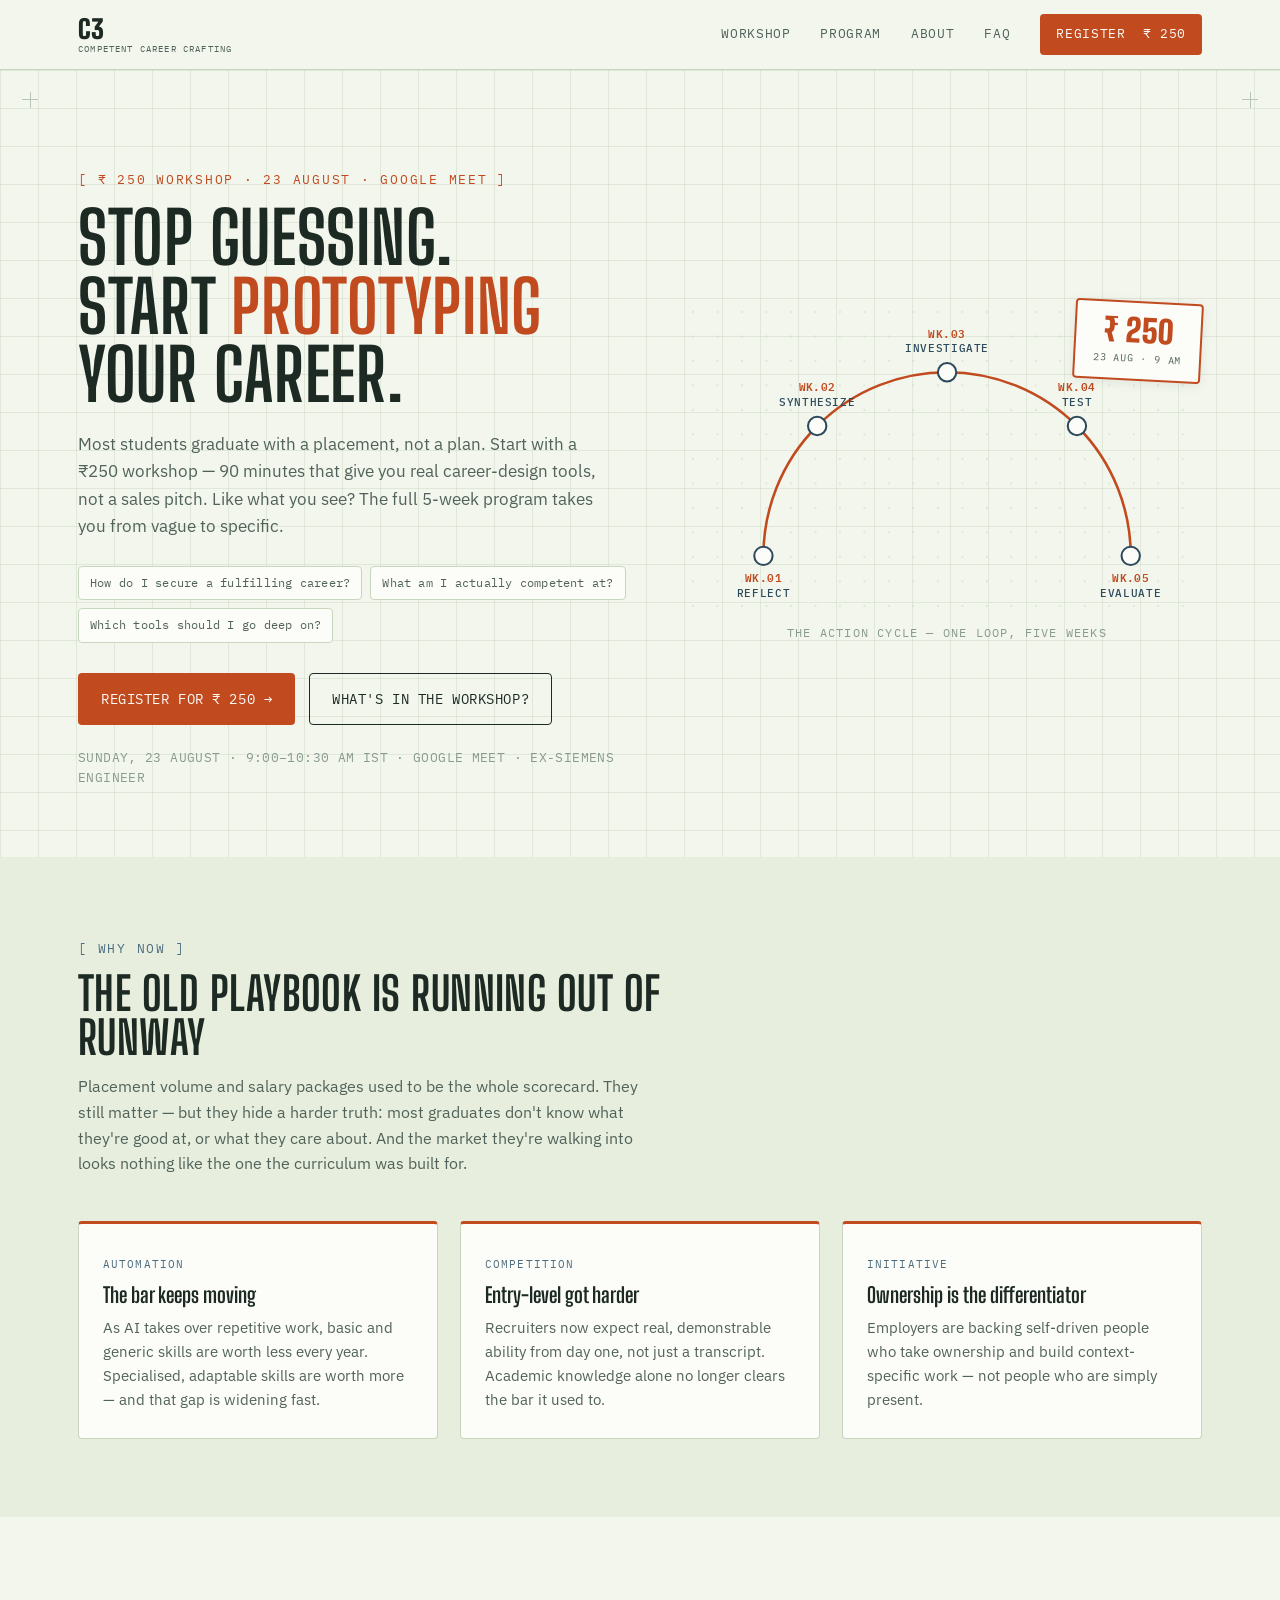
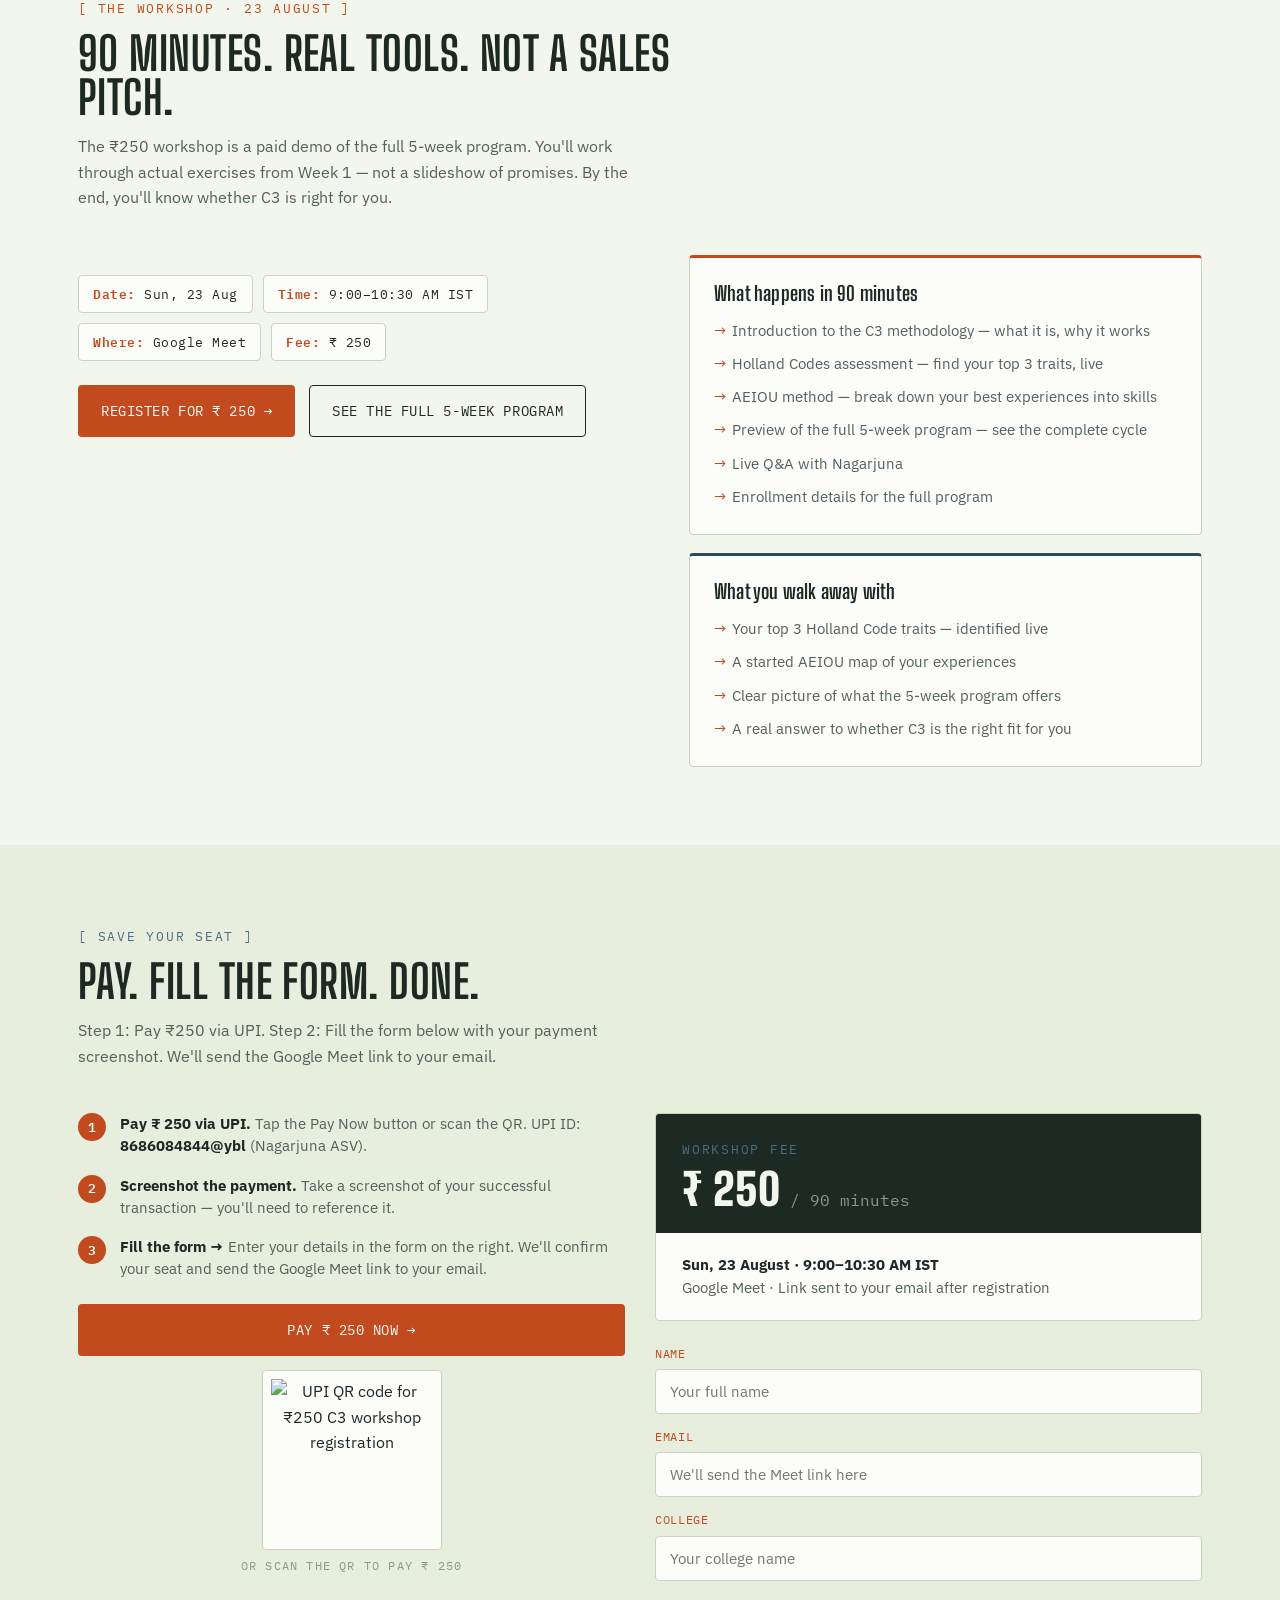
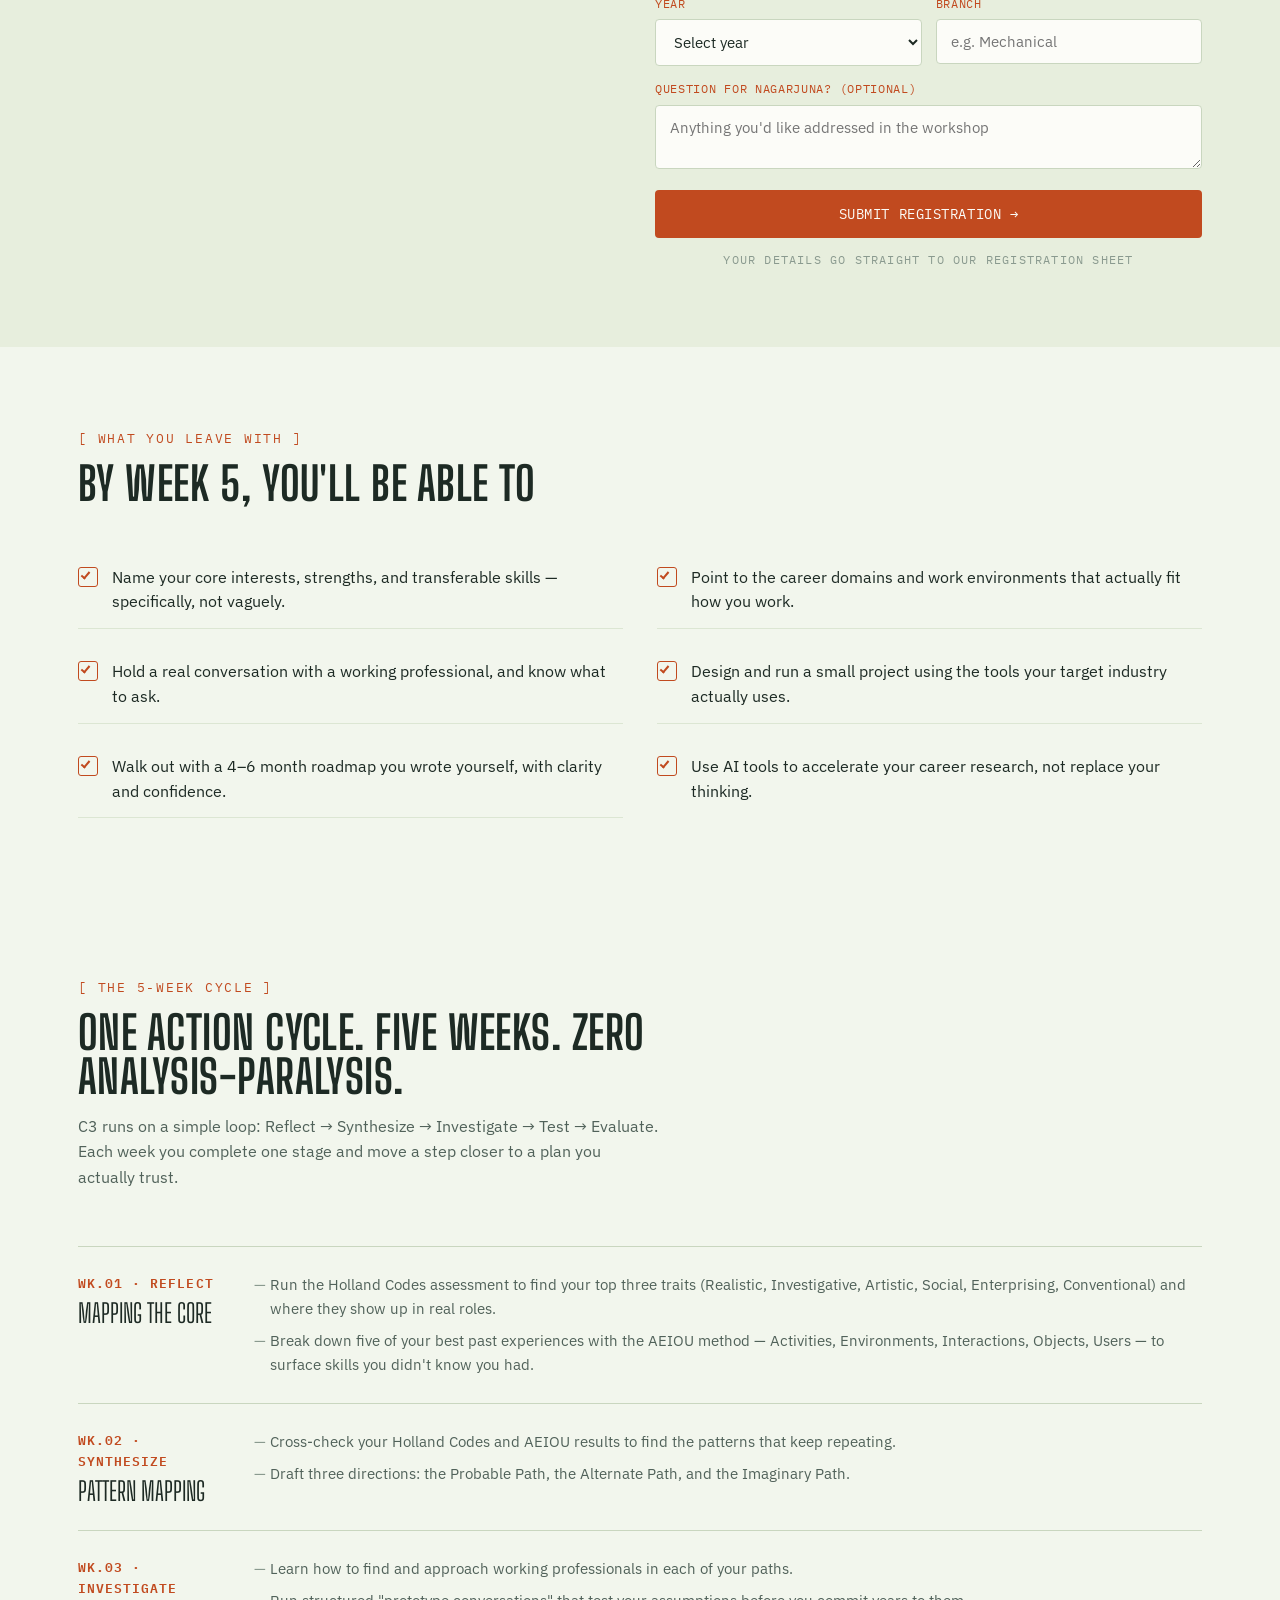
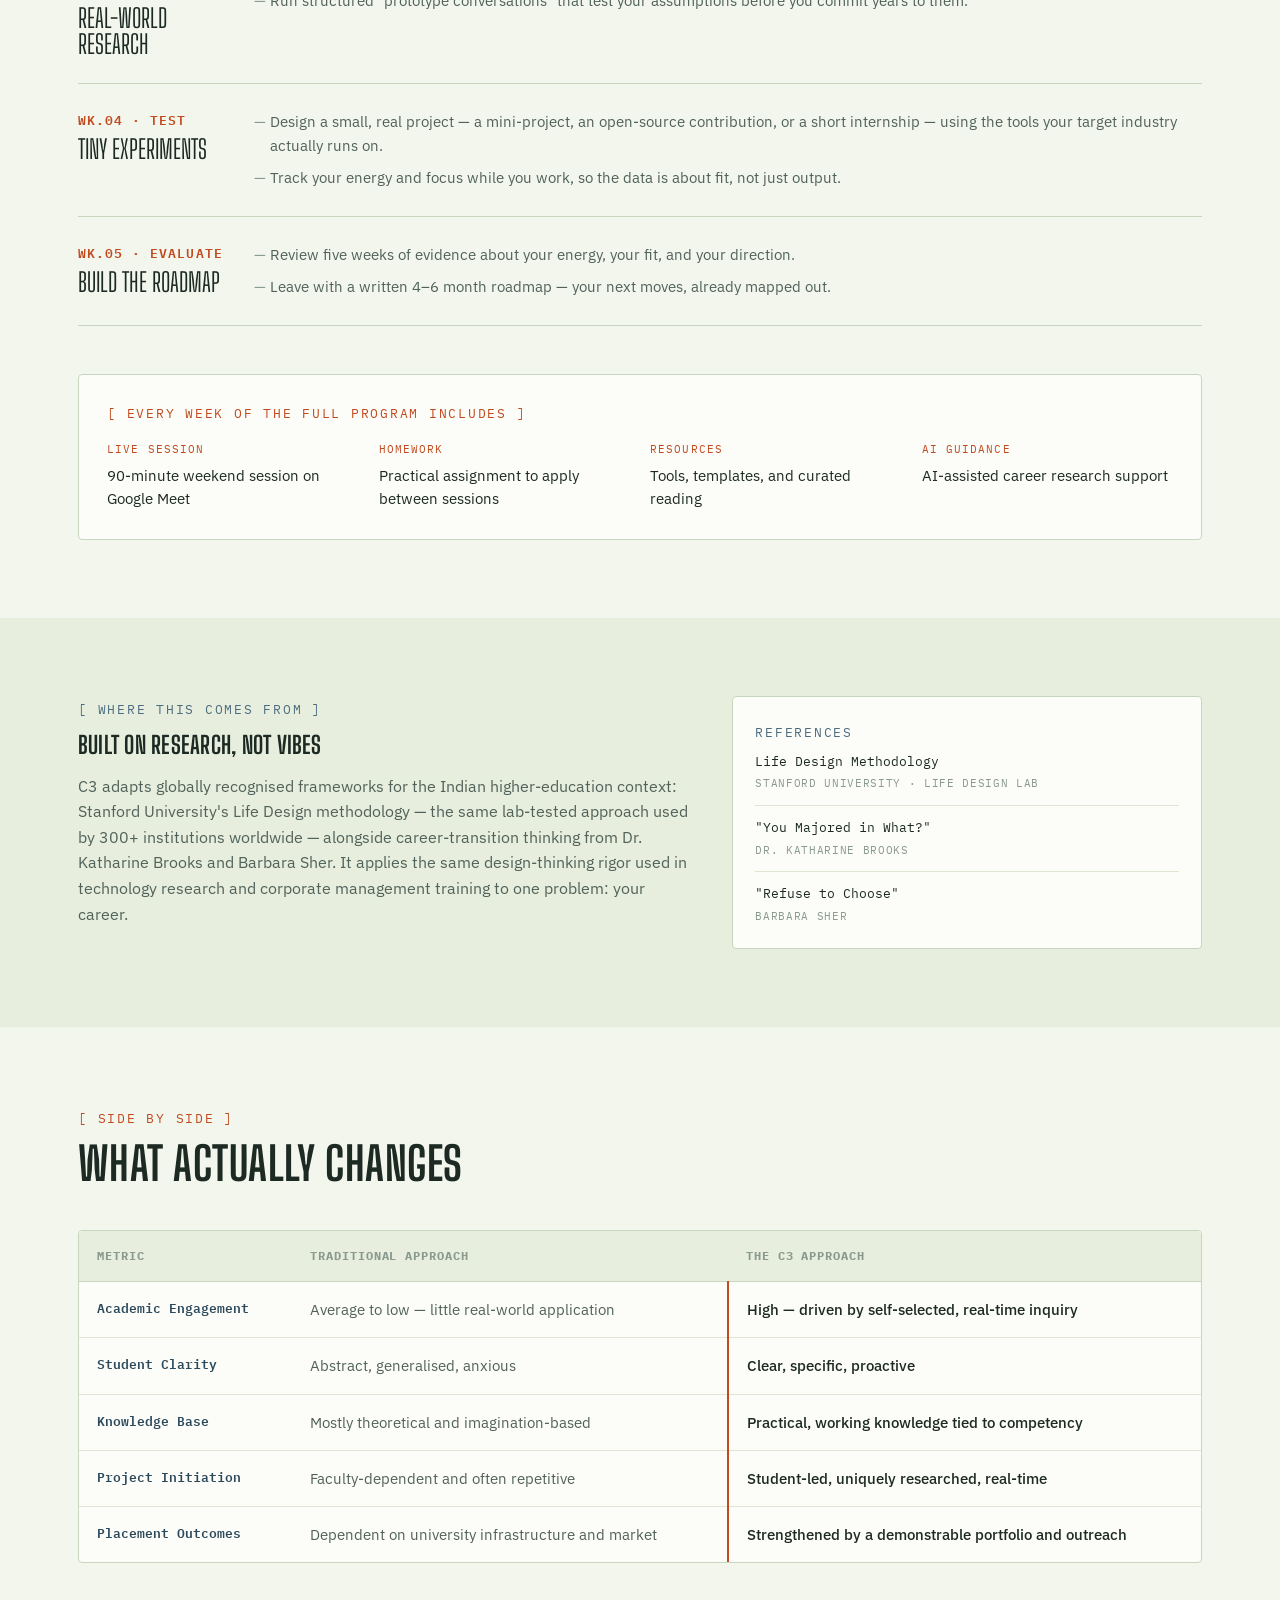
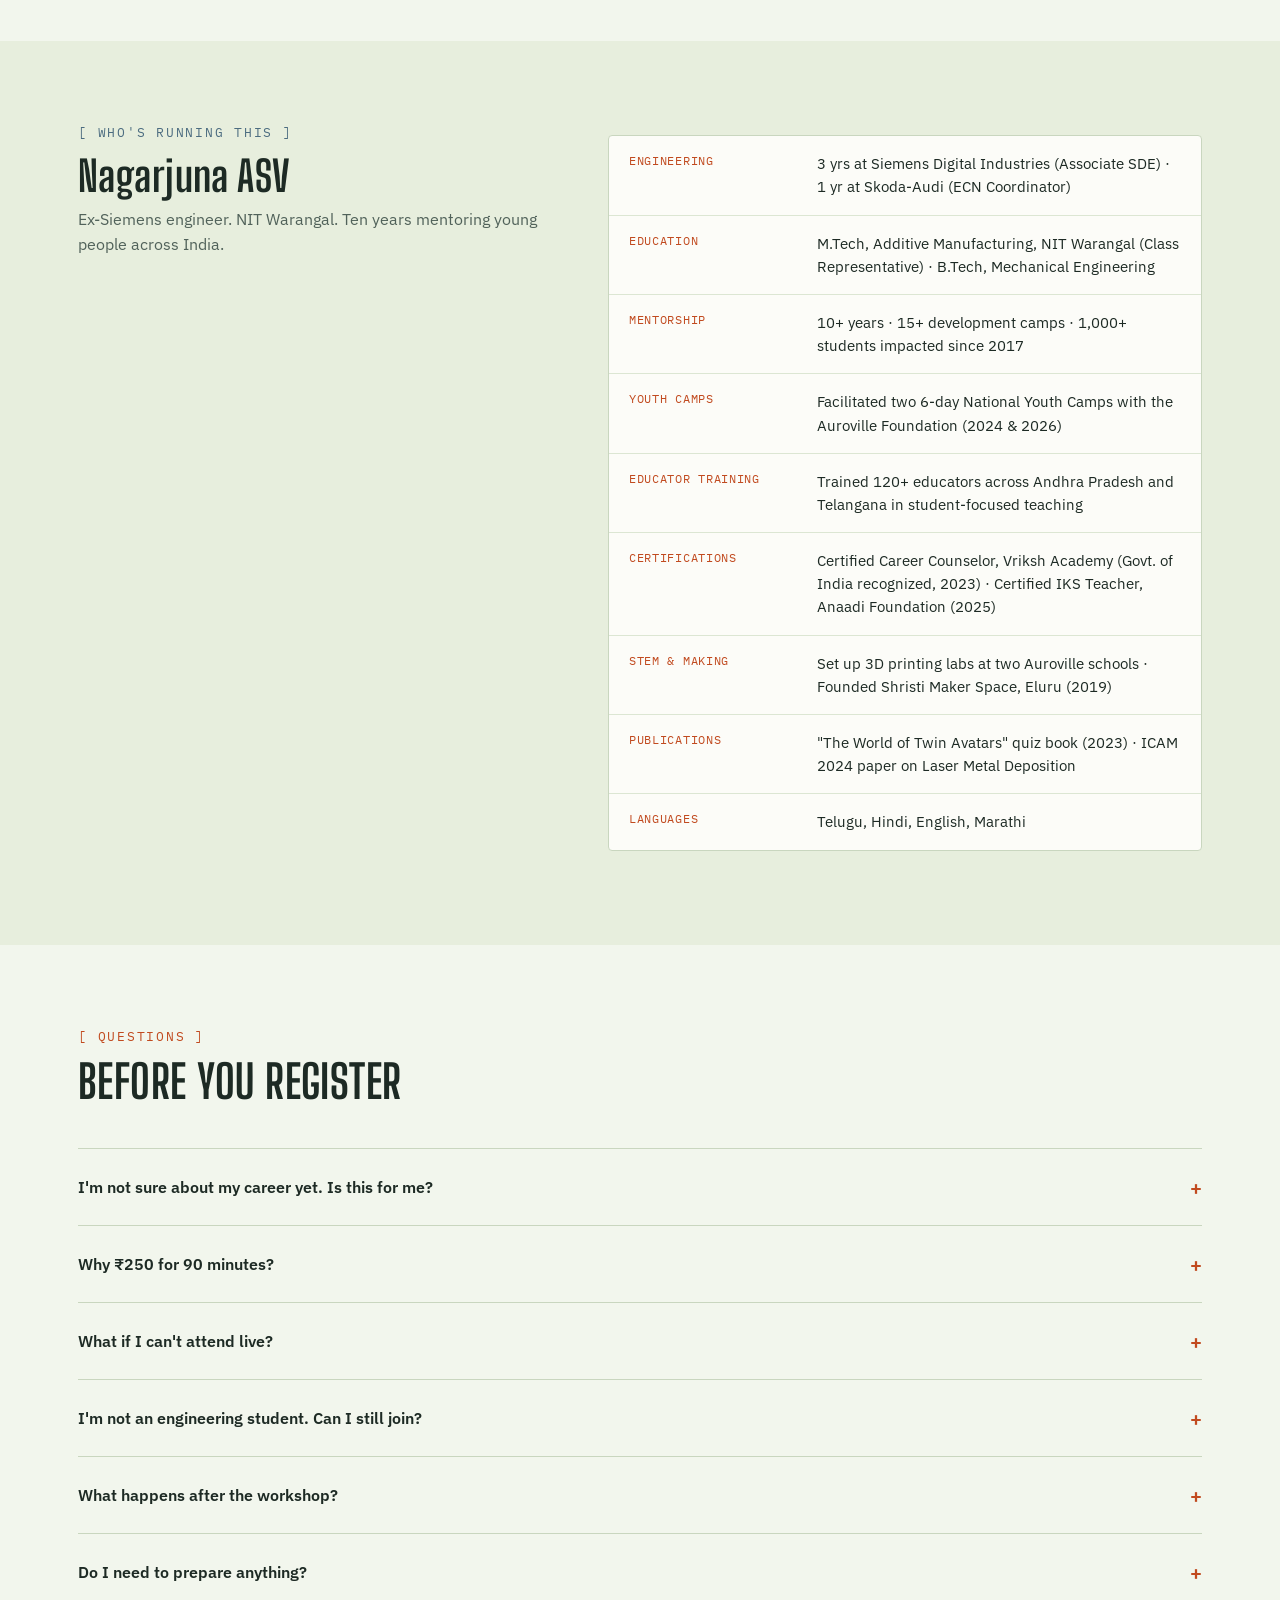
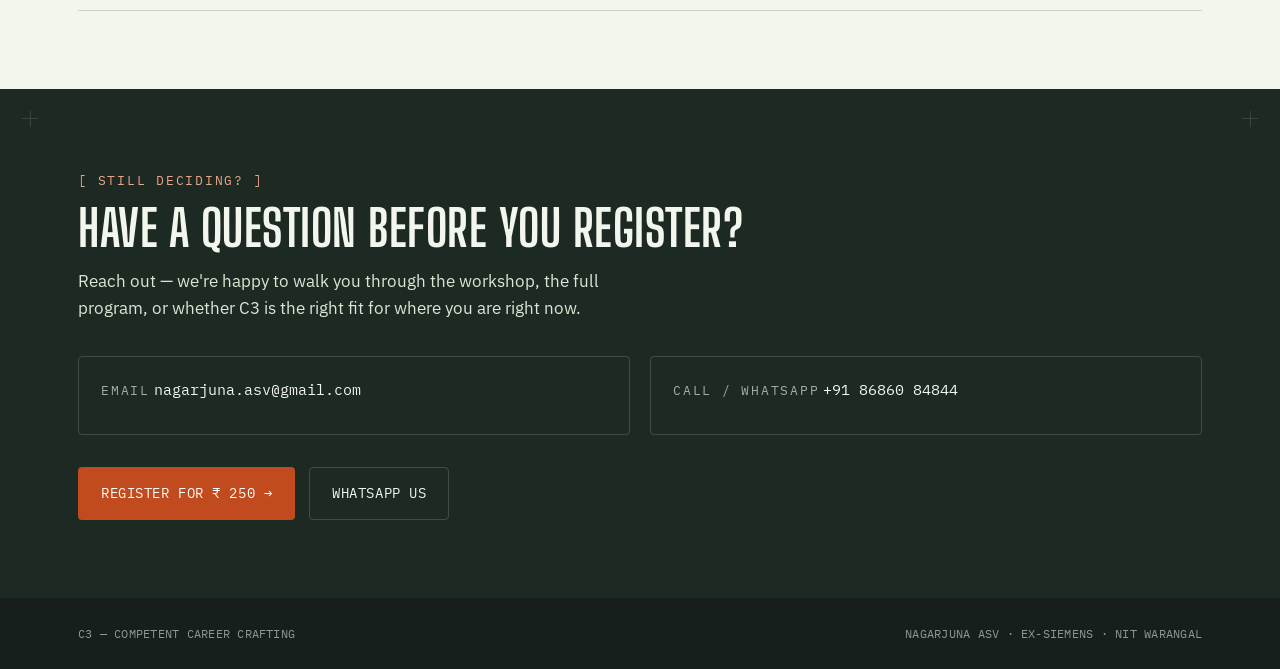
==== index.html @ 4dc0d0f5 "feat: form posts to Google Sheets, adds email field + success message, bumps cache version" ====
<!DOCTYPE html>
<html lang="en">
<head>
<meta charset="UTF-8">
<meta name="viewport" content="width=device-width, initial-scale=1.0">
<title>C3 — Competent Career Crafting | Workshop & 5-Week Program</title>
<meta name="description" content="₹250 workshop on 23 August. A 90-minute taste of the C3 career clarity program for engineering students. Led by an ex-Siemens engineer. Reflect, research, test your way to a real direction.">
<meta property="og:title" content="C3 — Competent Career Crafting">
<meta property="og:description" content="A ₹250 workshop on 23 August. Reflect, research, test — build a career direction you actually trust.">
<meta property="og:type" content="website">
<meta name="theme-color" content="#C14A1F">
<link rel="icon" href="data:image/svg+xml,<svg xmlns='http://www.w3.org/2000/svg' viewBox='0 0 100 100'><rect width='100' height='100' rx='16' fill='%23C14A1F'/><text x='50' y='67' font-size='46' font-family='Arial' font-weight='900' fill='%23F2F6ED' text-anchor='middle'>C3</text></svg>">
<link rel="preconnect" href="https://fonts.googleapis.com">
<link rel="preconnect" href="https://fonts.gstatic.com" crossorigin>
<link href="https://fonts.googleapis.com/css2?family=Big+Shoulders+Display:wght@700;900&family=IBM+Plex+Mono:wght@400;500;600&family=IBM+Plex+Sans:wght@400;500;600;700&display=swap" rel="stylesheet">
<link rel="stylesheet" href="style.css?v=3">
</head>
<body>

<header class="site-header">
  <div class="nav-inner">
    <a href="#home" class="logo">
      <span class="logo-mark">C3</span>
      <span class="logo-sub">Competent Career Crafting</span>
    </a>
    <nav class="nav-links" id="navLinks">
      <a href="#workshop">Workshop</a>
      <a href="#program">Program</a>
      <a href="#facilitator">About</a>
      <a href="#faq">FAQ</a>
      <a href="#register" class="nav-cta">Register &nbsp;&#8377;&nbsp;250</a>
    </nav>
    <button class="nav-toggle" id="navToggle" aria-label="Toggle menu" aria-expanded="false">
      <span></span><span></span><span></span>
    </button>
  </div>
</header>

<main>

  <!-- HERO -->
  <section id="home" class="hero">
    <span class="crop crop--tl" aria-hidden="true"></span>
    <span class="crop crop--tr" aria-hidden="true"></span>
    <div class="container hero-grid">
      <div class="reveal is-visible">
        <span class="eyebrow">[ &#8377;&nbsp;250 Workshop &middot; 23 August &middot; Google Meet ]</span>
        <h1>Stop guessing.<br>Start <em>prototyping</em><br>your career.</h1>
        <p class="hero-sub">Most students graduate with a placement, not a plan. Start with a &#8377;250 workshop &mdash; 90 minutes that give you real career-design tools, not a sales pitch. Like what you see? The full 5-week program takes you from vague to specific.</p>
        <div class="tag-row">
          <span class="tag-chip">How do I secure a fulfilling career?</span>
          <span class="tag-chip">What am I actually competent at?</span>
          <span class="tag-chip">Which tools should I go deep on?</span>
        </div>
        <div class="btn-row">
          <a href="#register" class="btn btn--primary">Register for &#8377;&nbsp;250 &rarr;</a>
          <a href="#workshop" class="btn btn--ghost">What's in the workshop?</a>
        </div>
        <p class="hero-meta">SUNDAY, 23 AUGUST &middot; 9:00&ndash;10:30 AM IST &middot; GOOGLE MEET &middot; EX-SIEMENS ENGINEER</p>
      </div>
      <div class="hero-visual">
        <div class="workshop-stamp">
          <div class="stamp-price">&#8377;&nbsp;250</div>
          <div class="stamp-date">23 AUG &middot; 9 AM</div>
        </div>
        <div class="cycle-wrap">
          <svg viewBox="0 0 500 300" role="img" aria-label="The five-week action cycle: Reflect, Synthesize, Investigate, Test, Evaluate" style="width:100%;height:auto;">
            <defs>
              <pattern id="dotgrid" width="24" height="24" patternUnits="userSpaceOnUse">
                <circle cx="1" cy="1" r="1" fill="var(--line)" opacity="0.6"></circle>
              </pattern>
            </defs>
            <rect x="0" y="0" width="500" height="300" fill="url(#dotgrid)"></rect>
            <path id="cycleArc" d="M70,240 A180,180 0 0 1 430,240" fill="none" stroke-width="2.5" stroke-linecap="round"></path>
            <g class="node">
              <circle cx="70" cy="240" r="9"></circle>
              <text x="70" y="266" text-anchor="middle" class="wk">WK.01</text>
              <text x="70" y="280" text-anchor="middle" class="wk-name">REFLECT</text>
            </g>
            <g class="node">
              <circle cx="122.7" cy="112.7" r="9"></circle>
              <text x="122.7" y="78.7" text-anchor="middle" class="wk">WK.02</text>
              <text x="122.7" y="92.7" text-anchor="middle" class="wk-name">SYNTHESIZE</text>
            </g>
            <g class="node">
              <circle cx="250" cy="60" r="9"></circle>
              <text x="250" y="26" text-anchor="middle" class="wk">WK.03</text>
              <text x="250" y="40" text-anchor="middle" class="wk-name">INVESTIGATE</text>
            </g>
            <g class="node">
              <circle cx="377.3" cy="112.7" r="9"></circle>
              <text x="377.3" y="78.7" text-anchor="middle" class="wk">WK.04</text>
              <text x="377.3" y="92.7" text-anchor="middle" class="wk-name">TEST</text>
            </g>
            <g class="node">
              <circle cx="430" cy="240" r="9"></circle>
              <text x="430" y="266" text-anchor="middle" class="wk">WK.05</text>
              <text x="430" y="280" text-anchor="middle" class="wk-name">EVALUATE</text>
            </g>
          </svg>
          <p class="cycle-caption">The Action Cycle &mdash; one loop, five weeks</p>
        </div>
      </div>
    </div>
  </section>

  <!-- WHY -->
  <section id="why" class="band tone-deep">
    <div class="container">
      <div class="section-head reveal">
        <span class="eyebrow">[ Why Now ]</span>
        <h2>The old playbook is running out of runway</h2>
        <p>Placement volume and salary packages used to be the whole scorecard. They still matter &mdash; but they hide a harder truth: most graduates don't know what they're good at, or what they care about. And the market they're walking into looks nothing like the one the curriculum was built for.</p>
      </div>
      <div class="why-grid">
        <div class="why-card reveal">
          <span class="tag">Automation</span>
          <h3>The bar keeps moving</h3>
          <p>As AI takes over repetitive work, basic and generic skills are worth less every year. Specialised, adaptable skills are worth more &mdash; and that gap is widening fast.</p>
        </div>
        <div class="why-card reveal">
          <span class="tag">Competition</span>
          <h3>Entry-level got harder</h3>
          <p>Recruiters now expect real, demonstrable ability from day one, not just a transcript. Academic knowledge alone no longer clears the bar it used to.</p>
        </div>
        <div class="why-card reveal">
          <span class="tag">Initiative</span>
          <h3>Ownership is the differentiator</h3>
          <p>Employers are backing self-driven people who take ownership and build context-specific work &mdash; not people who are simply present.</p>
        </div>
      </div>
    </div>
  </section>

  <!-- WORKSHOP -->
  <section id="workshop" class="band">
    <div class="container">
      <div class="section-head reveal">
        <span class="eyebrow">[ The Workshop &middot; 23 August ]</span>
        <h2>90 minutes. Real tools. Not a sales pitch.</h2>
        <p>The &#8377;250 workshop is a paid demo of the full 5-week program. You'll work through actual exercises from Week 1 &mdash; not a slideshow of promises. By the end, you'll know whether C3 is right for you.</p>
      </div>
      <div class="workshop-grid">
        <div class="reveal">
          <div class="workshop-meta">
            <span class="meta-chip"><strong>Date:</strong> Sun, 23 Aug</span>
            <span class="meta-chip"><strong>Time:</strong> 9:00&ndash;10:30 AM IST</span>
            <span class="meta-chip"><strong>Where:</strong> Google Meet</span>
            <span class="meta-chip"><strong>Fee:</strong> &#8377;&nbsp;250</span>
          </div>
          <div class="btn-row" style="margin-top:10px;">
            <a href="#register" class="btn btn--primary">Register for &#8377;&nbsp;250 &rarr;</a>
            <a href="#program" class="btn btn--ghost">See the full 5-week program</a>
          </div>
        </div>
        <div class="reveal">
          <div class="ws-card">
            <h3>What happens in 90 minutes</h3>
            <ul>
              <li>Introduction to the C3 methodology &mdash; what it is, why it works</li>
              <li>Holland Codes assessment &mdash; find your top 3 traits, live</li>
              <li>AEIOU method &mdash; break down your best experiences into skills</li>
              <li>Preview of the full 5-week program &mdash; see the complete cycle</li>
              <li>Live Q&A with Nagarjuna</li>
              <li>Enrollment details for the full program</li>
            </ul>
          </div>
          <div class="ws-card">
            <h3>What you walk away with</h3>
            <ul>
              <li>Your top 3 Holland Code traits &mdash; identified live</li>
              <li>A started AEIOU map of your experiences</li>
              <li>Clear picture of what the 5-week program offers</li>
              <li>A real answer to whether C3 is the right fit for you</li>
            </ul>
          </div>
        </div>
      </div>
    </div>
  </section>

  <!-- REGISTER -->
  <section id="register" class="band tone-deep">
    <div class="container">
      <div class="section-head reveal">
        <span class="eyebrow">[ Save Your Seat ]</span>
        <h2>Pay. Fill the form. Done.</h2>
        <p>Step 1: Pay &#8377;250 via UPI. Step 2: Fill the form below with your payment screenshot. We'll send the Google Meet link to your email.</p>
      </div>
      <div class="register-grid">
        <div class="reveal">
          <div class="pay-steps">
            <div class="pay-step">
              <div class="step-num">1</div>
              <div class="step-text"><strong>Pay &#8377;&nbsp;250 via UPI.</strong> Tap the Pay Now button or scan the QR. UPI ID: <strong>8686084844@ybl</strong> (Nagarjuna ASV).</div>
            </div>
            <div class="pay-step">
              <div class="step-num">2</div>
              <div class="step-text"><strong>Screenshot the payment.</strong> Take a screenshot of your successful transaction &mdash; you'll need to reference it.</div>
            </div>
            <div class="pay-step">
              <div class="step-num">3</div>
              <div class="step-text"><strong>Fill the form &rarr;</strong> Enter your details in the form on the right. We'll confirm your seat and send the Google Meet link to your email.</div>
            </div>
          </div>
          <div class="qr-box">
            <a href="upi://pay?pa=8686084844@ybl&pn=Nagarjuna%20ASV&am=250&cu=INR&tn=C3%20Workshop%20Registration" class="btn btn--primary" style="width:100%; justify-content:center; margin-bottom:14px;">Pay &#8377;&nbsp;250 Now &rarr;</a>
            <img src="https://api.qrserver.com/v1/create-qr-code/?size=180x180&bgcolor=ffffff&color=1D2A24&data=upi%3A%2F%2Fpay%3Fpa%3D8686084844%40ybl%26pn%3DNagarjuna%2BASV%26am%3D250%26cu%3DINR%26tn%3DC3%2BWorkshop%2BRegistration" alt="UPI QR code for &#8377;250 C3 workshop registration" width="180" height="180">
            <p class="cycle-caption">Or scan the QR to pay &#8377;&nbsp;250</p>
          </div>
        </div>
        <div class="reveal">
          <div class="price-card">
            <div class="price-head">
              <span class="eyebrow">Workshop Fee</span>
              <div class="price-amount">&#8377;&nbsp;250 <span>/ 90 minutes</span></div>
            </div>
            <div class="price-body">
              <p style="color:var(--ink-soft); font-size:14.5px; margin:0;">
                <strong style="color:var(--ink);">Sun, 23 August &middot; 9:00&ndash;10:30 AM IST</strong><br>
                Google Meet &middot; Link sent to your email after registration
              </p>
            </div>
          </div>
          <form class="reg-form" id="regForm">
            <div>
              <label for="regName">Name</label>
              <input type="text" id="regName" name="name" placeholder="Your full name">
            </div>
            <div>
              <label for="regEmail">Email</label>
              <input type="email" id="regEmail" name="email" placeholder="We'll send the Meet link here">
            </div>
            <div>
              <label for="regCollege">College</label>
              <input type="text" id="regCollege" name="college" placeholder="Your college name">
            </div>
            <div style="display:grid; grid-template-columns:1fr 1fr; gap:14px;">
              <div>
                <label for="regYear">Year</label>
                <select id="regYear" name="year">
                  <option value="">Select year</option>
                  <option value="1st Year">1st Year</option>
                  <option value="2nd Year">2nd Year</option>
                  <option value="3rd Year">3rd Year</option>
                  <option value="4th Year">4th Year</option>
                  <option value="Graduate">Graduate</option>
                </select>
              </div>
              <div>
                <label for="regBranch">Branch</label>
                <input type="text" id="regBranch" name="branch" placeholder="e.g. Mechanical">
              </div>
            </div>
            <div>
              <label for="regQuestion">Question for Nagarjuna? (optional)</label>
              <textarea id="regQuestion" name="question" placeholder="Anything you'd like addressed in the workshop"></textarea>
            </div>
            <button type="button" id="submitRegistration" class="btn btn--primary" style="width:100%; justify-content:center;">Submit Registration &rarr;</button>
          </form>
          <div id="regSuccess" style="display:none; padding:24px; border:1px solid var(--rust); border-radius:var(--radius); background:var(--card); text-align:center;">
            <p style="font-family:var(--font-display); font-size:22px; color:var(--rust); margin-bottom:8px;">Registration Received!</p>
            <p style="color:var(--ink-soft); font-size:15px;">We've got your details. The Google Meet link will be sent to your email before the workshop. See you on 23 August at 9:00 AM IST.</p>
            <p style="color:var(--ink-faint); font-size:13px; margin-top:12px; font-family:var(--font-mono);">If you haven't paid yet, pay &#8377;250 to 8686084844@ybl via UPI.</p>
          </div>
          <p class="cycle-caption" style="margin-top:12px;">Your details go straight to our registration sheet</p>
        </div>
      </div>
    </div>
  </section>

  <!-- OUTCOMES -->
  <section id="outcomes" class="band">
    <div class="container">
      <div class="section-head reveal">
        <span class="eyebrow">[ What You Leave With ]</span>
        <h2>By week 5, you'll be able to</h2>
      </div>
      <ul class="outcomes-list reveal">
        <li><span class="check" aria-hidden="true"></span><p>Name your core interests, strengths, and transferable skills &mdash; specifically, not vaguely.</p></li>
        <li><span class="check" aria-hidden="true"></span><p>Point to the career domains and work environments that actually fit how you work.</p></li>
        <li><span class="check" aria-hidden="true"></span><p>Hold a real conversation with a working professional, and know what to ask.</p></li>
        <li><span class="check" aria-hidden="true"></span><p>Design and run a small project using the tools your target industry actually uses.</p></li>
        <li><span class="check" aria-hidden="true"></span><p>Walk out with a 4&ndash;6 month roadmap you wrote yourself, with clarity and confidence.</p></li>
        <li><span class="check" aria-hidden="true"></span><p>Use AI tools to accelerate your career research, not replace your thinking.</p></li>
      </ul>
    </div>
  </section>

  <!-- PROGRAM -->
  <section id="program" class="band program">
    <div class="container">
      <div class="section-head reveal">
        <span class="eyebrow">[ The 5-Week Cycle ]</span>
        <h2>One action cycle. Five weeks. Zero analysis-paralysis.</h2>
        <p>C3 runs on a simple loop: Reflect &rarr; Synthesize &rarr; Investigate &rarr; Test &rarr; Evaluate. Each week you complete one stage and move a step closer to a plan you actually trust.</p>
      </div>
      <div class="week-list">
        <div class="week reveal">
          <div class="week-tag"><span class="wk-num">WK.01 &middot; REFLECT</span><span class="wk-verb">Mapping the Core</span></div>
          <div class="week-body">
            <ul>
              <li>Run the Holland Codes assessment to find your top three traits (Realistic, Investigative, Artistic, Social, Enterprising, Conventional) and where they show up in real roles.</li>
              <li>Break down five of your best past experiences with the AEIOU method &mdash; Activities, Environments, Interactions, Objects, Users &mdash; to surface skills you didn't know you had.</li>
            </ul>
          </div>
        </div>
        <div class="week reveal">
          <div class="week-tag"><span class="wk-num">WK.02 &middot; SYNTHESIZE</span><span class="wk-verb">Pattern Mapping</span></div>
          <div class="week-body">
            <ul>
              <li>Cross-check your Holland Codes and AEIOU results to find the patterns that keep repeating.</li>
              <li>Draft three directions: the Probable Path, the Alternate Path, and the Imaginary Path.</li>
            </ul>
          </div>
        </div>
        <div class="week reveal">
          <div class="week-tag"><span class="wk-num">WK.03 &middot; INVESTIGATE</span><span class="wk-verb">Real-World Research</span></div>
          <div class="week-body">
            <ul>
              <li>Learn how to find and approach working professionals in each of your paths.</li>
              <li>Run structured "prototype conversations" that test your assumptions before you commit years to them.</li>
            </ul>
          </div>
        </div>
        <div class="week reveal">
          <div class="week-tag"><span class="wk-num">WK.04 &middot; TEST</span><span class="wk-verb">Tiny Experiments</span></div>
          <div class="week-body">
            <ul>
              <li>Design a small, real project &mdash; a mini-project, an open-source contribution, or a short internship &mdash; using the tools your target industry actually runs on.</li>
              <li>Track your energy and focus while you work, so the data is about fit, not just output.</li>
            </ul>
          </div>
        </div>
        <div class="week reveal">
          <div class="week-tag"><span class="wk-num">WK.05 &middot; EVALUATE</span><span class="wk-verb">Build the Roadmap</span></div>
          <div class="week-body">
            <ul>
              <li>Review five weeks of evidence about your energy, your fit, and your direction.</li>
              <li>Leave with a written 4&ndash;6 month roadmap &mdash; your next moves, already mapped out.</li>
            </ul>
          </div>
        </div>
      </div>
      <div class="program-includes reveal">
        <span class="eyebrow" style="display:block; margin-bottom:18px;">[ Every Week Of The Full Program Includes ]</span>
        <div class="includes-grid">
          <div class="include-item">
            <span class="tag">Live Session</span>
            <p>90-minute weekend session on Google Meet</p>
          </div>
          <div class="include-item">
            <span class="tag">Homework</span>
            <p>Practical assignment to apply between sessions</p>
          </div>
          <div class="include-item">
            <span class="tag">Resources</span>
            <p>Tools, templates, and curated reading</p>
          </div>
          <div class="include-item">
            <span class="tag">AI Guidance</span>
            <p>AI-assisted career research support</p>
          </div>
        </div>
      </div>
    </div>
  </section>

  <!-- METHOD -->
  <section id="method" class="band tone-deep">
    <div class="container method-body">
      <div class="reveal">
        <span class="eyebrow">[ Where This Comes From ]</span>
        <h2>Built on research, not vibes</h2>
        <p style="margin-top:18px;">C3 adapts globally recognised frameworks for the Indian higher-education context: Stanford University's Life Design methodology &mdash; the same lab-tested approach used by 300+ institutions worldwide &mdash; alongside career-transition thinking from Dr. Katharine Brooks and Barbara Sher. It applies the same design-thinking rigor used in technology research and corporate management training to one problem: your career.</p>
      </div>
      <div class="refs reveal">
        <span class="eyebrow">References</span>
        <ul>
          <li>Life Design Methodology<span>Stanford University &middot; Life Design Lab</span></li>
          <li>"You Majored in What?"<span>Dr. Katharine Brooks</span></li>
          <li>"Refuse to Choose"<span>Barbara Sher</span></li>
        </ul>
      </div>
    </div>
  </section>

  <!-- COMPARE -->
  <section id="compare" class="band">
    <div class="container">
      <div class="section-head reveal">
        <span class="eyebrow">[ Side By Side ]</span>
        <h2>What actually changes</h2>
      </div>
      <div class="table-wrap reveal">
        <table>
          <thead>
            <tr>
              <th scope="col">Metric</th>
              <th scope="col">Traditional Approach</th>
              <th scope="col">The C3 Approach</th>
            </tr>
          </thead>
          <tbody>
            <tr><th scope="row">Academic Engagement</th><td>Average to low &mdash; little real-world application</td><td>High &mdash; driven by self-selected, real-time inquiry</td></tr>
            <tr><th scope="row">Student Clarity</th><td>Abstract, generalised, anxious</td><td>Clear, specific, proactive</td></tr>
            <tr><th scope="row">Knowledge Base</th><td>Mostly theoretical and imagination-based</td><td>Practical, working knowledge tied to competency</td></tr>
            <tr><th scope="row">Project Initiation</th><td>Faculty-dependent and often repetitive</td><td>Student-led, uniquely researched, real-time</td></tr>
            <tr><th scope="row">Placement Outcomes</th><td>Dependent on university infrastructure and market</td><td>Strengthened by a demonstrable portfolio and outreach</td></tr>
          </tbody>
        </table>
      </div>
    </div>
  </section>

  <!-- FACILITATOR -->
  <section id="facilitator" class="band tone-deep">
    <div class="container facilitator-grid">
      <div class="reveal">
        <span class="eyebrow">[ Who's Running This ]</span>
        <h2 class="fac-name" style="text-transform:none;">Nagarjuna ASV</h2>
        <p class="fac-role">Ex-Siemens engineer. NIT Warangal. Ten years mentoring young people across India.</p>
      </div>
      <dl class="spec-plate reveal">
        <div class="spec-row"><dt>Engineering</dt><dd>3 yrs at Siemens Digital Industries (Associate SDE) &middot; 1 yr at Skoda-Audi (ECN Coordinator)</dd></div>
        <div class="spec-row"><dt>Education</dt><dd>M.Tech, Additive Manufacturing, NIT Warangal (Class Representative) &middot; B.Tech, Mechanical Engineering</dd></div>
        <div class="spec-row"><dt>Mentorship</dt><dd>10+ years &middot; 15+ development camps &middot; 1,000+ students impacted since 2017</dd></div>
        <div class="spec-row"><dt>Youth Camps</dt><dd>Facilitated two 6-day National Youth Camps with the Auroville Foundation (2024 & 2026)</dd></div>
        <div class="spec-row"><dt>Educator Training</dt><dd>Trained 120+ educators across Andhra Pradesh and Telangana in student-focused teaching</dd></div>
        <div class="spec-row"><dt>Certifications</dt><dd>Certified Career Counselor, Vriksh Academy (Govt. of India recognized, 2023) &middot; Certified IKS Teacher, Anaadi Foundation (2025)</dd></div>
        <div class="spec-row"><dt>STEM & Making</dt><dd>Set up 3D printing labs at two Auroville schools &middot; Founded Shristi Maker Space, Eluru (2019)</dd></div>
        <div class="spec-row"><dt>Publications</dt><dd>"The World of Twin Avatars" quiz book (2023) &middot; ICAM 2024 paper on Laser Metal Deposition</dd></div>
        <div class="spec-row"><dt>Languages</dt><dd>Telugu, Hindi, English, Marathi</dd></div>
      </dl>
    </div>
  </section>

  <!-- FAQ -->
  <section id="faq" class="band">
    <div class="container">
      <div class="section-head reveal">
        <span class="eyebrow">[ Questions ]</span>
        <h2>Before you register</h2>
      </div>
      <div class="faq-list reveal">
        <div class="faq-item">
          <button class="faq-q">I'm not sure about my career yet. Is this for me?</button>
          <div class="faq-a"><p>That's exactly who this is for. C3 is built for students who feel uncertain &mdash; not those who have it all figured out. The workshop will give you tools to start narrowing down, not a lecture about what you should already know.</p></div>
        </div>
        <div class="faq-item">
          <button class="faq-q">Why &#8377;250 for 90 minutes?</button>
          <div class="faq-a"><p>It's a paid demo of the full 5-week program. You get real tools and frameworks you can use immediately &mdash; not a marketing pitch. The fee also ensures you show up, which is the first test of taking your career seriously.</p></div>
        </div>
        <div class="faq-item">
          <button class="faq-q">What if I can't attend live?</button>
          <div class="faq-a"><p>The workshop is on Google Meet. If you can't make it live, register anyway &mdash; we'll share the recording with all registered participants so you don't miss the exercises.</p></div>
        </div>
        <div class="faq-item">
          <button class="faq-q">I'm not an engineering student. Can I still join?</button>
          <div class="faq-a"><p>C3 is designed for engineering students, but the methodology &mdash; Holland Codes, AEIOU, prototype conversations &mdash; works for anyone in a career transition. You're welcome to join.</p></div>
        </div>
        <div class="faq-item">
          <button class="faq-q">What happens after the workshop?</button>
          <div class="faq-a"><p>If the workshop resonates, you can enroll in the full 5-week weekend program. Each week builds on the last, taking you from reflection to a written 4&ndash;6 month roadmap. There's no obligation &mdash; the workshop is useful on its own.</p></div>
        </div>
        <div class="faq-item">
          <button class="faq-q">Do I need to prepare anything?</button>
          <div class="faq-a"><p>Just come with an open mind and a notebook. You'll be doing real exercises during the session &mdash; the Holland Codes assessment and an AEIOU breakdown &mdash; so having somewhere to write helps.</p></div>
        </div>
      </div>
    </div>
  </section>

  <!-- CONTACT -->
  <section id="contact" class="band contact">
    <span class="crop crop--tl" aria-hidden="true" style="opacity:0.25;"></span>
    <span class="crop crop--tr" aria-hidden="true" style="opacity:0.25;"></span>
    <div class="container">
      <span class="eyebrow">[ Still Deciding? ]</span>
      <h2>Have a question before you register?</h2>
      <p class="lead">Reach out &mdash; we're happy to walk you through the workshop, the full program, or whether C3 is the right fit for where you are right now.</p>
      <div class="contact-grid">
        <div class="contact-card">
          <span class="eyebrow">Email</span>
          <a href="mailto:nagarjuna.asv@gmail.com?subject=C3%20Workshop%20Enquiry">nagarjuna.asv@gmail.com</a>
        </div>
        <div class="contact-card">
          <span class="eyebrow">Call / WhatsApp</span>
          <a href="https://wa.me/918686084844" target="_blank" rel="noopener">+91 86860 84844</a>
        </div>
      </div>
      <div class="btn-row" style="margin-top:32px;">
        <a href="#register" class="btn btn--primary">Register for &#8377;&nbsp;250 &rarr;</a>
        <a href="https://wa.me/918686084844" target="_blank" rel="noopener" class="btn btn--on-dark">WhatsApp us</a>
      </div>
    </div>
  </section>

</main>

<footer>
  <div class="container footer-inner">
    <span>C3 &mdash; COMPETENT CAREER CRAFTING</span>
    <span>NAGARJUNA ASV &middot; EX-SIEMENS &middot; NIT WARANGAL</span>
  </div>
</footer>

<script src="script.js?v=3"></script>
</body>
</html>
---- style.css ----
:root{
    --paper:#F2F6ED;
    --paper-deep:#E7EEDD;
    --card:#FCFCF8;
    --ink:#1D2A24;
    --ink-soft:#51625A;
    --ink-faint:#8A9A8F;
    --rust:#C14A1F;
    --rust-dark:#9C3B16;
    --blue:#2C4A5C;
    --blue-soft:#4C6C80;
    --line:#C9D6BF;
    --line-soft:#DCE6D3;
    --line-dark:rgba(242,246,237,0.16);
    --maxw:1180px;
    --radius:4px;
    --font-display:'Big Shoulders Display', sans-serif;
    --font-body:'IBM Plex Sans', sans-serif;
    --font-mono:'IBM Plex Mono', monospace;
  }
  *,*::before,*::after{ box-sizing:border-box; }
  html{ scroll-behavior:smooth; }
  body{
    margin:0;
    background:var(--paper);
    color:var(--ink);
    font-family:var(--font-body);
    font-size:16px;
    line-height:1.6;
    -webkit-font-smoothing:antialiased;
  }
  section[id]{ scroll-margin-top:86px; }
  img,svg{ display:block; max-width:100%; }
  a{ color:inherit; text-decoration:none; }
  ul{ list-style:none; margin:0; padding:0; }
  h1,h2,h3{ font-family:var(--font-display); text-transform:uppercase; line-height:0.96; margin:0; letter-spacing:0.01em; }
  p{ margin:0; }
  .container{ max-width:var(--maxw); margin:0 auto; padding:0 28px; }
  a:focus-visible, button:focus-visible{ outline:2px solid var(--rust); outline-offset:3px; }

  .eyebrow{
    display:inline-block;
    font-family:var(--font-mono);
    font-size:12.5px;
    letter-spacing:0.14em;
    text-transform:uppercase;
    color:var(--rust);
    margin-bottom:14px;
  }
  section.tone-deep .eyebrow{ color:var(--blue-soft); }

  .reveal{ opacity:0; transform:translateY(18px); transition:opacity 0.7s ease, transform 0.7s ease; }
  .reveal.is-visible{ opacity:1; transform:translateY(0); }

  /* Buttons */
  .btn{
    display:inline-flex;
    align-items:center;
    gap:8px;
    font-family:var(--font-mono);
    font-size:14px;
    letter-spacing:0.04em;
    text-transform:uppercase;
    padding:14px 22px;
    border-radius:var(--radius);
    border:1.5px solid transparent;
    cursor:pointer;
    transition:background 0.2s ease, color 0.2s ease, border-color 0.2s ease, transform 0.2s ease;
  }
  .btn:hover{ transform:translateY(-2px); }
  .btn--primary{ background:var(--rust); color:var(--card); }
  .btn--primary:hover{ background:var(--rust-dark); }
  .btn--ghost{ border-color:var(--ink); color:var(--ink); }
  .btn--ghost:hover{ background:var(--ink); color:var(--paper); }
  .btn--on-dark{ border-color:var(--line-dark); color:var(--paper); }
  .btn--on-dark:hover{ background:var(--paper); color:var(--ink); }
  .btn-row{ display:flex; gap:14px; flex-wrap:wrap; align-items:center; }

  /* Crop marks */
  .crop{ position:absolute; width:16px; height:16px; opacity:0.55; }
  .crop::before,.crop::after{ content:""; position:absolute; background:var(--ink-faint); }
  .crop::before{ width:16px; height:1px; top:7.5px; left:0; }
  .crop::after{ width:1px; height:16px; left:7.5px; top:0; }
  .crop--tl{ top:22px; left:22px; }
  .crop--tr{ top:22px; right:22px; }

  /* Header */
  .site-header{
    position:sticky; top:0; z-index:50;
    background:rgba(242,246,237,0.88);
    backdrop-filter:blur(8px);
    border-bottom:1px solid var(--line);
  }
  .nav-inner{
    max-width:var(--maxw); margin:0 auto; padding:14px 28px;
    display:flex; align-items:center; justify-content:space-between;
  }
  .logo{ display:flex; flex-direction:column; line-height:1; }
  .logo-mark{ font-family:var(--font-display); font-weight:900; font-size:26px; color:var(--ink); }
  .logo-sub{ font-family:var(--font-mono); font-size:9px; letter-spacing:0.13em; color:var(--ink-soft); text-transform:uppercase; margin-top:2px; }
  .nav-links{ display:flex; align-items:center; gap:30px; }
  .nav-links a{ font-family:var(--font-mono); font-size:13px; letter-spacing:0.05em; text-transform:uppercase; color:var(--ink-soft); }
  .nav-links a:hover{ color:var(--rust); }
  .nav-links .nav-cta{
    color:var(--card); background:var(--rust); padding:10px 16px; border-radius:var(--radius);
  }
  .nav-links .nav-cta:hover{ background:var(--rust-dark); }
  .nav-toggle{ display:none; flex-direction:column; gap:5px; background:none; border:0; padding:8px; cursor:pointer; }
  .nav-toggle span{ width:22px; height:2px; background:var(--ink); transition:transform 0.25s ease, opacity 0.25s ease; }

  /* Hero */
  .hero{
    position:relative; overflow:hidden;
    padding:96px 0 70px;
    background-color:var(--paper);
    background-image:
      linear-gradient(rgba(201,214,191,0.45) 1px, transparent 1px),
      linear-gradient(90deg, rgba(201,214,191,0.45) 1px, transparent 1px);
    background-size:38px 38px;
  }
  .hero-grid{ display:grid; grid-template-columns:1.05fr 0.95fr; gap:50px; align-items:center; }
  .hero h1{ font-size:clamp(40px,5.6vw,74px); color:var(--ink); }
  .hero h1 em{ font-style:normal; color:var(--rust); }
  .hero-sub{ max-width:52ch; font-size:17px; color:var(--ink-soft); margin:22px 0 26px; }
  .tag-row{ display:flex; flex-wrap:wrap; gap:8px; margin-bottom:30px; }
  .tag-chip{
    font-family:var(--font-mono); font-size:11.5px; letter-spacing:0.02em;
    padding:7px 11px; border:1px solid var(--line); border-radius:var(--radius);
    color:var(--ink-soft); background:var(--card);
  }
  .hero-meta{ margin-top:22px; font-family:var(--font-mono); font-size:12.5px; color:var(--ink-faint); letter-spacing:0.03em; }
  .hero-visual{ position:relative; }

  /* Workshop stamp */
  .workshop-stamp{
    position:absolute; top:-10px; right:0; z-index:2;
    border:2px solid var(--rust); border-radius:var(--radius);
    padding:12px 18px; text-align:center;
    transform:rotate(3deg); background:var(--card);
    box-shadow:0 2px 12px rgba(29,42,36,0.08);
  }
  .workshop-stamp .stamp-price{ font-family:var(--font-display); font-size:32px; font-weight:900; color:var(--rust); line-height:1; }
  .workshop-stamp .stamp-date{ font-family:var(--font-mono); font-size:10px; letter-spacing:0.08em; color:var(--ink-soft); text-transform:uppercase; margin-top:4px; }

  /* Cycle diagram */
  .cycle-wrap{ display:block; }
  .cycle-caption{ text-align:center; font-family:var(--font-mono); font-size:12px; letter-spacing:0.1em; color:var(--ink-faint); text-transform:uppercase; margin-top:6px; }
  #cycleArc{ stroke:var(--rust); }
  .node circle{ fill:var(--card); stroke:var(--blue); stroke-width:2; }
  .node .wk{ fill:var(--rust); font-family:var(--font-mono); font-weight:600; font-size:11px; letter-spacing:0.04em; }
  .node .wk-name{ fill:var(--blue); font-family:var(--font-mono); font-weight:500; font-size:10.5px; letter-spacing:0.06em; }

  /* Generic section paddings */
  section.band{ padding:78px 0; }
  section.tone-deep{ background:var(--paper-deep); }
  .section-head{ max-width:640px; margin-bottom:44px; }
  .section-head h2{ font-size:clamp(30px,3.6vw,46px); color:var(--ink); }
  .section-head p{ color:var(--ink-soft); margin-top:14px; font-size:16px; max-width:58ch; }

  /* Why cards */
  .why-grid{ display:grid; grid-template-columns:repeat(3,1fr); gap:22px; }
  .why-card{
    background:var(--card); border:1px solid var(--line); border-top:3px solid var(--rust);
    border-radius:var(--radius); padding:26px 24px;
  }
  .why-card .tag{ font-family:var(--font-mono); font-size:11px; letter-spacing:0.1em; color:var(--blue-soft); text-transform:uppercase; }
  .why-card h3{ font-family:var(--font-display); text-transform:none; font-weight:700; font-size:21px; letter-spacing:0; margin:10px 0 10px; color:var(--ink); }
  .why-card p{ color:var(--ink-soft); font-size:15px; }

  /* Workshop section */
  .workshop-grid{ display:grid; grid-template-columns:1.05fr 0.95fr; gap:44px; align-items:start; }
  .workshop-meta{ display:flex; flex-wrap:wrap; gap:10px; margin:20px 0 24px; }
  .meta-chip{ font-family:var(--font-mono); font-size:12.5px; letter-spacing:0.04em; padding:8px 14px; border:1px solid var(--line); border-radius:var(--radius); background:var(--card); color:var(--ink); }
  .meta-chip strong{ color:var(--rust); font-weight:600; }
  .ws-card{ border:1px solid var(--line); background:var(--card); border-radius:var(--radius); padding:26px 24px; border-top:3px solid var(--rust); }
  .ws-card + .ws-card{ margin-top:18px; border-top-color:var(--blue); }
  .ws-card h3{ font-family:var(--font-display); text-transform:none; font-weight:700; font-size:20px; margin:0 0 16px; color:var(--ink); }
  .ws-card ul{ display:flex; flex-direction:column; gap:10px; }
  .ws-card li{ color:var(--ink-soft); font-size:14.5px; padding-left:18px; position:relative; }
  .ws-card li::before{ content:"\2192"; position:absolute; left:0; color:var(--rust); }

  /* Register section */
  .register-grid{ display:grid; grid-template-columns:1fr 1fr; gap:30px; align-items:start; }
  .pay-steps{ display:flex; flex-direction:column; gap:18px; margin-bottom:24px; }
  .pay-step{ display:flex; gap:14px; align-items:flex-start; }
  .step-num{ flex:0 0 28px; width:28px; height:28px; border-radius:50%; background:var(--rust); color:var(--card); font-family:var(--font-mono); font-size:13px; font-weight:600; display:flex; align-items:center; justify-content:center; }
  .step-text{ font-size:14.5px; color:var(--ink-soft); line-height:1.5; }
  .step-text strong{ color:var(--ink); }
  .qr-box{ text-align:center; }
  .qr-box img{ border:1px solid var(--line); border-radius:var(--radius); padding:8px; background:var(--card); display:inline-block; }

  .price-card{ border:1px solid var(--line); background:var(--card); border-radius:var(--radius); overflow:hidden; margin-bottom:24px; }
  .price-head{ background:var(--ink); color:var(--paper); padding:22px 26px; }
  .price-head .eyebrow{ color:#E8A688; margin-bottom:8px; }
  .price-amount{ font-family:var(--font-display); font-size:44px; font-weight:900; color:var(--paper); line-height:1; }
  .price-amount span{ font-size:16px; font-weight:400; color:var(--ink-faint); font-family:var(--font-mono); }
  .price-body{ padding:20px 26px; }

  .reg-form{ display:flex; flex-direction:column; gap:14px; }
  .reg-form label{ font-family:var(--font-mono); font-size:11.5px; letter-spacing:0.06em; text-transform:uppercase; color:var(--rust); display:block; margin-bottom:6px; }
  .reg-form input,.reg-form select,.reg-form textarea{ font-family:var(--font-body); font-size:15px; padding:12px 14px; border:1px solid var(--line); border-radius:var(--radius); background:var(--card); color:var(--ink); width:100%; }
  .reg-form input:focus,.reg-form select:focus,.reg-form textarea:focus{ outline:none; border-color:var(--rust); }
  .reg-form textarea{ resize:vertical; min-height:60px; }

  /* Outcomes */
  .outcomes-list{ display:grid; grid-template-columns:1fr 1fr; gap:16px 34px; }
  .outcomes-list li{ display:flex; gap:14px; align-items:flex-start; padding:14px 0; border-bottom:1px solid var(--line-soft); }
  .outcomes-list li:last-child{ border-bottom:none; }
  .check{
    flex:0 0 20px; width:20px; height:20px; margin-top:2px; border:1.5px solid var(--rust); border-radius:3px;
    position:relative;
  }
  .check::after{ content:""; position:absolute; left:4px; top:2px; width:5px; height:9px; border:solid var(--rust); border-width:0 2px 2px 0; transform:rotate(40deg); }
  .outcomes-list p{ color:var(--ink); font-size:15.5px; }

  /* Program / weeks */
  .program{ position:relative; }
  .week-list{ margin-top:56px; display:flex; flex-direction:column; gap:0; }
  .week{
    display:grid; grid-template-columns:150px 1fr; gap:26px;
    padding:26px 0; border-top:1px solid var(--line);
  }
  .week:last-of-type{ border-bottom:1px solid var(--line); }
  .week-tag{ font-family:var(--font-mono); }
  .week-tag .wk-num{ display:block; font-size:13px; letter-spacing:0.08em; color:var(--rust); font-weight:600; }
  .week-tag .wk-verb{ display:block; font-family:var(--font-display); text-transform:uppercase; font-size:26px; color:var(--ink); line-height:1; margin-top:6px; }
  .week-body h4{ font-family:var(--font-body); font-weight:700; font-size:16.5px; color:var(--ink); margin:0 0 10px; }
  .week-body ul{ display:flex; flex-direction:column; gap:8px; }
  .week-body li{ color:var(--ink-soft); font-size:15px; padding-left:16px; position:relative; }
  .week-body li::before{ content:"\2014"; position:absolute; left:0; color:var(--ink-faint); }

  .program-includes{ margin-top:48px; padding:28px; border:1px solid var(--line); background:var(--card); border-radius:var(--radius); }
  .includes-grid{ display:grid; grid-template-columns:repeat(4,1fr); gap:20px; }
  .include-item .tag{ font-family:var(--font-mono); font-size:11px; letter-spacing:0.1em; color:var(--rust); text-transform:uppercase; display:block; margin-bottom:6px; }
  .include-item p{ color:var(--ink); font-size:14.5px; }

  /* Method */
  .method-body{ display:grid; grid-template-columns:1.3fr 1fr; gap:44px; align-items:start; }
  .method-body p{ color:var(--ink-soft); font-size:16px; }
  .refs{ border:1px solid var(--line); background:var(--card); border-radius:var(--radius); padding:22px; }
  .refs .eyebrow{ margin-bottom:10px; }
  .refs ul{ display:flex; flex-direction:column; gap:12px; }
  .refs li{ font-family:var(--font-mono); font-size:13px; color:var(--ink); padding-bottom:12px; border-bottom:1px solid var(--line-soft); }
  .refs li:last-child{ border-bottom:none; padding-bottom:0; }
  .refs li span{ display:block; font-size:11px; color:var(--ink-faint); margin-top:3px; text-transform:uppercase; letter-spacing:0.06em; }

  /* Compare table */
  .table-wrap{ overflow-x:auto; border:1px solid var(--line); border-radius:var(--radius); background:var(--card); }
  table{ border-collapse:collapse; width:100%; min-width:640px; }
  th,td{ text-align:left; padding:16px 18px; font-size:14.5px; border-bottom:1px solid var(--line-soft); vertical-align:top; }
  thead th{
    font-family:var(--font-mono); font-size:11.5px; letter-spacing:0.08em; text-transform:uppercase;
    color:var(--ink-faint); background:var(--paper-deep); border-bottom:1px solid var(--line);
  }
  tbody th{ font-family:var(--font-mono); font-weight:600; font-size:13px; color:var(--blue); white-space:nowrap; }
  tbody td:nth-child(2){ color:var(--ink-soft); }
  tbody td:nth-child(3){ color:var(--ink); font-weight:500; border-left:2px solid var(--rust); }
  tbody tr:last-child td, tbody tr:last-child th{ border-bottom:none; }

  /* Facilitator */
  .facilitator-grid{ display:grid; grid-template-columns:0.9fr 1.1fr; gap:44px; align-items:start; }
  .fac-name{ font-size:clamp(30px,3.4vw,42px); color:var(--ink); }
  .fac-role{ color:var(--ink-soft); margin-top:10px; font-size:16px; }
  .spec-plate{ border:1px solid var(--line); background:var(--card); border-radius:var(--radius); overflow:hidden; }
  .spec-row{ display:grid; grid-template-columns:170px 1fr; gap:18px; padding:16px 20px; border-bottom:1px solid var(--line-soft); }
  .spec-row:last-child{ border-bottom:none; }
  .spec-row dt{ font-family:var(--font-mono); font-size:11.5px; letter-spacing:0.06em; text-transform:uppercase; color:var(--rust); }
  .spec-row dd{ margin:0; font-size:14.5px; color:var(--ink); }

  /* FAQ */
  .faq-list{ display:flex; flex-direction:column; gap:0; }
  .faq-item{ border-top:1px solid var(--line); }
  .faq-item:last-child{ border-bottom:1px solid var(--line); }
  .faq-q{ width:100%; text-align:left; background:none; border:0; padding:22px 0; font-family:var(--font-body); font-size:16px; font-weight:600; color:var(--ink); cursor:pointer; display:flex; justify-content:space-between; align-items:center; gap:16px; }
  .faq-q::after{ content:"+"; font-family:var(--font-mono); font-size:20px; color:var(--rust); flex-shrink:0; }
  .faq-item.open .faq-q::after{ content:"\2212"; }
  .faq-a{ max-height:0; overflow:hidden; transition:max-height 0.3s ease; }
  .faq-item.open .faq-a{ max-height:300px; }
  .faq-a p{ color:var(--ink-soft); font-size:15px; padding:0 0 22px; max-width:68ch; }

  /* Contact (dark) */
  .contact{ background:var(--ink); color:var(--paper); position:relative; }
  .contact .eyebrow{ color:#E8A688; }
  .contact h2{ color:var(--paper); font-size:clamp(30px,4vw,50px); }
  .contact p.lead{ color:var(--line-soft); font-size:17px; max-width:56ch; margin:16px 0 32px; }
  .contact-grid{ display:grid; grid-template-columns:1fr 1fr; gap:20px; margin-top:34px; }
  .contact-card{ border:1px solid var(--line-dark); border-radius:var(--radius); padding:20px 22px; }
  .contact-card .eyebrow{ color:var(--line-soft); opacity:0.7; }
  .contact-card a{ font-family:var(--font-mono); font-size:15px; color:var(--paper); }
  .contact-card a:hover{ color:var(--rust); }

  footer{ background:#161F1B; color:var(--ink-faint); padding:26px 0; }
  .footer-inner{ display:flex; justify-content:space-between; flex-wrap:wrap; gap:10px; font-family:var(--font-mono); font-size:12px; letter-spacing:0.02em; }

  @media (max-width:860px){
    .nav-links{
      position:absolute; top:100%; left:0; right:0; background:var(--paper);
      flex-direction:column; align-items:flex-start; gap:0; border-bottom:1px solid var(--line);
      max-height:0; overflow:hidden; transition:max-height 0.3s ease;
    }
    .nav-links.open{ max-height:340px; }
    .nav-links a{ width:100%; padding:14px 28px; border-top:1px solid var(--line-soft); }
    .nav-links .nav-cta{ margin:14px 28px; width:calc(100% - 56px); text-align:center; }
    .nav-toggle{ display:flex; }
    .nav-toggle.open span:nth-child(1){ transform:translateY(7px) rotate(45deg); }
    .nav-toggle.open span:nth-child(2){ opacity:0; }
    .nav-toggle.open span:nth-child(3){ transform:translateY(-7px) rotate(-45deg); }

    .hero-grid{ grid-template-columns:1fr; }
    .cycle-wrap{ display:none; }
    .workshop-stamp{ display:none; }
    .why-grid{ grid-template-columns:1fr; }
    .workshop-grid{ grid-template-columns:1fr; }
    .register-grid{ grid-template-columns:1fr; }
    .outcomes-list{ grid-template-columns:1fr; }
    .week{ grid-template-columns:1fr; gap:10px; }
    .includes-grid{ grid-template-columns:1fr 1fr; }
    .method-body{ grid-template-columns:1fr; }
    .facilitator-grid{ grid-template-columns:1fr; }
    .spec-row{ grid-template-columns:1fr; gap:4px; }
    .contact-grid{ grid-template-columns:1fr; }
    section.band{ padding:56px 0; }
  }

  @media (prefers-reduced-motion:reduce){
    *{ animation-duration:0.01ms !important; transition-duration:0.01ms !important; scroll-behavior:auto !important; }
  }
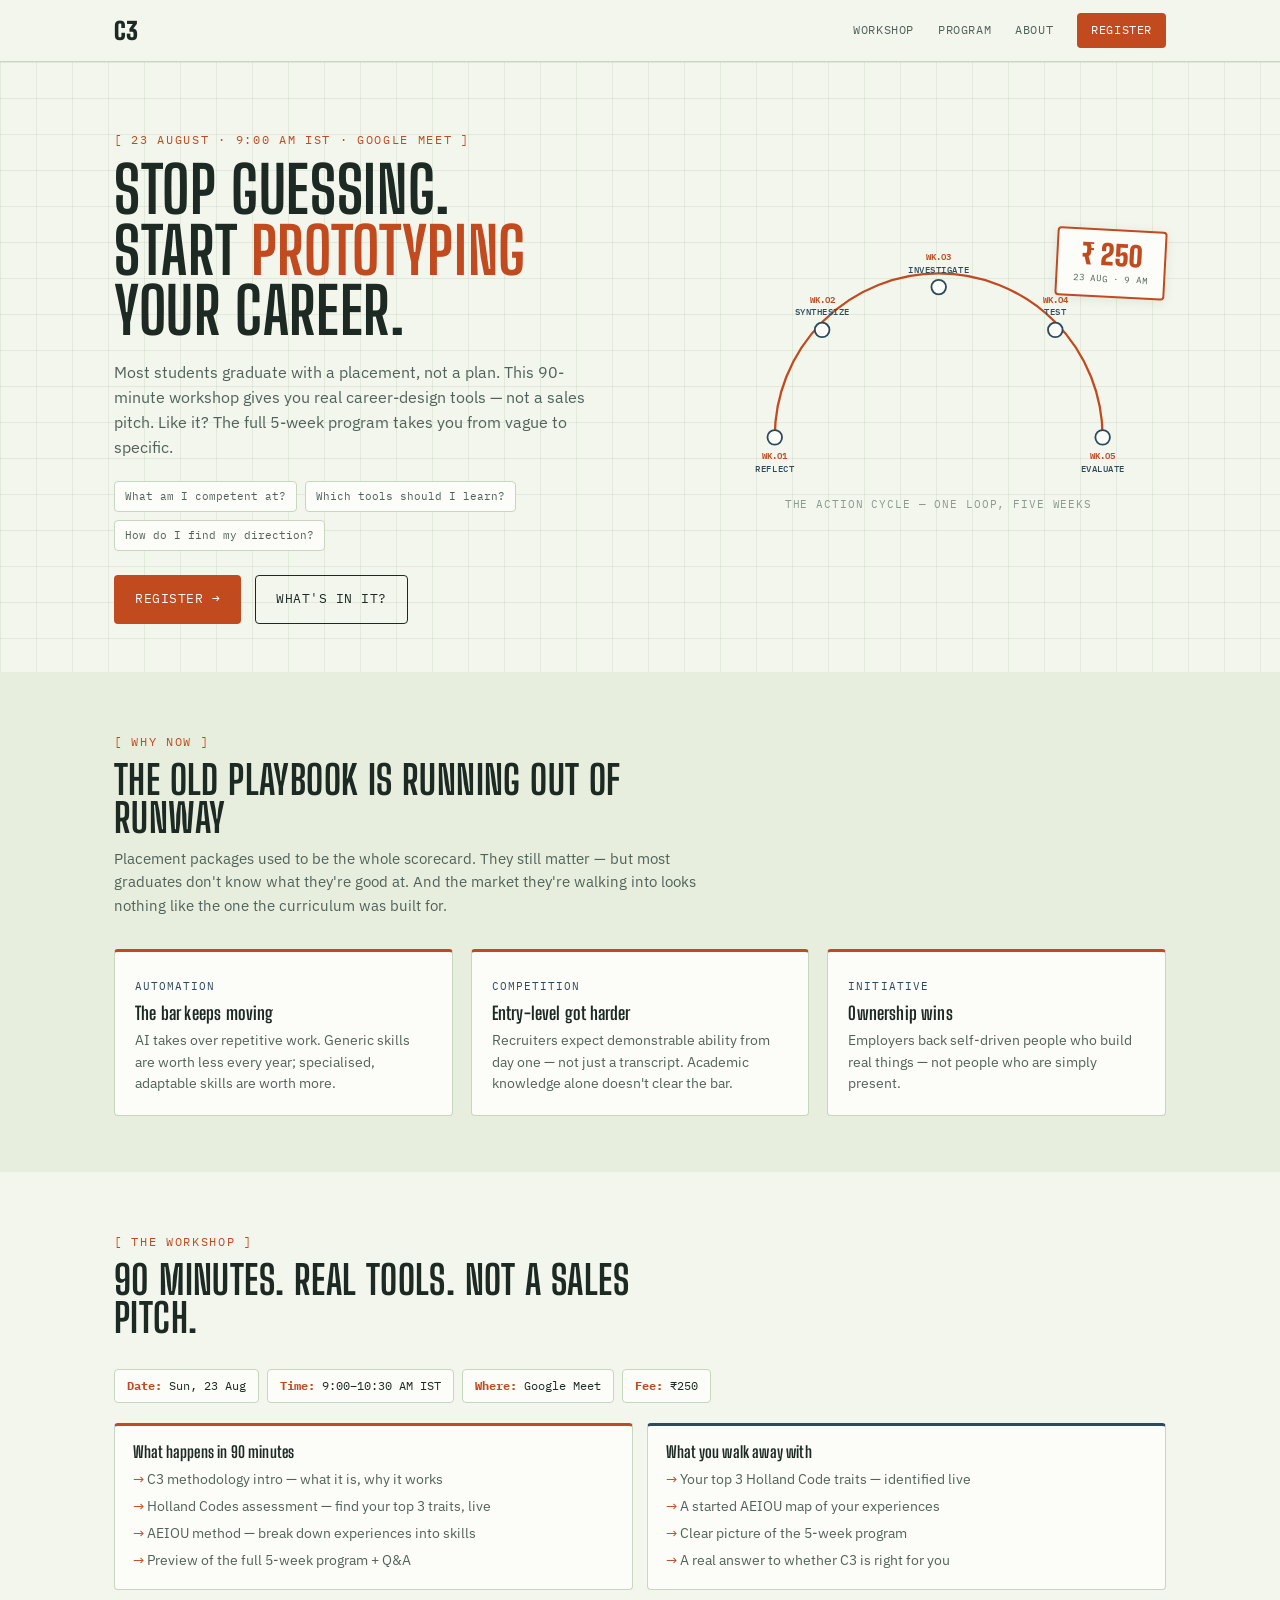
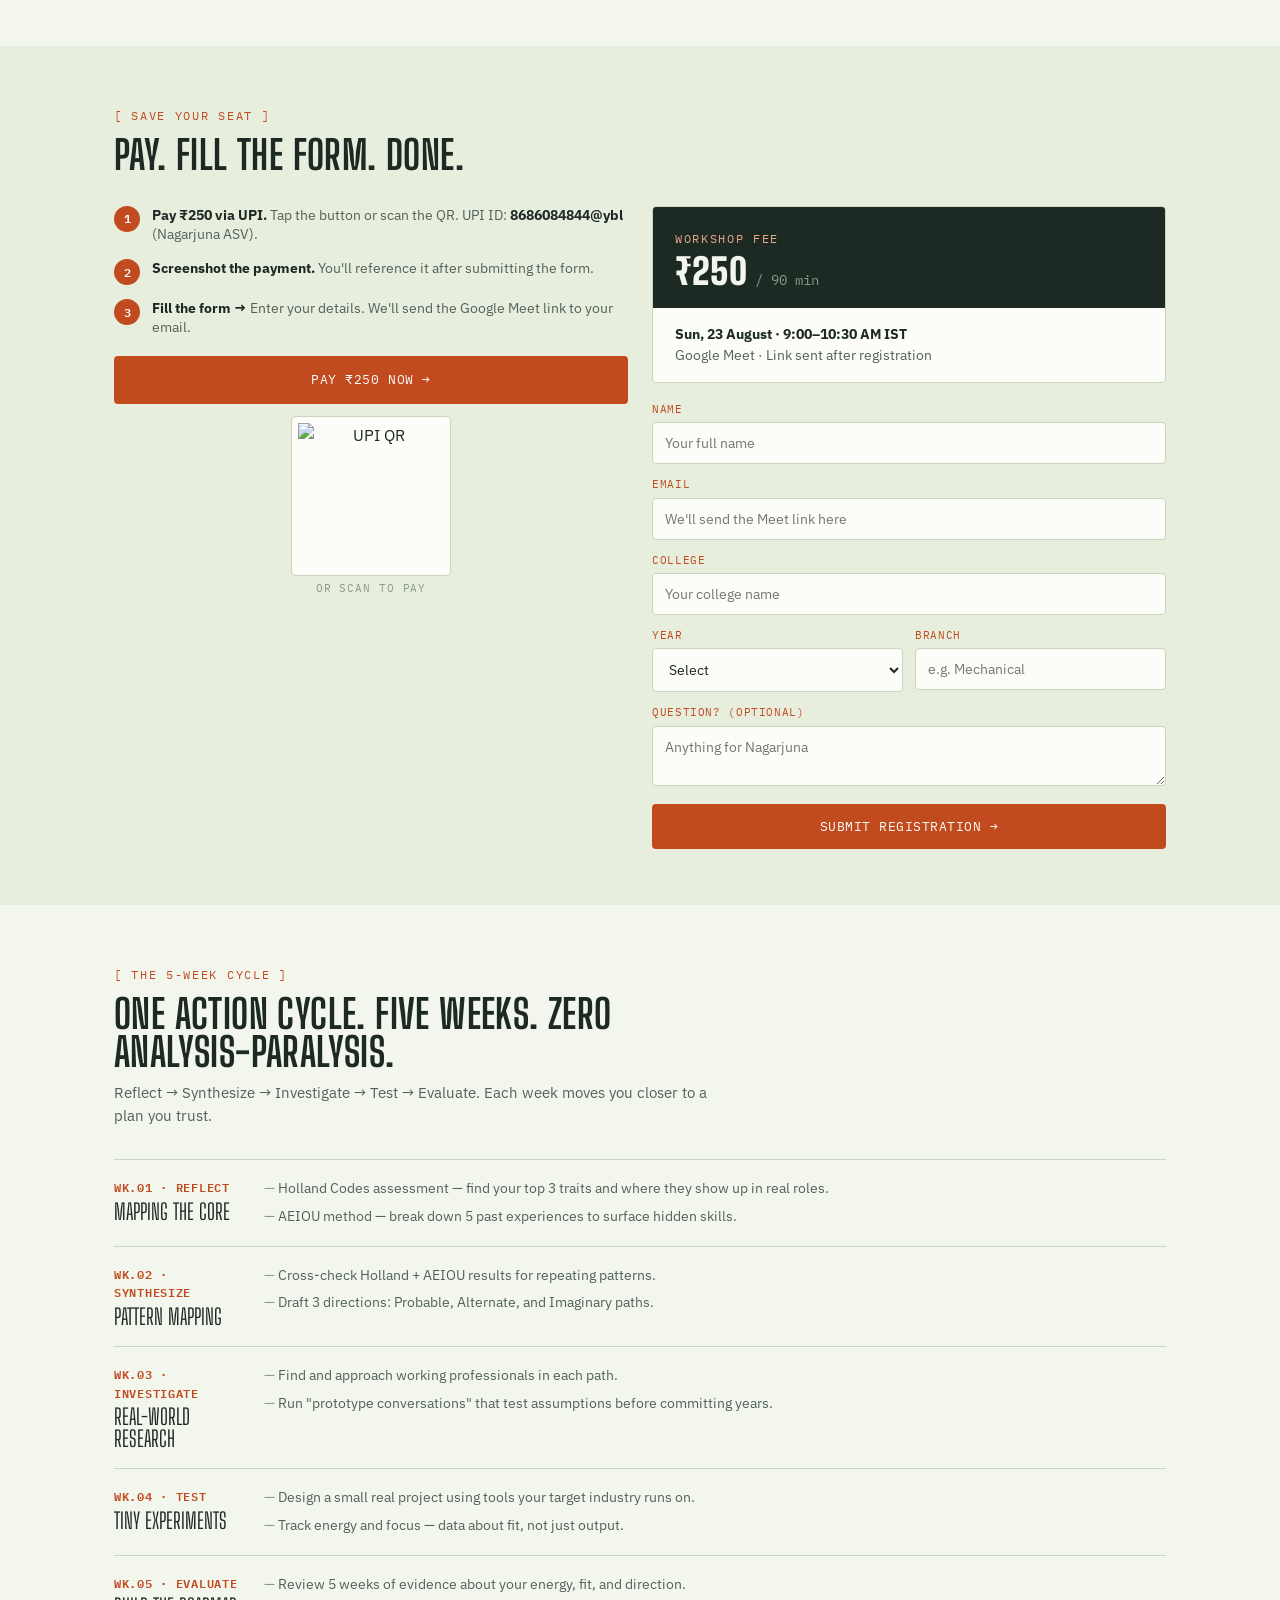
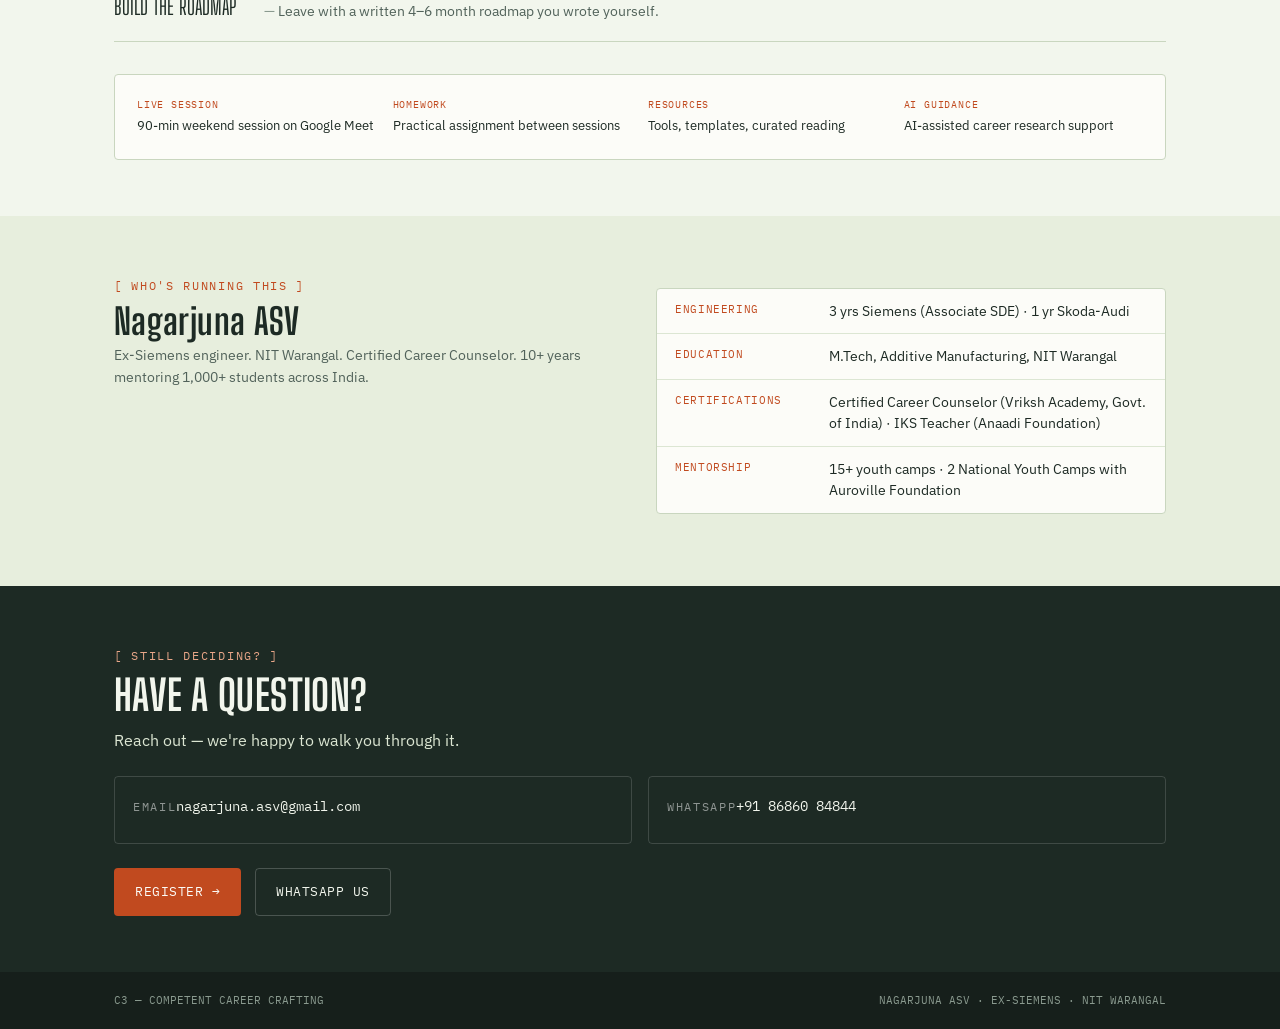
==== commit 73a9e032: "feat: compact single-file redesign — 3 scrolls, inline CSS/JS, iframe form fix" ====
--- a/index.html
+++ b/index.html
@@ -4,7 +4,7 @@
 <meta charset="UTF-8">
 <meta name="viewport" content="width=device-width, initial-scale=1.0">
 <title>C3 — Competent Career Crafting | Workshop & 5-Week Program</title>
-<meta name="description" content="₹250 workshop on 23 August. A 90-minute taste of the C3 career clarity program for engineering students. Led by an ex-Siemens engineer. Reflect, research, test your way to a real direction.">
+<meta name="description" content="₹250 workshop on 23 August. 90 minutes of real career-design tools for engineering students. Led by an ex-Siemens engineer.">
 <meta property="og:title" content="C3 — Competent Career Crafting">
 <meta property="og:description" content="A ₹250 workshop on 23 August. Reflect, research, test — build a career direction you actually trust.">
 <meta property="og:type" content="website">
@@ -13,498 +13,382 @@
 <link rel="preconnect" href="https://fonts.googleapis.com">
 <link rel="preconnect" href="https://fonts.gstatic.com" crossorigin>
 <link href="https://fonts.googleapis.com/css2?family=Big+Shoulders+Display:wght@700;900&family=IBM+Plex+Mono:wght@400;500;600&family=IBM+Plex+Sans:wght@400;500;600;700&display=swap" rel="stylesheet">
-<link rel="stylesheet" href="style.css?v=3">
+<style>
+:root{--paper:#F2F6ED;--card:#FCFCF8;--ink:#1D2A24;--ink-soft:#51625A;--ink-faint:#8A9A8F;--rust:#C14A1F;--rust-dark:#9C3B16;--blue:#2C4A5C;--line:#C9D6BF;--line-soft:#DCE6D3;--maxw:1100px;--radius:4px;--fd:'Big Shoulders Display',sans-serif;--fb:'IBM Plex Sans',sans-serif;--fm:'IBM Plex Mono',monospace}
+*,*::before,*::after{box-sizing:border-box}
+html{scroll-behavior:smooth}
+body{margin:0;background:var(--paper);color:var(--ink);font-family:var(--fb);font-size:16px;line-height:1.55;-webkit-font-smoothing:antialiased}
+img,svg{display:block;max-width:100%}
+a{color:inherit;text-decoration:none}
+ul{list-style:none;margin:0;padding:0}
+h1,h2,h3{font-family:var(--fd);text-transform:uppercase;line-height:0.95;margin:0;letter-spacing:0.01em}
+p{margin:0}
+.wrap{max-width:var(--maxw);margin:0 auto;padding:0 24px}
+.eyebrow{display:inline-block;font-family:var(--fm);font-size:12px;letter-spacing:0.14em;text-transform:uppercase;color:var(--rust);margin-bottom:10px}
+.btn{display:inline-flex;align-items:center;gap:8px;font-family:var(--fm);font-size:13px;letter-spacing:0.04em;text-transform:uppercase;padding:13px 20px;border-radius:var(--radius);border:1.5px solid transparent;cursor:pointer;transition:background .2s,color .2s,border-color .2s,transform .2s}
+.btn:hover{transform:translateY(-2px)}
+.btn--primary{background:var(--rust);color:var(--card)}
+.btn--primary:hover{background:var(--rust-dark)}
+.btn--ghost{border-color:var(--ink);color:var(--ink)}
+.btn--ghost:hover{background:var(--ink);color:var(--paper)}
+.btn--on-dark{border-color:rgba(255,255,255,0.2);color:var(--paper)}
+.btn--on-dark:hover{background:var(--paper);color:var(--ink)}
+.row{display:flex;gap:14px;flex-wrap:wrap;align-items:center}
+.hdr{position:sticky;top:0;z-index:50;background:rgba(242,246,237,0.92);backdrop-filter:blur(8px);border-bottom:1px solid var(--line)}
+.hdr-in{max-width:var(--maxw);margin:0 auto;padding:12px 24px;display:flex;align-items:center;justify-content:space-between}
+.logo{font-family:var(--fd);font-weight:900;font-size:24px;color:var(--ink)}
+.nav{display:flex;align-items:center;gap:24px}
+.nav a{font-family:var(--fm);font-size:12px;letter-spacing:0.05em;text-transform:uppercase;color:var(--ink-soft)}
+.nav a:hover{color:var(--rust)}
+.nav .cta{color:var(--card);background:var(--rust);padding:8px 14px;border-radius:var(--radius)}
+.nav .cta:hover{background:var(--rust-dark)}
+.burger{display:none;flex-direction:column;gap:5px;background:none;border:0;padding:8px;cursor:pointer}
+.burger span{width:22px;height:2px;background:var(--ink)}
+.hero{position:relative;overflow:hidden;padding:64px 0 48px;background:var(--paper);background-image:linear-gradient(rgba(201,214,191,0.4) 1px,transparent 1px),linear-gradient(90deg,rgba(201,214,191,0.4) 1px,transparent 1px);background-size:36px 36px}
+.hero-grid{display:grid;grid-template-columns:1.1fr 0.9fr;gap:40px;align-items:center}
+.hero h1{font-size:clamp(36px,5vw,64px)}
+.hero h1 em{font-style:normal;color:var(--rust)}
+.hero p.sub{max-width:50ch;font-size:16px;color:var(--ink-soft);margin:18px 0 22px}
+.chips{display:flex;flex-wrap:wrap;gap:8px;margin-bottom:24px}
+.chip{font-family:var(--fm);font-size:11px;padding:6px 10px;border:1px solid var(--line);border-radius:var(--radius);color:var(--ink-soft);background:var(--card)}
+.hero-vis{position:relative}
+.stamp{position:absolute;top:-8px;right:0;z-index:2;border:2px solid var(--rust);border-radius:var(--radius);padding:10px 16px;text-align:center;transform:rotate(3deg);background:var(--card);box-shadow:0 2px 12px rgba(29,42,36,0.08)}
+.stamp .p{font-family:var(--fd);font-size:28px;font-weight:900;color:var(--rust);line-height:1}
+.stamp .d{font-family:var(--fm);font-size:9px;letter-spacing:0.08em;color:var(--ink-soft);text-transform:uppercase;margin-top:3px}
+svg .arc{stroke:var(--rust)}
+svg .nd circle{fill:var(--card);stroke:var(--blue);stroke-width:2}
+svg .nd .wk{fill:var(--rust);font-family:var(--fm);font-weight:600;font-size:10px}
+svg .nd .wn{fill:var(--blue);font-family:var(--fm);font-weight:500;font-size:9.5px;letter-spacing:0.06em}
+.cap{text-align:center;font-family:var(--fm);font-size:11px;color:var(--ink-faint);text-transform:uppercase;margin-top:4px;letter-spacing:0.08em}
+.section{padding:56px 0}
+.section.deep{background:#E7EEDD}
+.head{max-width:600px;margin-bottom:32px}
+.head h2{font-size:clamp(26px,3.2vw,40px)}
+.head p{color:var(--ink-soft);margin-top:10px;font-size:15px}
+.cards3{display:grid;grid-template-columns:repeat(3,1fr);gap:18px}
+.card{background:var(--card);border:1px solid var(--line);border-top:3px solid var(--rust);border-radius:var(--radius);padding:20px}
+.card .t{font-family:var(--fm);font-size:10.5px;letter-spacing:0.1em;color:var(--blue);text-transform:uppercase}
+.card h3{font-family:var(--fd);text-transform:none;font-weight:700;font-size:18px;margin:8px 0}
+.card p{color:var(--ink-soft);font-size:14px}
+.wmeta{display:flex;flex-wrap:wrap;gap:8px;margin:16px 0 20px}
+.mc{font-family:var(--fm);font-size:11.5px;padding:7px 12px;border:1px solid var(--line);border-radius:var(--radius);background:var(--card)}
+.mc b{color:var(--rust)}
+.wcards{display:grid;grid-template-columns:1fr 1fr;gap:14px}
+.wc{background:var(--card);border:1px solid var(--line);border-radius:var(--radius);padding:18px;border-top:3px solid var(--rust)}
+.wc+.wc{border-top-color:var(--blue)}
+.wc h3{font-family:var(--fd);text-transform:none;font-weight:700;font-size:16px;margin-bottom:10px}
+.wc ul{display:flex;flex-direction:column;gap:6px}
+.wc li{color:var(--ink-soft);font-size:13.5px;padding-left:14px;position:relative}
+.wc li::before{content:"\2192";position:absolute;left:0;color:var(--rust)}
+.reg-grid{display:grid;grid-template-columns:1fr 1fr;gap:24px;align-items:start}
+.steps{display:flex;flex-direction:column;gap:14px;margin-bottom:18px}
+.st{display:flex;gap:12px;align-items:flex-start}
+.st .n{flex:0 0 26px;width:26px;height:26px;border-radius:50%;background:var(--rust);color:var(--card);font-family:var(--fm);font-size:12px;font-weight:600;display:flex;align-items:center;justify-content:center}
+.st .tx{font-size:13.5px;color:var(--ink-soft);line-height:1.45}
+.st .tx b{color:var(--ink)}
+.qr{text-align:center}
+.qr img{border:1px solid var(--line);border-radius:var(--radius);padding:6px;background:var(--card);display:inline-block}
+.price{border:1px solid var(--line);background:var(--card);border-radius:var(--radius);overflow:hidden;margin-bottom:18px}
+.price-h{background:var(--ink);color:var(--paper);padding:18px 22px}
+.price-h .eyebrow{color:#E8A688;margin-bottom:6px}
+.price-amt{font-family:var(--fd);font-size:36px;font-weight:900;color:var(--paper);line-height:1}
+.price-amt span{font-size:14px;font-weight:400;color:var(--ink-faint);font-family:var(--fm)}
+.price-b{padding:16px 22px}
+.price-b p{color:var(--ink-soft);font-size:13.5px}
+.price-b b{color:var(--ink)}
+form.reg{display:flex;flex-direction:column;gap:12px}
+form.reg label{font-family:var(--fm);font-size:10.5px;letter-spacing:0.06em;text-transform:uppercase;color:var(--rust);display:block;margin-bottom:5px}
+form.reg input,form.reg select,form.reg textarea{font-family:var(--fb);font-size:14px;padding:11px 12px;border:1px solid var(--line);border-radius:var(--radius);background:var(--card);color:var(--ink);width:100%}
+form.reg input:focus,form.reg select:focus,form.reg textarea:focus{outline:none;border-color:var(--rust)}
+form.reg textarea{resize:vertical;min-height:50px}
+.ok{display:none;padding:22px;border:1px solid var(--rust);border-radius:var(--radius);background:var(--card);text-align:center}
+.ok h3{font-family:var(--fd);font-size:20px;color:var(--rust);margin-bottom:6px}
+.ok p{color:var(--ink-soft);font-size:14px}
+.ok .small{color:var(--ink-faint);font-size:12px;margin-top:10px;font-family:var(--fm)}
+.weeks{display:flex;flex-direction:column;gap:0}
+.wk{display:grid;grid-template-columns:130px 1fr;gap:20px;padding:18px 0;border-top:1px solid var(--line)}
+.wk:last-of-type{border-bottom:1px solid var(--line)}
+.wk .tag{font-family:var(--fm)}
+.wk .tag .n{display:block;font-size:12px;color:var(--rust);font-weight:600;letter-spacing:0.06em}
+.wk .tag .v{display:block;font-family:var(--fd);text-transform:uppercase;font-size:22px;color:var(--ink);line-height:1;margin-top:4px}
+.wk ul{display:flex;flex-direction:column;gap:6px}
+.wk li{color:var(--ink-soft);font-size:14px;padding-left:14px;position:relative}
+.wk li::before{content:"\2014";position:absolute;left:0;color:var(--ink-faint)}
+.incl{margin-top:32px;padding:22px;border:1px solid var(--line);background:var(--card);border-radius:var(--radius);display:grid;grid-template-columns:repeat(4,1fr);gap:16px}
+.incl .it .t{font-family:var(--fm);font-size:10px;color:var(--rust);text-transform:uppercase;display:block;margin-bottom:4px;letter-spacing:0.08em}
+.incl .it p{color:var(--ink);font-size:13px}
+.fac{display:grid;grid-template-columns:1fr 1fr;gap:32px;align-items:start}
+.fac h2{font-size:clamp(24px,3vw,36px);text-transform:none}
+.fac .role{color:var(--ink-soft);font-size:14px;margin-top:6px}
+.spec{border:1px solid var(--line);background:var(--card);border-radius:var(--radius);overflow:hidden}
+.sr{display:grid;grid-template-columns:140px 1fr;gap:14px;padding:12px 18px;border-bottom:1px solid var(--line-soft)}
+.sr:last-child{border-bottom:none}
+.sr dt{font-family:var(--fm);font-size:10.5px;letter-spacing:0.06em;text-transform:uppercase;color:var(--rust)}
+.sr dd{margin:0;font-size:13.5px;color:var(--ink)}
+.contact{background:var(--ink);color:var(--paper);padding:56px 0}
+.contact .eyebrow{color:#E8A688}
+.contact h2{color:var(--paper);font-size:clamp(26px,3.4vw,42px)}
+.contact p.lead{color:var(--line-soft);font-size:16px;max-width:52ch;margin:12px 0 24px}
+.cgrid{display:grid;grid-template-columns:1fr 1fr;gap:16px;margin-top:24px}
+.cc{border:1px solid rgba(255,255,255,0.15);border-radius:var(--radius);padding:16px 18px}
+.cc .eyebrow{color:rgba(255,255,255,0.5)}
+.cc a{font-family:var(--fm);font-size:14px;color:var(--paper)}
+.cc a:hover{color:var(--rust)}
+footer{background:#161F1B;color:var(--ink-faint);padding:20px 0}
+.ft{display:flex;justify-content:space-between;flex-wrap:wrap;gap:8px;font-family:var(--fm);font-size:11px}
+@media(max-width:768px){
+  .nav{display:none}
+  .burger{display:flex}
+  .hero-grid{grid-template-columns:1fr}
+  .hero-vis{display:none}
+  .cards3{grid-template-columns:1fr}
+  .wcards{grid-template-columns:1fr}
+  .reg-grid{grid-template-columns:1fr}
+  .incl{grid-template-columns:1fr 1fr}
+  .fac{grid-template-columns:1fr}
+  .sr{grid-template-columns:1fr;gap:2px}
+  .cgrid{grid-template-columns:1fr}
+  .wk{grid-template-columns:1fr;gap:6px}
+  .section{padding:40px 0}
+  .hero{padding:48px 0 32px}
+}
+@media(prefers-reduced-motion:reduce){*{transition-duration:0.01ms!important;scroll-behavior:auto!important}}
+</style>
 </head>
 <body>
 
-<header class="site-header">
-  <div class="nav-inner">
-    <a href="#home" class="logo">
-      <span class="logo-mark">C3</span>
-      <span class="logo-sub">Competent Career Crafting</span>
-    </a>
-    <nav class="nav-links" id="navLinks">
+<header class="hdr">
+  <div class="hdr-in">
+    <span class="logo">C3</span>
+    <nav class="nav" id="nav">
       <a href="#workshop">Workshop</a>
       <a href="#program">Program</a>
       <a href="#facilitator">About</a>
-      <a href="#faq">FAQ</a>
-      <a href="#register" class="nav-cta">Register &nbsp;&#8377;&nbsp;250</a>
+      <a href="#register" class="cta">Register</a>
     </nav>
-    <button class="nav-toggle" id="navToggle" aria-label="Toggle menu" aria-expanded="false">
-      <span></span><span></span><span></span>
-    </button>
+    <button class="burger" id="burger" aria-label="Menu"><span></span><span></span><span></span></button>
   </div>
 </header>
 
-<main>
-
-  <!-- HERO -->
-  <section id="home" class="hero">
-    <span class="crop crop--tl" aria-hidden="true"></span>
-    <span class="crop crop--tr" aria-hidden="true"></span>
-    <div class="container hero-grid">
-      <div class="reveal is-visible">
-        <span class="eyebrow">[ &#8377;&nbsp;250 Workshop &middot; 23 August &middot; Google Meet ]</span>
-        <h1>Stop guessing.<br>Start <em>prototyping</em><br>your career.</h1>
-        <p class="hero-sub">Most students graduate with a placement, not a plan. Start with a &#8377;250 workshop &mdash; 90 minutes that give you real career-design tools, not a sales pitch. Like what you see? The full 5-week program takes you from vague to specific.</p>
-        <div class="tag-row">
-          <span class="tag-chip">How do I secure a fulfilling career?</span>
-          <span class="tag-chip">What am I actually competent at?</span>
-          <span class="tag-chip">Which tools should I go deep on?</span>
+<section id="home" class="hero">
+  <div class="wrap hero-grid">
+    <div>
+      <span class="eyebrow">[ 23 August &middot; 9:00 AM IST &middot; Google Meet ]</span>
+      <h1>Stop guessing.<br>Start <em>prototyping</em><br>your career.</h1>
+      <p class="sub">Most students graduate with a placement, not a plan. This 90-minute workshop gives you real career-design tools — not a sales pitch. Like it? The full 5-week program takes you from vague to specific.</p>
+      <div class="chips">
+        <span class="chip">What am I competent at?</span>
+        <span class="chip">Which tools should I learn?</span>
+        <span class="chip">How do I find my direction?</span>
+      </div>
+      <div class="row">
+        <a href="#register" class="btn btn--primary">Register &rarr;</a>
+        <a href="#workshop" class="btn btn--ghost">What's in it?</a>
+      </div>
+    </div>
+    <div class="hero-vis">
+      <div class="stamp"><div class="p">&#8377;&nbsp;250</div><div class="d">23 AUG &middot; 9 AM</div></div>
+      <svg viewBox="0 0 500 280" style="width:100%;height:auto" role="img" aria-label="Five-week action cycle">
+        <path class="arc" d="M70,220 A170,170 0 0 1 430,220" fill="none" stroke-width="2.5" stroke-linecap="round"/>
+        <g class="nd"><circle cx="70" cy="220" r="8"/><text x="70" y="244" text-anchor="middle" class="wk">WK.01</text><text x="70" y="258" text-anchor="middle" class="wn">REFLECT</text></g>
+        <g class="nd"><circle cx="122" cy="102" r="8"/><text x="122" y="72" text-anchor="middle" class="wk">WK.02</text><text x="122" y="86" text-anchor="middle" class="wn">SYNTHESIZE</text></g>
+        <g class="nd"><circle cx="250" cy="55" r="8"/><text x="250" y="25" text-anchor="middle" class="wk">WK.03</text><text x="250" y="39" text-anchor="middle" class="wn">INVESTIGATE</text></g>
+        <g class="nd"><circle cx="378" cy="102" r="8"/><text x="378" y="72" text-anchor="middle" class="wk">WK.04</text><text x="378" y="86" text-anchor="middle" class="wn">TEST</text></g>
+        <g class="nd"><circle cx="430" cy="220" r="8"/><text x="430" y="244" text-anchor="middle" class="wk">WK.05</text><text x="430" y="258" text-anchor="middle" class="wn">EVALUATE</text></g>
+      </svg>
+      <p class="cap">The Action Cycle — one loop, five weeks</p>
+    </div>
+  </div>
+</section>
+
+<section id="why" class="section deep">
+  <div class="wrap">
+    <div class="head">
+      <span class="eyebrow">[ Why Now ]</span>
+      <h2>The old playbook is running out of runway</h2>
+      <p>Placement packages used to be the whole scorecard. They still matter — but most graduates don't know what they're good at. And the market they're walking into looks nothing like the one the curriculum was built for.</p>
+    </div>
+    <div class="cards3">
+      <div class="card"><span class="t">Automation</span><h3>The bar keeps moving</h3><p>AI takes over repetitive work. Generic skills are worth less every year; specialised, adaptable skills are worth more.</p></div>
+      <div class="card"><span class="t">Competition</span><h3>Entry-level got harder</h3><p>Recruiters expect demonstrable ability from day one — not just a transcript. Academic knowledge alone doesn't clear the bar.</p></div>
+      <div class="card"><span class="t">Initiative</span><h3>Ownership wins</h3><p>Employers back self-driven people who build real things — not people who are simply present.</p></div>
+    </div>
+  </div>
+</section>
+
+<section id="workshop" class="section">
+  <div class="wrap">
+    <div class="head">
+      <span class="eyebrow">[ The Workshop ]</span>
+      <h2>90 minutes. Real tools. Not a sales pitch.</h2>
+    </div>
+    <div class="wmeta">
+      <span class="mc"><b>Date:</b> Sun, 23 Aug</span>
+      <span class="mc"><b>Time:</b> 9:00–10:30 AM IST</span>
+      <span class="mc"><b>Where:</b> Google Meet</span>
+      <span class="mc"><b>Fee:</b> &#8377;250</span>
+    </div>
+    <div class="wcards">
+      <div class="wc">
+        <h3>What happens in 90 minutes</h3>
+        <ul>
+          <li>C3 methodology intro — what it is, why it works</li>
+          <li>Holland Codes assessment — find your top 3 traits, live</li>
+          <li>AEIOU method — break down experiences into skills</li>
+          <li>Preview of the full 5-week program + Q&A</li>
+        </ul>
+      </div>
+      <div class="wc">
+        <h3>What you walk away with</h3>
+        <ul>
+          <li>Your top 3 Holland Code traits — identified live</li>
+          <li>A started AEIOU map of your experiences</li>
+          <li>Clear picture of the 5-week program</li>
+          <li>A real answer to whether C3 is right for you</li>
+        </ul>
+      </div>
+    </div>
+  </div>
+</section>
+
+<section id="register" class="section deep">
+  <div class="wrap">
+    <div class="head">
+      <span class="eyebrow">[ Save Your Seat ]</span>
+      <h2>Pay. Fill the form. Done.</h2>
+    </div>
+    <div class="reg-grid">
+      <div>
+        <div class="steps">
+          <div class="st"><div class="n">1</div><div class="tx"><b>Pay &#8377;250 via UPI.</b> Tap the button or scan the QR. UPI ID: <b>8686084844@ybl</b> (Nagarjuna ASV).</div></div>
+          <div class="st"><div class="n">2</div><div class="tx"><b>Screenshot the payment.</b> You'll reference it after submitting the form.</div></div>
+          <div class="st"><div class="n">3</div><div class="tx"><b>Fill the form &rarr;</b> Enter your details. We'll send the Google Meet link to your email.</div></div>
         </div>
-        <div class="btn-row">
-          <a href="#register" class="btn btn--primary">Register for &#8377;&nbsp;250 &rarr;</a>
-          <a href="#workshop" class="btn btn--ghost">What's in the workshop?</a>
+        <div class="qr">
+          <a href="upi://pay?pa=8686084844@ybl&pn=Nagarjuna%20ASV&am=250&cu=INR&tn=C3%20Workshop%20Registration" class="btn btn--primary" style="width:100%;justify-content:center;margin-bottom:12px;">Pay &#8377;250 Now &rarr;</a>
+          <img src="https://api.qrserver.com/v1/create-qr-code/?size=160x160&bgcolor=ffffff&color=1D2A24&data=upi%3A%2F%2Fpay%3Fpa%3D8686084844%40ybl%26pn%3DNagarjuna%2BASV%26am%3D250%26cu%3DINR%26tn%3DC3%2BWorkshop%2BRegistration" alt="UPI QR" width="160" height="160">
+          <p class="cap">Or scan to pay</p>
         </div>
-        <p class="hero-meta">SUNDAY, 23 AUGUST &middot; 9:00&ndash;10:30 AM IST &middot; GOOGLE MEET &middot; EX-SIEMENS ENGINEER</p>
-      </div>
-      <div class="hero-visual">
-        <div class="workshop-stamp">
-          <div class="stamp-price">&#8377;&nbsp;250</div>
-          <div class="stamp-date">23 AUG &middot; 9 AM</div>
+      </div>
+      <div>
+        <div class="price">
+          <div class="price-h"><span class="eyebrow">Workshop Fee</span><div class="price-amt">&#8377;250 <span>/ 90 min</span></div></div>
+          <div class="price-b"><p><b>Sun, 23 August &middot; 9:00–10:30 AM IST</b><br>Google Meet &middot; Link sent after registration</p></div>
         </div>
-        <div class="cycle-wrap">
-          <svg viewBox="0 0 500 300" role="img" aria-label="The five-week action cycle: Reflect, Synthesize, Investigate, Test, Evaluate" style="width:100%;height:auto;">
-            <defs>
-              <pattern id="dotgrid" width="24" height="24" patternUnits="userSpaceOnUse">
-                <circle cx="1" cy="1" r="1" fill="var(--line)" opacity="0.6"></circle>
-              </pattern>
-            </defs>
-            <rect x="0" y="0" width="500" height="300" fill="url(#dotgrid)"></rect>
-            <path id="cycleArc" d="M70,240 A180,180 0 0 1 430,240" fill="none" stroke-width="2.5" stroke-linecap="round"></path>
-            <g class="node">
-              <circle cx="70" cy="240" r="9"></circle>
-              <text x="70" y="266" text-anchor="middle" class="wk">WK.01</text>
-              <text x="70" y="280" text-anchor="middle" class="wk-name">REFLECT</text>
-            </g>
-            <g class="node">
-              <circle cx="122.7" cy="112.7" r="9"></circle>
-              <text x="122.7" y="78.7" text-anchor="middle" class="wk">WK.02</text>
-              <text x="122.7" y="92.7" text-anchor="middle" class="wk-name">SYNTHESIZE</text>
-            </g>
-            <g class="node">
-              <circle cx="250" cy="60" r="9"></circle>
-              <text x="250" y="26" text-anchor="middle" class="wk">WK.03</text>
-              <text x="250" y="40" text-anchor="middle" class="wk-name">INVESTIGATE</text>
-            </g>
-            <g class="node">
-              <circle cx="377.3" cy="112.7" r="9"></circle>
-              <text x="377.3" y="78.7" text-anchor="middle" class="wk">WK.04</text>
-              <text x="377.3" y="92.7" text-anchor="middle" class="wk-name">TEST</text>
-            </g>
-            <g class="node">
-              <circle cx="430" cy="240" r="9"></circle>
-              <text x="430" y="266" text-anchor="middle" class="wk">WK.05</text>
-              <text x="430" y="280" text-anchor="middle" class="wk-name">EVALUATE</text>
-            </g>
-          </svg>
-          <p class="cycle-caption">The Action Cycle &mdash; one loop, five weeks</p>
+        <form class="reg" id="regForm">
+          <div><label for="n">Name</label><input type="text" id="n" placeholder="Your full name"></div>
+          <div><label for="em">Email</label><input type="email" id="em" placeholder="We'll send the Meet link here"></div>
+          <div><label for="col">College</label><input type="text" id="col" placeholder="Your college name"></div>
+          <div style="display:grid;grid-template-columns:1fr 1fr;gap:12px">
+            <div><label for="yr">Year</label><select id="yr"><option value="">Select</option><option>1st Year</option><option>2nd Year</option><option>3rd Year</option><option>4th Year</option><option>Graduate</option></select></div>
+            <div><label for="br">Branch</label><input type="text" id="br" placeholder="e.g. Mechanical"></div>
+          </div>
+          <div><label for="q">Question? (optional)</label><textarea id="q" placeholder="Anything for Nagarjuna"></textarea></div>
+          <button type="button" id="submitReg" class="btn btn--primary" style="width:100%;justify-content:center;">Submit Registration &rarr;</button>
+        </form>
+        <div class="ok" id="regOk">
+          <h3>Registration Received!</h3>
+          <p>We've got your details. The Google Meet link will be sent to your email before the workshop.</p>
+          <p class="small">If you haven't paid yet, pay &#8377;250 to 8686084844@ybl via UPI.</p>
         </div>
       </div>
     </div>
-  </section>
-
-  <!-- WHY -->
-  <section id="why" class="band tone-deep">
-    <div class="container">
-      <div class="section-head reveal">
-        <span class="eyebrow">[ Why Now ]</span>
-        <h2>The old playbook is running out of runway</h2>
-        <p>Placement volume and salary packages used to be the whole scorecard. They still matter &mdash; but they hide a harder truth: most graduates don't know what they're good at, or what they care about. And the market they're walking into looks nothing like the one the curriculum was built for.</p>
-      </div>
-      <div class="why-grid">
-        <div class="why-card reveal">
-          <span class="tag">Automation</span>
-          <h3>The bar keeps moving</h3>
-          <p>As AI takes over repetitive work, basic and generic skills are worth less every year. Specialised, adaptable skills are worth more &mdash; and that gap is widening fast.</p>
-        </div>
-        <div class="why-card reveal">
-          <span class="tag">Competition</span>
-          <h3>Entry-level got harder</h3>
-          <p>Recruiters now expect real, demonstrable ability from day one, not just a transcript. Academic knowledge alone no longer clears the bar it used to.</p>
-        </div>
-        <div class="why-card reveal">
-          <span class="tag">Initiative</span>
-          <h3>Ownership is the differentiator</h3>
-          <p>Employers are backing self-driven people who take ownership and build context-specific work &mdash; not people who are simply present.</p>
-        </div>
-      </div>
-    </div>
-  </section>
-
-  <!-- WORKSHOP -->
-  <section id="workshop" class="band">
-    <div class="container">
-      <div class="section-head reveal">
-        <span class="eyebrow">[ The Workshop &middot; 23 August ]</span>
-        <h2>90 minutes. Real tools. Not a sales pitch.</h2>
-        <p>The &#8377;250 workshop is a paid demo of the full 5-week program. You'll work through actual exercises from Week 1 &mdash; not a slideshow of promises. By the end, you'll know whether C3 is right for you.</p>
-      </div>
-      <div class="workshop-grid">
-        <div class="reveal">
-          <div class="workshop-meta">
-            <span class="meta-chip"><strong>Date:</strong> Sun, 23 Aug</span>
-            <span class="meta-chip"><strong>Time:</strong> 9:00&ndash;10:30 AM IST</span>
-            <span class="meta-chip"><strong>Where:</strong> Google Meet</span>
-            <span class="meta-chip"><strong>Fee:</strong> &#8377;&nbsp;250</span>
-          </div>
-          <div class="btn-row" style="margin-top:10px;">
-            <a href="#register" class="btn btn--primary">Register for &#8377;&nbsp;250 &rarr;</a>
-            <a href="#program" class="btn btn--ghost">See the full 5-week program</a>
-          </div>
-        </div>
-        <div class="reveal">
-          <div class="ws-card">
-            <h3>What happens in 90 minutes</h3>
-            <ul>
-              <li>Introduction to the C3 methodology &mdash; what it is, why it works</li>
-              <li>Holland Codes assessment &mdash; find your top 3 traits, live</li>
-              <li>AEIOU method &mdash; break down your best experiences into skills</li>
-              <li>Preview of the full 5-week program &mdash; see the complete cycle</li>
-              <li>Live Q&A with Nagarjuna</li>
-              <li>Enrollment details for the full program</li>
-            </ul>
-          </div>
-          <div class="ws-card">
-            <h3>What you walk away with</h3>
-            <ul>
-              <li>Your top 3 Holland Code traits &mdash; identified live</li>
-              <li>A started AEIOU map of your experiences</li>
-              <li>Clear picture of what the 5-week program offers</li>
-              <li>A real answer to whether C3 is the right fit for you</li>
-            </ul>
-          </div>
-        </div>
-      </div>
-    </div>
-  </section>
-
-  <!-- REGISTER -->
-  <section id="register" class="band tone-deep">
-    <div class="container">
-      <div class="section-head reveal">
-        <span class="eyebrow">[ Save Your Seat ]</span>
-        <h2>Pay. Fill the form. Done.</h2>
-        <p>Step 1: Pay &#8377;250 via UPI. Step 2: Fill the form below with your payment screenshot. We'll send the Google Meet link to your email.</p>
-      </div>
-      <div class="register-grid">
-        <div class="reveal">
-          <div class="pay-steps">
-            <div class="pay-step">
-              <div class="step-num">1</div>
-              <div class="step-text"><strong>Pay &#8377;&nbsp;250 via UPI.</strong> Tap the Pay Now button or scan the QR. UPI ID: <strong>8686084844@ybl</strong> (Nagarjuna ASV).</div>
-            </div>
-            <div class="pay-step">
-              <div class="step-num">2</div>
-              <div class="step-text"><strong>Screenshot the payment.</strong> Take a screenshot of your successful transaction &mdash; you'll need to reference it.</div>
-            </div>
-            <div class="pay-step">
-              <div class="step-num">3</div>
-              <div class="step-text"><strong>Fill the form &rarr;</strong> Enter your details in the form on the right. We'll confirm your seat and send the Google Meet link to your email.</div>
-            </div>
-          </div>
-          <div class="qr-box">
-            <a href="upi://pay?pa=8686084844@ybl&pn=Nagarjuna%20ASV&am=250&cu=INR&tn=C3%20Workshop%20Registration" class="btn btn--primary" style="width:100%; justify-content:center; margin-bottom:14px;">Pay &#8377;&nbsp;250 Now &rarr;</a>
-            <img src="https://api.qrserver.com/v1/create-qr-code/?size=180x180&bgcolor=ffffff&color=1D2A24&data=upi%3A%2F%2Fpay%3Fpa%3D8686084844%40ybl%26pn%3DNagarjuna%2BASV%26am%3D250%26cu%3DINR%26tn%3DC3%2BWorkshop%2BRegistration" alt="UPI QR code for &#8377;250 C3 workshop registration" width="180" height="180">
-            <p class="cycle-caption">Or scan the QR to pay &#8377;&nbsp;250</p>
-          </div>
-        </div>
-        <div class="reveal">
-          <div class="price-card">
-            <div class="price-head">
-              <span class="eyebrow">Workshop Fee</span>
-              <div class="price-amount">&#8377;&nbsp;250 <span>/ 90 minutes</span></div>
-            </div>
-            <div class="price-body">
-              <p style="color:var(--ink-soft); font-size:14.5px; margin:0;">
-                <strong style="color:var(--ink);">Sun, 23 August &middot; 9:00&ndash;10:30 AM IST</strong><br>
-                Google Meet &middot; Link sent to your email after registration
-              </p>
-            </div>
-          </div>
-          <form class="reg-form" id="regForm">
-            <div>
-              <label for="regName">Name</label>
-              <input type="text" id="regName" name="name" placeholder="Your full name">
-            </div>
-            <div>
-              <label for="regEmail">Email</label>
-              <input type="email" id="regEmail" name="email" placeholder="We'll send the Meet link here">
-            </div>
-            <div>
-              <label for="regCollege">College</label>
-              <input type="text" id="regCollege" name="college" placeholder="Your college name">
-            </div>
-            <div style="display:grid; grid-template-columns:1fr 1fr; gap:14px;">
-              <div>
-                <label for="regYear">Year</label>
-                <select id="regYear" name="year">
-                  <option value="">Select year</option>
-                  <option value="1st Year">1st Year</option>
-                  <option value="2nd Year">2nd Year</option>
-                  <option value="3rd Year">3rd Year</option>
-                  <option value="4th Year">4th Year</option>
-                  <option value="Graduate">Graduate</option>
-                </select>
-              </div>
-              <div>
-                <label for="regBranch">Branch</label>
-                <input type="text" id="regBranch" name="branch" placeholder="e.g. Mechanical">
-              </div>
-            </div>
-            <div>
-              <label for="regQuestion">Question for Nagarjuna? (optional)</label>
-              <textarea id="regQuestion" name="question" placeholder="Anything you'd like addressed in the workshop"></textarea>
-            </div>
-            <button type="button" id="submitRegistration" class="btn btn--primary" style="width:100%; justify-content:center;">Submit Registration &rarr;</button>
-          </form>
-          <div id="regSuccess" style="display:none; padding:24px; border:1px solid var(--rust); border-radius:var(--radius); background:var(--card); text-align:center;">
-            <p style="font-family:var(--font-display); font-size:22px; color:var(--rust); margin-bottom:8px;">Registration Received!</p>
-            <p style="color:var(--ink-soft); font-size:15px;">We've got your details. The Google Meet link will be sent to your email before the workshop. See you on 23 August at 9:00 AM IST.</p>
-            <p style="color:var(--ink-faint); font-size:13px; margin-top:12px; font-family:var(--font-mono);">If you haven't paid yet, pay &#8377;250 to 8686084844@ybl via UPI.</p>
-          </div>
-          <p class="cycle-caption" style="margin-top:12px;">Your details go straight to our registration sheet</p>
-        </div>
-      </div>
-    </div>
-  </section>
-
-  <!-- OUTCOMES -->
-  <section id="outcomes" class="band">
-    <div class="container">
-      <div class="section-head reveal">
-        <span class="eyebrow">[ What You Leave With ]</span>
-        <h2>By week 5, you'll be able to</h2>
-      </div>
-      <ul class="outcomes-list reveal">
-        <li><span class="check" aria-hidden="true"></span><p>Name your core interests, strengths, and transferable skills &mdash; specifically, not vaguely.</p></li>
-        <li><span class="check" aria-hidden="true"></span><p>Point to the career domains and work environments that actually fit how you work.</p></li>
-        <li><span class="check" aria-hidden="true"></span><p>Hold a real conversation with a working professional, and know what to ask.</p></li>
-        <li><span class="check" aria-hidden="true"></span><p>Design and run a small project using the tools your target industry actually uses.</p></li>
-        <li><span class="check" aria-hidden="true"></span><p>Walk out with a 4&ndash;6 month roadmap you wrote yourself, with clarity and confidence.</p></li>
-        <li><span class="check" aria-hidden="true"></span><p>Use AI tools to accelerate your career research, not replace your thinking.</p></li>
-      </ul>
-    </div>
-  </section>
-
-  <!-- PROGRAM -->
-  <section id="program" class="band program">
-    <div class="container">
-      <div class="section-head reveal">
-        <span class="eyebrow">[ The 5-Week Cycle ]</span>
-        <h2>One action cycle. Five weeks. Zero analysis-paralysis.</h2>
-        <p>C3 runs on a simple loop: Reflect &rarr; Synthesize &rarr; Investigate &rarr; Test &rarr; Evaluate. Each week you complete one stage and move a step closer to a plan you actually trust.</p>
-      </div>
-      <div class="week-list">
-        <div class="week reveal">
-          <div class="week-tag"><span class="wk-num">WK.01 &middot; REFLECT</span><span class="wk-verb">Mapping the Core</span></div>
-          <div class="week-body">
-            <ul>
-              <li>Run the Holland Codes assessment to find your top three traits (Realistic, Investigative, Artistic, Social, Enterprising, Conventional) and where they show up in real roles.</li>
-              <li>Break down five of your best past experiences with the AEIOU method &mdash; Activities, Environments, Interactions, Objects, Users &mdash; to surface skills you didn't know you had.</li>
-            </ul>
-          </div>
-        </div>
-        <div class="week reveal">
-          <div class="week-tag"><span class="wk-num">WK.02 &middot; SYNTHESIZE</span><span class="wk-verb">Pattern Mapping</span></div>
-          <div class="week-body">
-            <ul>
-              <li>Cross-check your Holland Codes and AEIOU results to find the patterns that keep repeating.</li>
-              <li>Draft three directions: the Probable Path, the Alternate Path, and the Imaginary Path.</li>
-            </ul>
-          </div>
-        </div>
-        <div class="week reveal">
-          <div class="week-tag"><span class="wk-num">WK.03 &middot; INVESTIGATE</span><span class="wk-verb">Real-World Research</span></div>
-          <div class="week-body">
-            <ul>
-              <li>Learn how to find and approach working professionals in each of your paths.</li>
-              <li>Run structured "prototype conversations" that test your assumptions before you commit years to them.</li>
-            </ul>
-          </div>
-        </div>
-        <div class="week reveal">
-          <div class="week-tag"><span class="wk-num">WK.04 &middot; TEST</span><span class="wk-verb">Tiny Experiments</span></div>
-          <div class="week-body">
-            <ul>
-              <li>Design a small, real project &mdash; a mini-project, an open-source contribution, or a short internship &mdash; using the tools your target industry actually runs on.</li>
-              <li>Track your energy and focus while you work, so the data is about fit, not just output.</li>
-            </ul>
-          </div>
-        </div>
-        <div class="week reveal">
-          <div class="week-tag"><span class="wk-num">WK.05 &middot; EVALUATE</span><span class="wk-verb">Build the Roadmap</span></div>
-          <div class="week-body">
-            <ul>
-              <li>Review five weeks of evidence about your energy, your fit, and your direction.</li>
-              <li>Leave with a written 4&ndash;6 month roadmap &mdash; your next moves, already mapped out.</li>
-            </ul>
-          </div>
-        </div>
-      </div>
-      <div class="program-includes reveal">
-        <span class="eyebrow" style="display:block; margin-bottom:18px;">[ Every Week Of The Full Program Includes ]</span>
-        <div class="includes-grid">
-          <div class="include-item">
-            <span class="tag">Live Session</span>
-            <p>90-minute weekend session on Google Meet</p>
-          </div>
-          <div class="include-item">
-            <span class="tag">Homework</span>
-            <p>Practical assignment to apply between sessions</p>
-          </div>
-          <div class="include-item">
-            <span class="tag">Resources</span>
-            <p>Tools, templates, and curated reading</p>
-          </div>
-          <div class="include-item">
-            <span class="tag">AI Guidance</span>
-            <p>AI-assisted career research support</p>
-          </div>
-        </div>
-      </div>
-    </div>
-  </section>
-
-  <!-- METHOD -->
-  <section id="method" class="band tone-deep">
-    <div class="container method-body">
-      <div class="reveal">
-        <span class="eyebrow">[ Where This Comes From ]</span>
-        <h2>Built on research, not vibes</h2>
-        <p style="margin-top:18px;">C3 adapts globally recognised frameworks for the Indian higher-education context: Stanford University's Life Design methodology &mdash; the same lab-tested approach used by 300+ institutions worldwide &mdash; alongside career-transition thinking from Dr. Katharine Brooks and Barbara Sher. It applies the same design-thinking rigor used in technology research and corporate management training to one problem: your career.</p>
-      </div>
-      <div class="refs reveal">
-        <span class="eyebrow">References</span>
-        <ul>
-          <li>Life Design Methodology<span>Stanford University &middot; Life Design Lab</span></li>
-          <li>"You Majored in What?"<span>Dr. Katharine Brooks</span></li>
-          <li>"Refuse to Choose"<span>Barbara Sher</span></li>
-        </ul>
-      </div>
-    </div>
-  </section>
-
-  <!-- COMPARE -->
-  <section id="compare" class="band">
-    <div class="container">
-      <div class="section-head reveal">
-        <span class="eyebrow">[ Side By Side ]</span>
-        <h2>What actually changes</h2>
-      </div>
-      <div class="table-wrap reveal">
-        <table>
-          <thead>
-            <tr>
-              <th scope="col">Metric</th>
-              <th scope="col">Traditional Approach</th>
-              <th scope="col">The C3 Approach</th>
-            </tr>
-          </thead>
-          <tbody>
-            <tr><th scope="row">Academic Engagement</th><td>Average to low &mdash; little real-world application</td><td>High &mdash; driven by self-selected, real-time inquiry</td></tr>
-            <tr><th scope="row">Student Clarity</th><td>Abstract, generalised, anxious</td><td>Clear, specific, proactive</td></tr>
-            <tr><th scope="row">Knowledge Base</th><td>Mostly theoretical and imagination-based</td><td>Practical, working knowledge tied to competency</td></tr>
-            <tr><th scope="row">Project Initiation</th><td>Faculty-dependent and often repetitive</td><td>Student-led, uniquely researched, real-time</td></tr>
-            <tr><th scope="row">Placement Outcomes</th><td>Dependent on university infrastructure and market</td><td>Strengthened by a demonstrable portfolio and outreach</td></tr>
-          </tbody>
-        </table>
-      </div>
-    </div>
-  </section>
-
-  <!-- FACILITATOR -->
-  <section id="facilitator" class="band tone-deep">
-    <div class="container facilitator-grid">
-      <div class="reveal">
-        <span class="eyebrow">[ Who's Running This ]</span>
-        <h2 class="fac-name" style="text-transform:none;">Nagarjuna ASV</h2>
-        <p class="fac-role">Ex-Siemens engineer. NIT Warangal. Ten years mentoring young people across India.</p>
-      </div>
-      <dl class="spec-plate reveal">
-        <div class="spec-row"><dt>Engineering</dt><dd>3 yrs at Siemens Digital Industries (Associate SDE) &middot; 1 yr at Skoda-Audi (ECN Coordinator)</dd></div>
-        <div class="spec-row"><dt>Education</dt><dd>M.Tech, Additive Manufacturing, NIT Warangal (Class Representative) &middot; B.Tech, Mechanical Engineering</dd></div>
-        <div class="spec-row"><dt>Mentorship</dt><dd>10+ years &middot; 15+ development camps &middot; 1,000+ students impacted since 2017</dd></div>
-        <div class="spec-row"><dt>Youth Camps</dt><dd>Facilitated two 6-day National Youth Camps with the Auroville Foundation (2024 & 2026)</dd></div>
-        <div class="spec-row"><dt>Educator Training</dt><dd>Trained 120+ educators across Andhra Pradesh and Telangana in student-focused teaching</dd></div>
-        <div class="spec-row"><dt>Certifications</dt><dd>Certified Career Counselor, Vriksh Academy (Govt. of India recognized, 2023) &middot; Certified IKS Teacher, Anaadi Foundation (2025)</dd></div>
-        <div class="spec-row"><dt>STEM & Making</dt><dd>Set up 3D printing labs at two Auroville schools &middot; Founded Shristi Maker Space, Eluru (2019)</dd></div>
-        <div class="spec-row"><dt>Publications</dt><dd>"The World of Twin Avatars" quiz book (2023) &middot; ICAM 2024 paper on Laser Metal Deposition</dd></div>
-        <div class="spec-row"><dt>Languages</dt><dd>Telugu, Hindi, English, Marathi</dd></div>
-      </dl>
-    </div>
-  </section>
-
-  <!-- FAQ -->
-  <section id="faq" class="band">
-    <div class="container">
-      <div class="section-head reveal">
-        <span class="eyebrow">[ Questions ]</span>
-        <h2>Before you register</h2>
-      </div>
-      <div class="faq-list reveal">
-        <div class="faq-item">
-          <button class="faq-q">I'm not sure about my career yet. Is this for me?</button>
-          <div class="faq-a"><p>That's exactly who this is for. C3 is built for students who feel uncertain &mdash; not those who have it all figured out. The workshop will give you tools to start narrowing down, not a lecture about what you should already know.</p></div>
-        </div>
-        <div class="faq-item">
-          <button class="faq-q">Why &#8377;250 for 90 minutes?</button>
-          <div class="faq-a"><p>It's a paid demo of the full 5-week program. You get real tools and frameworks you can use immediately &mdash; not a marketing pitch. The fee also ensures you show up, which is the first test of taking your career seriously.</p></div>
-        </div>
-        <div class="faq-item">
-          <button class="faq-q">What if I can't attend live?</button>
-          <div class="faq-a"><p>The workshop is on Google Meet. If you can't make it live, register anyway &mdash; we'll share the recording with all registered participants so you don't miss the exercises.</p></div>
-        </div>
-        <div class="faq-item">
-          <button class="faq-q">I'm not an engineering student. Can I still join?</button>
-          <div class="faq-a"><p>C3 is designed for engineering students, but the methodology &mdash; Holland Codes, AEIOU, prototype conversations &mdash; works for anyone in a career transition. You're welcome to join.</p></div>
-        </div>
-        <div class="faq-item">
-          <button class="faq-q">What happens after the workshop?</button>
-          <div class="faq-a"><p>If the workshop resonates, you can enroll in the full 5-week weekend program. Each week builds on the last, taking you from reflection to a written 4&ndash;6 month roadmap. There's no obligation &mdash; the workshop is useful on its own.</p></div>
-        </div>
-        <div class="faq-item">
-          <button class="faq-q">Do I need to prepare anything?</button>
-          <div class="faq-a"><p>Just come with an open mind and a notebook. You'll be doing real exercises during the session &mdash; the Holland Codes assessment and an AEIOU breakdown &mdash; so having somewhere to write helps.</p></div>
-        </div>
-      </div>
-    </div>
-  </section>
-
-  <!-- CONTACT -->
-  <section id="contact" class="band contact">
-    <span class="crop crop--tl" aria-hidden="true" style="opacity:0.25;"></span>
-    <span class="crop crop--tr" aria-hidden="true" style="opacity:0.25;"></span>
-    <div class="container">
-      <span class="eyebrow">[ Still Deciding? ]</span>
-      <h2>Have a question before you register?</h2>
-      <p class="lead">Reach out &mdash; we're happy to walk you through the workshop, the full program, or whether C3 is the right fit for where you are right now.</p>
-      <div class="contact-grid">
-        <div class="contact-card">
-          <span class="eyebrow">Email</span>
-          <a href="mailto:nagarjuna.asv@gmail.com?subject=C3%20Workshop%20Enquiry">nagarjuna.asv@gmail.com</a>
-        </div>
-        <div class="contact-card">
-          <span class="eyebrow">Call / WhatsApp</span>
-          <a href="https://wa.me/918686084844" target="_blank" rel="noopener">+91 86860 84844</a>
-        </div>
-      </div>
-      <div class="btn-row" style="margin-top:32px;">
-        <a href="#register" class="btn btn--primary">Register for &#8377;&nbsp;250 &rarr;</a>
-        <a href="https://wa.me/918686084844" target="_blank" rel="noopener" class="btn btn--on-dark">WhatsApp us</a>
-      </div>
-    </div>
-  </section>
-
-</main>
+  </div>
+</section>
+
+<section id="program" class="section">
+  <div class="wrap">
+    <div class="head">
+      <span class="eyebrow">[ The 5-Week Cycle ]</span>
+      <h2>One action cycle. Five weeks. Zero analysis-paralysis.</h2>
+      <p>Reflect &rarr; Synthesize &rarr; Investigate &rarr; Test &rarr; Evaluate. Each week moves you closer to a plan you trust.</p>
+    </div>
+    <div class="weeks">
+      <div class="wk"><div class="tag"><span class="n">WK.01 &middot; REFLECT</span><span class="v">Mapping the Core</span></div><ul><li>Holland Codes assessment — find your top 3 traits and where they show up in real roles.</li><li>AEIOU method — break down 5 past experiences to surface hidden skills.</li></ul></div>
+      <div class="wk"><div class="tag"><span class="n">WK.02 &middot; SYNTHESIZE</span><span class="v">Pattern Mapping</span></div><ul><li>Cross-check Holland + AEIOU results for repeating patterns.</li><li>Draft 3 directions: Probable, Alternate, and Imaginary paths.</li></ul></div>
+      <div class="wk"><div class="tag"><span class="n">WK.03 &middot; INVESTIGATE</span><span class="v">Real-World Research</span></div><ul><li>Find and approach working professionals in each path.</li><li>Run "prototype conversations" that test assumptions before committing years.</li></ul></div>
+      <div class="wk"><div class="tag"><span class="n">WK.04 &middot; TEST</span><span class="v">Tiny Experiments</span></div><ul><li>Design a small real project using tools your target industry runs on.</li><li>Track energy and focus — data about fit, not just output.</li></ul></div>
+      <div class="wk"><div class="tag"><span class="n">WK.05 &middot; EVALUATE</span><span class="v">Build the Roadmap</span></div><ul><li>Review 5 weeks of evidence about your energy, fit, and direction.</li><li>Leave with a written 4–6 month roadmap you wrote yourself.</li></ul></div>
+    </div>
+    <div class="incl">
+      <div class="it"><span class="t">Live Session</span><p>90-min weekend session on Google Meet</p></div>
+      <div class="it"><span class="t">Homework</span><p>Practical assignment between sessions</p></div>
+      <div class="it"><span class="t">Resources</span><p>Tools, templates, curated reading</p></div>
+      <div class="it"><span class="t">AI Guidance</span><p>AI-assisted career research support</p></div>
+    </div>
+  </div>
+</section>
+
+<section id="facilitator" class="section deep">
+  <div class="wrap fac">
+    <div>
+      <span class="eyebrow">[ Who's Running This ]</span>
+      <h2>Nagarjuna ASV</h2>
+      <p class="role">Ex-Siemens engineer. NIT Warangal. Certified Career Counselor. 10+ years mentoring 1,000+ students across India.</p>
+    </div>
+    <dl class="spec">
+      <div class="sr"><dt>Engineering</dt><dd>3 yrs Siemens (Associate SDE) &middot; 1 yr Skoda-Audi</dd></div>
+      <div class="sr"><dt>Education</dt><dd>M.Tech, Additive Manufacturing, NIT Warangal</dd></div>
+      <div class="sr"><dt>Certifications</dt><dd>Certified Career Counselor (Vriksh Academy, Govt. of India) &middot; IKS Teacher (Anaadi Foundation)</dd></div>
+      <div class="sr"><dt>Mentorship</dt><dd>15+ youth camps &middot; 2 National Youth Camps with Auroville Foundation</dd></div>
+    </dl>
+  </div>
+</section>
+
+<section id="contact" class="contact">
+  <div class="wrap">
+    <span class="eyebrow">[ Still Deciding? ]</span>
+    <h2>Have a question?</h2>
+    <p class="lead">Reach out — we're happy to walk you through it.</p>
+    <div class="cgrid">
+      <div class="cc"><span class="eyebrow">Email</span><a href="mailto:nagarjuna.asv@gmail.com?subject=C3%20Workshop">nagarjuna.asv@gmail.com</a></div>
+      <div class="cc"><span class="eyebrow">WhatsApp</span><a href="https://wa.me/918686084844" target="_blank" rel="noopener">+91 86860 84844</a></div>
+    </div>
+    <div class="row" style="margin-top:24px">
+      <a href="#register" class="btn btn--primary">Register &rarr;</a>
+      <a href="https://wa.me/918686084844" target="_blank" rel="noopener" class="btn btn--on-dark">WhatsApp us</a>
+    </div>
+  </div>
+</section>
 
 <footer>
-  <div class="container footer-inner">
-    <span>C3 &mdash; COMPETENT CAREER CRAFTING</span>
+  <div class="wrap ft">
+    <span>C3 — COMPETENT CAREER CRAFTING</span>
     <span>NAGARJUNA ASV &middot; EX-SIEMENS &middot; NIT WARANGAL</span>
   </div>
 </footer>
 
-<script src="script.js?v=3"></script>
+<script>
+document.getElementById('burger').addEventListener('click',function(){
+  var n=document.getElementById('nav');
+  n.style.display=n.style.display==='flex'?'none':'flex';
+  if(n.style.display==='flex'){n.style.cssText='position:absolute;top:100%;left:0;right:0;background:var(--paper);flex-direction:column;align-items:flex-start;gap:0;border-bottom:1px solid var(--line);padding:0 24px'}
+  n.querySelectorAll('a').forEach(function(a){a.style.cssText='width:100%;padding:14px 0;border-top:1px solid var(--line-soft)'});
+});
+var HK='https://script.google.com/macros/s/AKfycbwtbx0BCUuix9vDz_ygGtktAjzyG4_QDvmKMsnQB59YifezHWm0XgRFEb1QD9lpLh0r9g/exec';
+var hi=document.createElement('iframe');
+hi.name='hf';hi.id='hf';hi.style.display='none';
+document.body.appendChild(hi);
+document.getElementById('submitReg').addEventListener('click',function(){
+  var n=document.getElementById('n').value.trim(),
+      em=document.getElementById('em').value.trim(),
+      col=document.getElementById('col').value.trim(),
+      yr=document.getElementById('yr').value,
+      br=document.getElementById('br').value.trim();
+  if(!n||!em||!col||!yr||!br){alert('Please fill in all required fields.');return;}
+  var q=document.getElementById('q').value.trim();
+  var btn=this;btn.disabled=true;btn.textContent='Submitting...';
+  var f=document.createElement('form');
+  f.method='POST';f.action=HK;f.target='hf';
+  var d={name:n,email:em,college:col,year:yr,branch:br,question:q};
+  Object.keys(d).forEach(function(k){var i=document.createElement('input');i.type='hidden';i.name=k;i.value=d[k];f.appendChild(i);});
+  document.body.appendChild(f);f.submit();
+  setTimeout(function(){document.body.removeChild(f);
+    document.getElementById('regForm').style.display='none';
+    document.getElementById('regOk').style.display='block';
+    btn.disabled=false;btn.textContent='Submit Registration \u2192';
+  },2500);
+});
+</script>
 </body>
 </html>
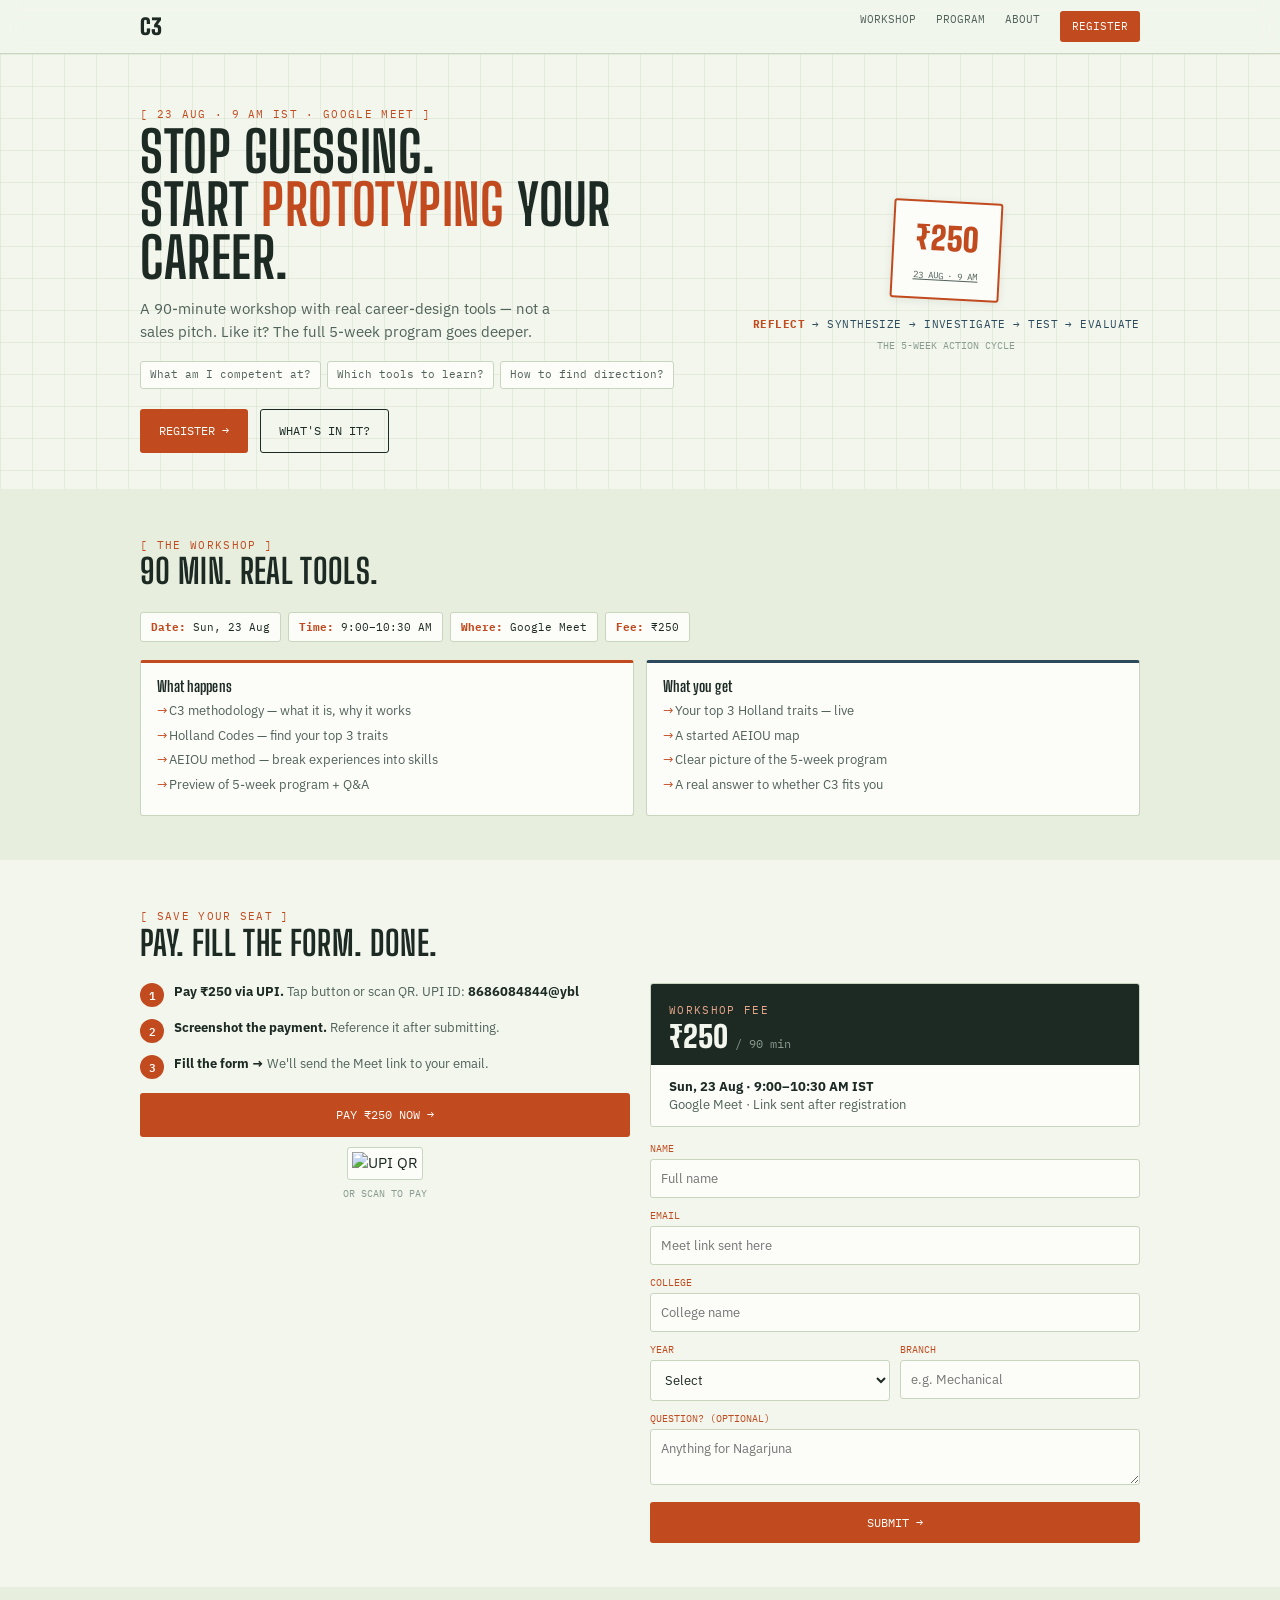
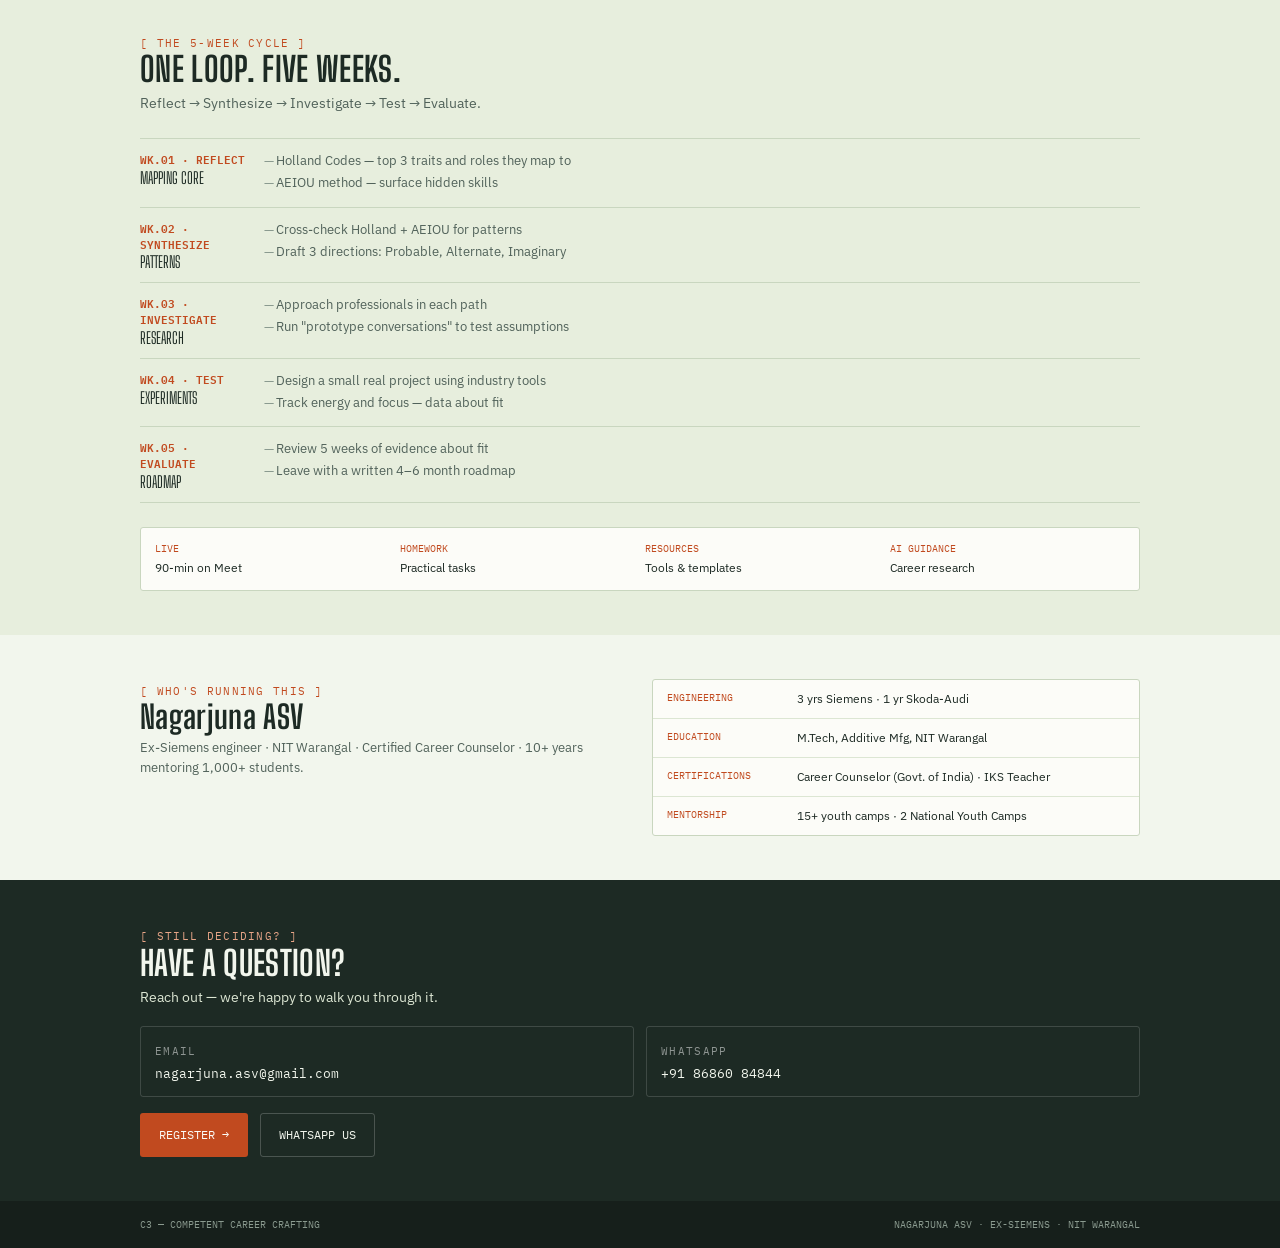
==== commit 5b5519c2: "feat: compact 3-scroll redesign — 18K chars, mobile-first, inline everything" ====
--- a/index.html
+++ b/index.html
@@ -2,393 +2,111 @@
 <html lang="en">
 <head>
 <meta charset="UTF-8">
-<meta name="viewport" content="width=device-width, initial-scale=1.0">
-<title>C3 — Competent Career Crafting | Workshop & 5-Week Program</title>
-<meta name="description" content="₹250 workshop on 23 August. 90 minutes of real career-design tools for engineering students. Led by an ex-Siemens engineer.">
-<meta property="og:title" content="C3 — Competent Career Crafting">
-<meta property="og:description" content="A ₹250 workshop on 23 August. Reflect, research, test — build a career direction you actually trust.">
-<meta property="og:type" content="website">
-<meta name="theme-color" content="#C14A1F">
-<link rel="icon" href="data:image/svg+xml,<svg xmlns='http://www.w3.org/2000/svg' viewBox='0 0 100 100'><rect width='100' height='100' rx='16' fill='%23C14A1F'/><text x='50' y='67' font-size='46' font-family='Arial' font-weight='900' fill='%23F2F6ED' text-anchor='middle'>C3</text></svg>">
-<link rel="preconnect" href="https://fonts.googleapis.com">
-<link rel="preconnect" href="https://fonts.gstatic.com" crossorigin>
+<meta name="viewport" content="width=device-width,initial-scale=1">
+<title>C3 — Competent Career Crafting</title>
+<meta name="description" content="₹250 workshop · 23 Aug · 9 AM IST · Google Meet. Career-design tools for engineering students.">
+<link rel="icon" href="data:image/svg+xml,<svg xmlns='http://www.w3.org/2000/svg' viewBox='0 0 100 100'><rect width='100' height='100' rx='16' fill='%23C14A1F'/><text x='50' y='68' font-size='44' font-family='Arial' font-weight='900' fill='%23F2F6ED' text-anchor='middle'>C3</text></svg>">
 <link href="https://fonts.googleapis.com/css2?family=Big+Shoulders+Display:wght@700;900&family=IBM+Plex+Mono:wght@400;500;600&family=IBM+Plex+Sans:wght@400;500;600;700&display=swap" rel="stylesheet">
 <style>
-:root{--paper:#F2F6ED;--card:#FCFCF8;--ink:#1D2A24;--ink-soft:#51625A;--ink-faint:#8A9A8F;--rust:#C14A1F;--rust-dark:#9C3B16;--blue:#2C4A5C;--line:#C9D6BF;--line-soft:#DCE6D3;--maxw:1100px;--radius:4px;--fd:'Big Shoulders Display',sans-serif;--fb:'IBM Plex Sans',sans-serif;--fm:'IBM Plex Mono',monospace}
-*,*::before,*::after{box-sizing:border-box}
-html{scroll-behavior:smooth}
-body{margin:0;background:var(--paper);color:var(--ink);font-family:var(--fb);font-size:16px;line-height:1.55;-webkit-font-smoothing:antialiased}
-img,svg{display:block;max-width:100%}
-a{color:inherit;text-decoration:none}
-ul{list-style:none;margin:0;padding:0}
-h1,h2,h3{font-family:var(--fd);text-transform:uppercase;line-height:0.95;margin:0;letter-spacing:0.01em}
-p{margin:0}
-.wrap{max-width:var(--maxw);margin:0 auto;padding:0 24px}
-.eyebrow{display:inline-block;font-family:var(--fm);font-size:12px;letter-spacing:0.14em;text-transform:uppercase;color:var(--rust);margin-bottom:10px}
-.btn{display:inline-flex;align-items:center;gap:8px;font-family:var(--fm);font-size:13px;letter-spacing:0.04em;text-transform:uppercase;padding:13px 20px;border-radius:var(--radius);border:1.5px solid transparent;cursor:pointer;transition:background .2s,color .2s,border-color .2s,transform .2s}
-.btn:hover{transform:translateY(-2px)}
-.btn--primary{background:var(--rust);color:var(--card)}
-.btn--primary:hover{background:var(--rust-dark)}
-.btn--ghost{border-color:var(--ink);color:var(--ink)}
-.btn--ghost:hover{background:var(--ink);color:var(--paper)}
-.btn--on-dark{border-color:rgba(255,255,255,0.2);color:var(--paper)}
-.btn--on-dark:hover{background:var(--paper);color:var(--ink)}
-.row{display:flex;gap:14px;flex-wrap:wrap;align-items:center}
-.hdr{position:sticky;top:0;z-index:50;background:rgba(242,246,237,0.92);backdrop-filter:blur(8px);border-bottom:1px solid var(--line)}
-.hdr-in{max-width:var(--maxw);margin:0 auto;padding:12px 24px;display:flex;align-items:center;justify-content:space-between}
-.logo{font-family:var(--fd);font-weight:900;font-size:24px;color:var(--ink)}
-.nav{display:flex;align-items:center;gap:24px}
-.nav a{font-family:var(--fm);font-size:12px;letter-spacing:0.05em;text-transform:uppercase;color:var(--ink-soft)}
-.nav a:hover{color:var(--rust)}
-.nav .cta{color:var(--card);background:var(--rust);padding:8px 14px;border-radius:var(--radius)}
-.nav .cta:hover{background:var(--rust-dark)}
-.burger{display:none;flex-direction:column;gap:5px;background:none;border:0;padding:8px;cursor:pointer}
-.burger span{width:22px;height:2px;background:var(--ink)}
-.hero{position:relative;overflow:hidden;padding:64px 0 48px;background:var(--paper);background-image:linear-gradient(rgba(201,214,191,0.4) 1px,transparent 1px),linear-gradient(90deg,rgba(201,214,191,0.4) 1px,transparent 1px);background-size:36px 36px}
-.hero-grid{display:grid;grid-template-columns:1.1fr 0.9fr;gap:40px;align-items:center}
-.hero h1{font-size:clamp(36px,5vw,64px)}
-.hero h1 em{font-style:normal;color:var(--rust)}
-.hero p.sub{max-width:50ch;font-size:16px;color:var(--ink-soft);margin:18px 0 22px}
-.chips{display:flex;flex-wrap:wrap;gap:8px;margin-bottom:24px}
-.chip{font-family:var(--fm);font-size:11px;padding:6px 10px;border:1px solid var(--line);border-radius:var(--radius);color:var(--ink-soft);background:var(--card)}
-.hero-vis{position:relative}
-.stamp{position:absolute;top:-8px;right:0;z-index:2;border:2px solid var(--rust);border-radius:var(--radius);padding:10px 16px;text-align:center;transform:rotate(3deg);background:var(--card);box-shadow:0 2px 12px rgba(29,42,36,0.08)}
-.stamp .p{font-family:var(--fd);font-size:28px;font-weight:900;color:var(--rust);line-height:1}
-.stamp .d{font-family:var(--fm);font-size:9px;letter-spacing:0.08em;color:var(--ink-soft);text-transform:uppercase;margin-top:3px}
-svg .arc{stroke:var(--rust)}
-svg .nd circle{fill:var(--card);stroke:var(--blue);stroke-width:2}
-svg .nd .wk{fill:var(--rust);font-family:var(--fm);font-weight:600;font-size:10px}
-svg .nd .wn{fill:var(--blue);font-family:var(--fm);font-weight:500;font-size:9.5px;letter-spacing:0.06em}
-.cap{text-align:center;font-family:var(--fm);font-size:11px;color:var(--ink-faint);text-transform:uppercase;margin-top:4px;letter-spacing:0.08em}
-.section{padding:56px 0}
-.section.deep{background:#E7EEDD}
-.head{max-width:600px;margin-bottom:32px}
-.head h2{font-size:clamp(26px,3.2vw,40px)}
-.head p{color:var(--ink-soft);margin-top:10px;font-size:15px}
-.cards3{display:grid;grid-template-columns:repeat(3,1fr);gap:18px}
-.card{background:var(--card);border:1px solid var(--line);border-top:3px solid var(--rust);border-radius:var(--radius);padding:20px}
-.card .t{font-family:var(--fm);font-size:10.5px;letter-spacing:0.1em;color:var(--blue);text-transform:uppercase}
-.card h3{font-family:var(--fd);text-transform:none;font-weight:700;font-size:18px;margin:8px 0}
-.card p{color:var(--ink-soft);font-size:14px}
-.wmeta{display:flex;flex-wrap:wrap;gap:8px;margin:16px 0 20px}
-.mc{font-family:var(--fm);font-size:11.5px;padding:7px 12px;border:1px solid var(--line);border-radius:var(--radius);background:var(--card)}
-.mc b{color:var(--rust)}
-.wcards{display:grid;grid-template-columns:1fr 1fr;gap:14px}
-.wc{background:var(--card);border:1px solid var(--line);border-radius:var(--radius);padding:18px;border-top:3px solid var(--rust)}
-.wc+.wc{border-top-color:var(--blue)}
-.wc h3{font-family:var(--fd);text-transform:none;font-weight:700;font-size:16px;margin-bottom:10px}
-.wc ul{display:flex;flex-direction:column;gap:6px}
-.wc li{color:var(--ink-soft);font-size:13.5px;padding-left:14px;position:relative}
-.wc li::before{content:"\2192";position:absolute;left:0;color:var(--rust)}
-.reg-grid{display:grid;grid-template-columns:1fr 1fr;gap:24px;align-items:start}
-.steps{display:flex;flex-direction:column;gap:14px;margin-bottom:18px}
-.st{display:flex;gap:12px;align-items:flex-start}
-.st .n{flex:0 0 26px;width:26px;height:26px;border-radius:50%;background:var(--rust);color:var(--card);font-family:var(--fm);font-size:12px;font-weight:600;display:flex;align-items:center;justify-content:center}
-.st .tx{font-size:13.5px;color:var(--ink-soft);line-height:1.45}
-.st .tx b{color:var(--ink)}
-.qr{text-align:center}
-.qr img{border:1px solid var(--line);border-radius:var(--radius);padding:6px;background:var(--card);display:inline-block}
-.price{border:1px solid var(--line);background:var(--card);border-radius:var(--radius);overflow:hidden;margin-bottom:18px}
-.price-h{background:var(--ink);color:var(--paper);padding:18px 22px}
-.price-h .eyebrow{color:#E8A688;margin-bottom:6px}
-.price-amt{font-family:var(--fd);font-size:36px;font-weight:900;color:var(--paper);line-height:1}
-.price-amt span{font-size:14px;font-weight:400;color:var(--ink-faint);font-family:var(--fm)}
-.price-b{padding:16px 22px}
-.price-b p{color:var(--ink-soft);font-size:13.5px}
-.price-b b{color:var(--ink)}
-form.reg{display:flex;flex-direction:column;gap:12px}
-form.reg label{font-family:var(--fm);font-size:10.5px;letter-spacing:0.06em;text-transform:uppercase;color:var(--rust);display:block;margin-bottom:5px}
-form.reg input,form.reg select,form.reg textarea{font-family:var(--fb);font-size:14px;padding:11px 12px;border:1px solid var(--line);border-radius:var(--radius);background:var(--card);color:var(--ink);width:100%}
-form.reg input:focus,form.reg select:focus,form.reg textarea:focus{outline:none;border-color:var(--rust)}
-form.reg textarea{resize:vertical;min-height:50px}
-.ok{display:none;padding:22px;border:1px solid var(--rust);border-radius:var(--radius);background:var(--card);text-align:center}
-.ok h3{font-family:var(--fd);font-size:20px;color:var(--rust);margin-bottom:6px}
-.ok p{color:var(--ink-soft);font-size:14px}
-.ok .small{color:var(--ink-faint);font-size:12px;margin-top:10px;font-family:var(--fm)}
-.weeks{display:flex;flex-direction:column;gap:0}
-.wk{display:grid;grid-template-columns:130px 1fr;gap:20px;padding:18px 0;border-top:1px solid var(--line)}
-.wk:last-of-type{border-bottom:1px solid var(--line)}
-.wk .tag{font-family:var(--fm)}
-.wk .tag .n{display:block;font-size:12px;color:var(--rust);font-weight:600;letter-spacing:0.06em}
-.wk .tag .v{display:block;font-family:var(--fd);text-transform:uppercase;font-size:22px;color:var(--ink);line-height:1;margin-top:4px}
-.wk ul{display:flex;flex-direction:column;gap:6px}
-.wk li{color:var(--ink-soft);font-size:14px;padding-left:14px;position:relative}
-.wk li::before{content:"\2014";position:absolute;left:0;color:var(--ink-faint)}
-.incl{margin-top:32px;padding:22px;border:1px solid var(--line);background:var(--card);border-radius:var(--radius);display:grid;grid-template-columns:repeat(4,1fr);gap:16px}
-.incl .it .t{font-family:var(--fm);font-size:10px;color:var(--rust);text-transform:uppercase;display:block;margin-bottom:4px;letter-spacing:0.08em}
-.incl .it p{color:var(--ink);font-size:13px}
-.fac{display:grid;grid-template-columns:1fr 1fr;gap:32px;align-items:start}
-.fac h2{font-size:clamp(24px,3vw,36px);text-transform:none}
-.fac .role{color:var(--ink-soft);font-size:14px;margin-top:6px}
-.spec{border:1px solid var(--line);background:var(--card);border-radius:var(--radius);overflow:hidden}
-.sr{display:grid;grid-template-columns:140px 1fr;gap:14px;padding:12px 18px;border-bottom:1px solid var(--line-soft)}
-.sr:last-child{border-bottom:none}
-.sr dt{font-family:var(--fm);font-size:10.5px;letter-spacing:0.06em;text-transform:uppercase;color:var(--rust)}
-.sr dd{margin:0;font-size:13.5px;color:var(--ink)}
-.contact{background:var(--ink);color:var(--paper);padding:56px 0}
-.contact .eyebrow{color:#E8A688}
-.contact h2{color:var(--paper);font-size:clamp(26px,3.4vw,42px)}
-.contact p.lead{color:var(--line-soft);font-size:16px;max-width:52ch;margin:12px 0 24px}
-.cgrid{display:grid;grid-template-columns:1fr 1fr;gap:16px;margin-top:24px}
-.cc{border:1px solid rgba(255,255,255,0.15);border-radius:var(--radius);padding:16px 18px}
-.cc .eyebrow{color:rgba(255,255,255,0.5)}
-.cc a{font-family:var(--fm);font-size:14px;color:var(--paper)}
-.cc a:hover{color:var(--rust)}
-footer{background:#161F1B;color:var(--ink-faint);padding:20px 0}
-.ft{display:flex;justify-content:space-between;flex-wrap:wrap;gap:8px;font-family:var(--fm);font-size:11px}
-@media(max-width:768px){
-  .nav{display:none}
-  .burger{display:flex}
-  .hero-grid{grid-template-columns:1fr}
-  .hero-vis{display:none}
-  .cards3{grid-template-columns:1fr}
-  .wcards{grid-template-columns:1fr}
-  .reg-grid{grid-template-columns:1fr}
-  .incl{grid-template-columns:1fr 1fr}
-  .fac{grid-template-columns:1fr}
-  .sr{grid-template-columns:1fr;gap:2px}
-  .cgrid{grid-template-columns:1fr}
-  .wk{grid-template-columns:1fr;gap:6px}
-  .section{padding:40px 0}
-  .hero{padding:48px 0 32px}
-}
-@media(prefers-reduced-motion:reduce){*{transition-duration:0.01ms!important;scroll-behavior:auto!important}}
-</style>
-</head>
-<body>
-
-<header class="hdr">
-  <div class="hdr-in">
-    <span class="logo">C3</span>
-    <nav class="nav" id="nav">
-      <a href="#workshop">Workshop</a>
-      <a href="#program">Program</a>
-      <a href="#facilitator">About</a>
-      <a href="#register" class="cta">Register</a>
-    </nav>
-    <button class="burger" id="burger" aria-label="Menu"><span></span><span></span><span></span></button>
-  </div>
-</header>
-
-<section id="home" class="hero">
-  <div class="wrap hero-grid">
-    <div>
-      <span class="eyebrow">[ 23 August &middot; 9:00 AM IST &middot; Google Meet ]</span>
-      <h1>Stop guessing.<br>Start <em>prototyping</em><br>your career.</h1>
-      <p class="sub">Most students graduate with a placement, not a plan. This 90-minute workshop gives you real career-design tools — not a sales pitch. Like it? The full 5-week program takes you from vague to specific.</p>
-      <div class="chips">
-        <span class="chip">What am I competent at?</span>
-        <span class="chip">Which tools should I learn?</span>
-        <span class="chip">How do I find my direction?</span>
-      </div>
-      <div class="row">
-        <a href="#register" class="btn btn--primary">Register &rarr;</a>
-        <a href="#workshop" class="btn btn--ghost">What's in it?</a>
-      </div>
-    </div>
-    <div class="hero-vis">
-      <div class="stamp"><div class="p">&#8377;&nbsp;250</div><div class="d">23 AUG &middot; 9 AM</div></div>
-      <svg viewBox="0 0 500 280" style="width:100%;height:auto" role="img" aria-label="Five-week action cycle">
-        <path class="arc" d="M70,220 A170,170 0 0 1 430,220" fill="none" stroke-width="2.5" stroke-linecap="round"/>
-        <g class="nd"><circle cx="70" cy="220" r="8"/><text x="70" y="244" text-anchor="middle" class="wk">WK.01</text><text x="70" y="258" text-anchor="middle" class="wn">REFLECT</text></g>
-        <g class="nd"><circle cx="122" cy="102" r="8"/><text x="122" y="72" text-anchor="middle" class="wk">WK.02</text><text x="122" y="86" text-anchor="middle" class="wn">SYNTHESIZE</text></g>
-        <g class="nd"><circle cx="250" cy="55" r="8"/><text x="250" y="25" text-anchor="middle" class="wk">WK.03</text><text x="250" y="39" text-anchor="middle" class="wn">INVESTIGATE</text></g>
-        <g class="nd"><circle cx="378" cy="102" r="8"/><text x="378" y="72" text-anchor="middle" class="wk">WK.04</text><text x="378" y="86" text-anchor="middle" class="wn">TEST</text></g>
-        <g class="nd"><circle cx="430" cy="220" r="8"/><text x="430" y="244" text-anchor="middle" class="wk">WK.05</text><text x="430" y="258" text-anchor="middle" class="wn">EVALUATE</text></g>
-      </svg>
-      <p class="cap">The Action Cycle — one loop, five weeks</p>
-    </div>
-  </div>
-</section>
-
-<section id="why" class="section deep">
-  <div class="wrap">
-    <div class="head">
-      <span class="eyebrow">[ Why Now ]</span>
-      <h2>The old playbook is running out of runway</h2>
-      <p>Placement packages used to be the whole scorecard. They still matter — but most graduates don't know what they're good at. And the market they're walking into looks nothing like the one the curriculum was built for.</p>
-    </div>
-    <div class="cards3">
-      <div class="card"><span class="t">Automation</span><h3>The bar keeps moving</h3><p>AI takes over repetitive work. Generic skills are worth less every year; specialised, adaptable skills are worth more.</p></div>
-      <div class="card"><span class="t">Competition</span><h3>Entry-level got harder</h3><p>Recruiters expect demonstrable ability from day one — not just a transcript. Academic knowledge alone doesn't clear the bar.</p></div>
-      <div class="card"><span class="t">Initiative</span><h3>Ownership wins</h3><p>Employers back self-driven people who build real things — not people who are simply present.</p></div>
-    </div>
-  </div>
-</section>
-
-<section id="workshop" class="section">
-  <div class="wrap">
-    <div class="head">
-      <span class="eyebrow">[ The Workshop ]</span>
-      <h2>90 minutes. Real tools. Not a sales pitch.</h2>
-    </div>
-    <div class="wmeta">
-      <span class="mc"><b>Date:</b> Sun, 23 Aug</span>
-      <span class="mc"><b>Time:</b> 9:00–10:30 AM IST</span>
-      <span class="mc"><b>Where:</b> Google Meet</span>
-      <span class="mc"><b>Fee:</b> &#8377;250</span>
-    </div>
-    <div class="wcards">
-      <div class="wc">
-        <h3>What happens in 90 minutes</h3>
-        <ul>
-          <li>C3 methodology intro — what it is, why it works</li>
-          <li>Holland Codes assessment — find your top 3 traits, live</li>
-          <li>AEIOU method — break down experiences into skills</li>
-          <li>Preview of the full 5-week program + Q&A</li>
-        </ul>
-      </div>
-      <div class="wc">
-        <h3>What you walk away with</h3>
-        <ul>
-          <li>Your top 3 Holland Code traits — identified live</li>
-          <li>A started AEIOU map of your experiences</li>
-          <li>Clear picture of the 5-week program</li>
-          <li>A real answer to whether C3 is right for you</li>
-        </ul>
-      </div>
-    </div>
-  </div>
-</section>
-
-<section id="register" class="section deep">
-  <div class="wrap">
-    <div class="head">
-      <span class="eyebrow">[ Save Your Seat ]</span>
-      <h2>Pay. Fill the form. Done.</h2>
-    </div>
-    <div class="reg-grid">
-      <div>
-        <div class="steps">
-          <div class="st"><div class="n">1</div><div class="tx"><b>Pay &#8377;250 via UPI.</b> Tap the button or scan the QR. UPI ID: <b>8686084844@ybl</b> (Nagarjuna ASV).</div></div>
-          <div class="st"><div class="n">2</div><div class="tx"><b>Screenshot the payment.</b> You'll reference it after submitting the form.</div></div>
-          <div class="st"><div class="n">3</div><div class="tx"><b>Fill the form &rarr;</b> Enter your details. We'll send the Google Meet link to your email.</div></div>
-        </div>
-        <div class="qr">
-          <a href="upi://pay?pa=8686084844@ybl&pn=Nagarjuna%20ASV&am=250&cu=INR&tn=C3%20Workshop%20Registration" class="btn btn--primary" style="width:100%;justify-content:center;margin-bottom:12px;">Pay &#8377;250 Now &rarr;</a>
-          <img src="https://api.qrserver.com/v1/create-qr-code/?size=160x160&bgcolor=ffffff&color=1D2A24&data=upi%3A%2F%2Fpay%3Fpa%3D8686084844%40ybl%26pn%3DNagarjuna%2BASV%26am%3D250%26cu%3DINR%26tn%3DC3%2BWorkshop%2BRegistration" alt="UPI QR" width="160" height="160">
-          <p class="cap">Or scan to pay</p>
-        </div>
-      </div>
-      <div>
-        <div class="price">
-          <div class="price-h"><span class="eyebrow">Workshop Fee</span><div class="price-amt">&#8377;250 <span>/ 90 min</span></div></div>
-          <div class="price-b"><p><b>Sun, 23 August &middot; 9:00–10:30 AM IST</b><br>Google Meet &middot; Link sent after registration</p></div>
-        </div>
-        <form class="reg" id="regForm">
-          <div><label for="n">Name</label><input type="text" id="n" placeholder="Your full name"></div>
-          <div><label for="em">Email</label><input type="email" id="em" placeholder="We'll send the Meet link here"></div>
-          <div><label for="col">College</label><input type="text" id="col" placeholder="Your college name"></div>
-          <div style="display:grid;grid-template-columns:1fr 1fr;gap:12px">
-            <div><label for="yr">Year</label><select id="yr"><option value="">Select</option><option>1st Year</option><option>2nd Year</option><option>3rd Year</option><option>4th Year</option><option>Graduate</option></select></div>
-            <div><label for="br">Branch</label><input type="text" id="br" placeholder="e.g. Mechanical"></div>
-          </div>
-          <div><label for="q">Question? (optional)</label><textarea id="q" placeholder="Anything for Nagarjuna"></textarea></div>
-          <button type="button" id="submitReg" class="btn btn--primary" style="width:100%;justify-content:center;">Submit Registration &rarr;</button>
-        </form>
-        <div class="ok" id="regOk">
-          <h3>Registration Received!</h3>
-          <p>We've got your details. The Google Meet link will be sent to your email before the workshop.</p>
-          <p class="small">If you haven't paid yet, pay &#8377;250 to 8686084844@ybl via UPI.</p>
-        </div>
-      </div>
-    </div>
-  </div>
-</section>
-
-<section id="program" class="section">
-  <div class="wrap">
-    <div class="head">
-      <span class="eyebrow">[ The 5-Week Cycle ]</span>
-      <h2>One action cycle. Five weeks. Zero analysis-paralysis.</h2>
-      <p>Reflect &rarr; Synthesize &rarr; Investigate &rarr; Test &rarr; Evaluate. Each week moves you closer to a plan you trust.</p>
-    </div>
-    <div class="weeks">
-      <div class="wk"><div class="tag"><span class="n">WK.01 &middot; REFLECT</span><span class="v">Mapping the Core</span></div><ul><li>Holland Codes assessment — find your top 3 traits and where they show up in real roles.</li><li>AEIOU method — break down 5 past experiences to surface hidden skills.</li></ul></div>
-      <div class="wk"><div class="tag"><span class="n">WK.02 &middot; SYNTHESIZE</span><span class="v">Pattern Mapping</span></div><ul><li>Cross-check Holland + AEIOU results for repeating patterns.</li><li>Draft 3 directions: Probable, Alternate, and Imaginary paths.</li></ul></div>
-      <div class="wk"><div class="tag"><span class="n">WK.03 &middot; INVESTIGATE</span><span class="v">Real-World Research</span></div><ul><li>Find and approach working professionals in each path.</li><li>Run "prototype conversations" that test assumptions before committing years.</li></ul></div>
-      <div class="wk"><div class="tag"><span class="n">WK.04 &middot; TEST</span><span class="v">Tiny Experiments</span></div><ul><li>Design a small real project using tools your target industry runs on.</li><li>Track energy and focus — data about fit, not just output.</li></ul></div>
-      <div class="wk"><div class="tag"><span class="n">WK.05 &middot; EVALUATE</span><span class="v">Build the Roadmap</span></div><ul><li>Review 5 weeks of evidence about your energy, fit, and direction.</li><li>Leave with a written 4–6 month roadmap you wrote yourself.</li></ul></div>
-    </div>
-    <div class="incl">
-      <div class="it"><span class="t">Live Session</span><p>90-min weekend session on Google Meet</p></div>
-      <div class="it"><span class="t">Homework</span><p>Practical assignment between sessions</p></div>
-      <div class="it"><span class="t">Resources</span><p>Tools, templates, curated reading</p></div>
-      <div class="it"><span class="t">AI Guidance</span><p>AI-assisted career research support</p></div>
-    </div>
-  </div>
-</section>
-
-<section id="facilitator" class="section deep">
-  <div class="wrap fac">
-    <div>
-      <span class="eyebrow">[ Who's Running This ]</span>
-      <h2>Nagarjuna ASV</h2>
-      <p class="role">Ex-Siemens engineer. NIT Warangal. Certified Career Counselor. 10+ years mentoring 1,000+ students across India.</p>
-    </div>
-    <dl class="spec">
-      <div class="sr"><dt>Engineering</dt><dd>3 yrs Siemens (Associate SDE) &middot; 1 yr Skoda-Audi</dd></div>
-      <div class="sr"><dt>Education</dt><dd>M.Tech, Additive Manufacturing, NIT Warangal</dd></div>
-      <div class="sr"><dt>Certifications</dt><dd>Certified Career Counselor (Vriksh Academy, Govt. of India) &middot; IKS Teacher (Anaadi Foundation)</dd></div>
-      <div class="sr"><dt>Mentorship</dt><dd>15+ youth camps &middot; 2 National Youth Camps with Auroville Foundation</dd></div>
-    </dl>
-  </div>
-</section>
-
-<section id="contact" class="contact">
-  <div class="wrap">
-    <span class="eyebrow">[ Still Deciding? ]</span>
-    <h2>Have a question?</h2>
-    <p class="lead">Reach out — we're happy to walk you through it.</p>
-    <div class="cgrid">
-      <div class="cc"><span class="eyebrow">Email</span><a href="mailto:nagarjuna.asv@gmail.com?subject=C3%20Workshop">nagarjuna.asv@gmail.com</a></div>
-      <div class="cc"><span class="eyebrow">WhatsApp</span><a href="https://wa.me/918686084844" target="_blank" rel="noopener">+91 86860 84844</a></div>
-    </div>
-    <div class="row" style="margin-top:24px">
-      <a href="#register" class="btn btn--primary">Register &rarr;</a>
-      <a href="https://wa.me/918686084844" target="_blank" rel="noopener" class="btn btn--on-dark">WhatsApp us</a>
-    </div>
-  </div>
-</section>
-
-<footer>
-  <div class="wrap ft">
-    <span>C3 — COMPETENT CAREER CRAFTING</span>
-    <span>NAGARJUNA ASV &middot; EX-SIEMENS &middot; NIT WARANGAL</span>
-  </div>
-</footer>
-
+*{box-sizing:border-box;margin:0;padding:0}
+:root{--p:#F2F6ED;--c:#FCFCF8;--k:#1D2A24;--ks:#51625A;--kf:#8A9A8F;--r:#C14A1F;--rd:#9C3B16;--b:#2C4A5C;--l:#C9D6BF;--ls:#DCE6D3;--d:'Big Shoulders Display',sans-serif;--s:'IBM Plex Sans',sans-serif;--m:'IBM Plex Mono',monospace}
+body{background:var(--p);color:var(--k);font-family:var(--s);font-size:15px;line-height:1.5}
+a{text-decoration:none;color:inherit}ul{list-style:none}
+h1,h2,h3{font-family:var(--d);line-height:.95;letter-spacing:.01em}
+.w{max-width:1040px;margin:0 auto;padding:0 20px}
+.ey{font-family:var(--m);font-size:11px;letter-spacing:.12em;text-transform:uppercase;color:var(--r)}
+.btn{display:inline-flex;align-items:center;gap:6px;font-family:var(--m);font-size:12px;text-transform:uppercase;padding:12px 18px;border-radius:3px;border:1.5px solid transparent;cursor:pointer;transition:.18s}.btn:hover{transform:translateY(-1px)}
+.bp{background:var(--r);color:var(--c)}.bp:hover{background:var(--rd)}
+.bg{border-color:var(--k);color:var(--k)}.bg:hover{background:var(--k);color:var(--p)}
+.fw{width:100%;justify-content:center}.fx{display:flex;gap:12px;flex-wrap:wrap;align-items:center}
+.h{position:sticky;top:0;z-index:50;background:rgba(242,246,237,.93);backdrop-filter:blur(8px);border-bottom:1px solid var(--l)}
+.hi{max-width:1040px;margin:0 auto;padding:10px 20px;display:flex;align-items:center;justify-content:space-between}
+.lo{font-family:var(--d);font-weight:900;font-size:22px}
+.nv{display:flex;gap:20px}.nv a{font-family:var(--m);font-size:11px;text-transform:uppercase;color:var(--ks)}.nv a:hover{color:var(--r)}.nv .ct{background:var(--r);color:var(--c);padding:7px 12px;border-radius:3px}
+.bu{display:none;flex-direction:column;gap:4px;background:none;border:0;cursor:pointer;padding:6px}.bu span{width:20px;height:2px;background:var(--k)}
+.hr{position:relative;overflow:hidden;padding:48px 0 36px;background-image:linear-gradient(rgba(201,214,191,.35) 1px,transparent 1px),linear-gradient(90deg,rgba(201,214,191,.35) 1px,transparent 1px);background-size:32px 32px}
+.hg{display:grid;grid-template-columns:1.2fr .8fr;gap:32px;align-items:center}
+.hr h1{font-size:clamp(32px,5vw,56px);text-transform:uppercase}.hr h1 em{font-style:normal;color:var(--r)}
+.sb{max-width:48ch;color:var(--ks);font-size:15px;margin:14px 0 18px}
+.ch{display:flex;flex-wrap:wrap;gap:6px;margin-bottom:20px}.ch span{font-family:var(--m);font-size:10.5px;padding:5px 9px;border:1px solid var(--l);border-radius:3px;color:var(--ks);background:var(--c)}
+.hv{text-align:center;position:relative}
+.stp{display:inline-block;border:2px solid var(--r);border-radius:3px;padding:12px 20px;text-align:center;transform:rotate(3deg);background:var(--c);box-shadow:0 2px 10px rgba(29,42,36,.08)}.stp i{font-family:var(--d);font-size:32px;font-weight:900;color:var(--r);font-style:normal;display:block}.stp u{font-family:var(--m);font-size:9px;text-transform:uppercase;color:var(--ks);margin-top:2px}
+.cy{font-family:var(--m);font-size:11px;color:var(--b);margin-top:16px;letter-spacing:.04em}.cy b{color:var(--r)}
+.cp{text-align:center;font-family:var(--m);font-size:10px;color:var(--kf);text-transform:uppercase;margin-top:6px}
+.s{padding:44px 0}.sd{background:#E7EEDD}
+.hd{max-width:560px;margin-bottom:24px}.hd h2{font-size:clamp(22px,3vw,34px);text-transform:uppercase}.hd p{color:var(--ks);font-size:14px;margin-top:8px}
+.wm{display:flex;flex-wrap:wrap;gap:7px;margin-bottom:18px}.wm span{font-family:var(--m);font-size:11px;padding:6px 10px;border:1px solid var(--l);border-radius:3px;background:var(--c)}.wm b{color:var(--r)}
+.wc{display:grid;grid-template-columns:1fr 1fr;gap:12px}.wi{background:var(--c);border:1px solid var(--l);border-radius:3px;padding:16px;border-top:3px solid var(--r)}.wi+.wi{border-top-color:var(--b)}.wi h3{font-family:var(--d);font-weight:700;font-size:15px;margin-bottom:8px}.wi li{color:var(--ks);font-size:13px;padding-left:12px;position:relative;margin-bottom:5px}.wi li::before{content:"\2192";position:absolute;left:0;color:var(--r)}
+.rg{display:grid;grid-template-columns:1fr 1fr;gap:20px;align-items:start}.st{display:flex;gap:10px;align-items:flex-start;margin-bottom:12px}.st i{flex:0 0 24px;width:24px;height:24px;border-radius:50%;background:var(--r);color:var(--c);font-family:var(--m);font-size:11px;font-weight:600;display:flex;align-items:center;justify-content:center;font-style:normal}.st p{font-size:13px;color:var(--ks);line-height:1.4}.st b{color:var(--k)}
+.qr{text-align:center;margin-top:14px}.qr img{border:1px solid var(--l);border-radius:3px;padding:4px;background:var(--c)}
+.pr{border:1px solid var(--l);background:var(--c);border-radius:3px;overflow:hidden;margin-bottom:14px}.ph{background:var(--k);color:var(--p);padding:14px 18px}.ph .ey{color:#E8A688}.pa{font-family:var(--d);font-size:30px;font-weight:900;line-height:1}.pa span{font-size:12px;font-weight:400;color:var(--kf);font-family:var(--m)}.pb{padding:12px 18px;font-size:12.5px;color:var(--ks)}.pb b{color:var(--k)}
+form.f{display:flex;flex-direction:column;gap:10px}form.f label{font-family:var(--m);font-size:10px;text-transform:uppercase;color:var(--r);display:block;margin-bottom:3px}form.f input,form.f select,form.f textarea{font-family:var(--s);font-size:13px;padding:10px;border:1px solid var(--l);border-radius:3px;background:var(--c);color:var(--k);width:100%}form.f input:focus,form.f select:focus,form.f textarea:focus{outline:none;border-color:var(--r)}form.f textarea{resize:vertical;min-height:40px}.rr{display:grid;grid-template-columns:1fr 1fr;gap:10px}
+.ok{display:none;padding:18px;border:1px solid var(--r);border-radius:3px;background:var(--c);text-align:center}.ok h3{font-family:var(--d);font-size:18px;color:var(--r);margin-bottom:4px}.ok p{color:var(--ks);font-size:13px}.ok .sm{color:var(--kf);font-size:11px;margin-top:8px;font-family:var(--m)}
+.wks{display:flex;flex-direction:column}.wk{display:grid;grid-template-columns:110px 1fr;gap:14px;padding:12px 0;border-top:1px solid var(--l)}.wk:last-child{border-bottom:1px solid var(--l)}.wk .tg .n{display:block;font-family:var(--m);font-size:10.5px;color:var(--r);font-weight:600}.wk .tg .v{display:block;font-family:var(--d);text-transform:uppercase;font-size:16px;line-height:1;margin-top:3px}.wk li{color:var(--ks);font-size:12.5px;padding-left:12px;position:relative;margin-bottom:3px}.wk li::before{content:"\2014";position:absolute;left:0;color:var(--kf)}
+.ic{margin-top:24px;padding:14px;border:1px solid var(--l);background:var(--c);border-radius:3px;display:grid;grid-template-columns:repeat(4,1fr);gap:10px}.ic .it .t{font-family:var(--m);font-size:9.5px;color:var(--r);text-transform:uppercase;display:block;margin-bottom:3px}.ic .it p{font-size:11.5px}
+.fac{display:grid;grid-template-columns:1fr 1fr;gap:24px;align-items:start}.fac h2{font-size:clamp(22px,2.8vw,32px)}.fac .role{color:var(--ks);font-size:13px;margin-top:6px}.sp{border:1px solid var(--l);background:var(--c);border-radius:3px;overflow:hidden}.sr{display:grid;grid-template-columns:120px 1fr;gap:10px;padding:10px 14px;border-bottom:1px solid var(--ls)}.sr:last-child{border-bottom:none}.sr dt{font-family:var(--m);font-size:10px;text-transform:uppercase;color:var(--r)}.sr dd{font-size:12px}
+.ct{background:var(--k);color:var(--p);padding:44px 0}.ct .ey{color:#E8A688}.ct h2{color:var(--p);font-size:clamp(22px,3vw,34px);text-transform:uppercase}.ct p.lead{color:var(--ls);font-size:14px;max-width:48ch;margin:8px 0 18px}.cg{display:grid;grid-template-columns:1fr 1fr;gap:12px;margin-bottom:16px}.ci{border:1px solid rgba(255,255,255,.15);border-radius:3px;padding:12px 14px}.ci .ey{color:rgba(255,255,255,.5)}.ci a{font-family:var(--m);font-size:13px;color:var(--p)}.ci a:hover{color:var(--r)}.bd{border-color:rgba(255,255,255,.2);color:var(--p)}.bd:hover{background:var(--p);color:var(--k)}
+footer{background:#161F1B;color:var(--kf);padding:16px 0}.ft{display:flex;justify-content:space-between;flex-wrap:wrap;gap:6px;font-family:var(--m);font-size:10px}
+@media(max-width:700px){.hg,.wc,.rg,.fac,.cg{grid-template-columns:1fr}.ic{grid-template-columns:1fr 1fr}.sr,.wk{grid-template-columns:1fr;gap:2px}.s{padding:32px 0}.hr{padding:36px 0 28px}.nv{display:none}.bu{display:flex}}
+@media(prefers-reduced-motion:reduce){*{transition-duration:.01ms!important}}
+</style></head><body>
+<header class="h"><div class="hi"><span class="lo">C3</span>
+<nav class="nv" id="nv"><a href="#workshop">Workshop</a><a href="#program">Program</a><a href="#facilitator">About</a><a href="#register" class="ct">Register</a></nav>
+<button class="bu" id="bu" aria-label="Menu"><span></span><span></span><span></span></button></div></header>
+<section class="hr"><div class="w hg"><div>
+<span class="ey">[ 23 AUG · 9 AM IST · GOOGLE MEET ]</span>
+<h1>Stop guessing.<br>Start <em>prototyping</em> your career.</h1>
+<p class="sb">A 90-minute workshop with real career-design tools — not a sales pitch. Like it? The full 5-week program goes deeper.</p>
+<div class="ch"><span>What am I competent at?</span><span>Which tools to learn?</span><span>How to find direction?</span></div>
+<div class="fx"><a href="#register" class="btn bp">Register →</a><a href="#workshop" class="btn bg">What's in it?</a></div></div>
+<div class="hv"><div class="stp"><i>₹250</i><u>23 AUG · 9 AM</u></div>
+<p class="cy"><b>REFLECT</b> → SYNTHESIZE → INVESTIGATE → TEST → EVALUATE</p>
+<p class="cp">The 5-week action cycle</p></div></div></section>
+<section id="workshop" class="s sd"><div class="w">
+<div class="hd"><span class="ey">[ THE WORKSHOP ]</span><h2>90 min. Real tools.</h2></div>
+<div class="wm"><span><b>Date:</b> Sun, 23 Aug</span><span><b>Time:</b> 9:00–10:30 AM</span><span><b>Where:</b> Google Meet</span><span><b>Fee:</b> ₹250</span></div>
+<div class="wc"><div class="wi"><h3>What happens</h3><ul><li>C3 methodology — what it is, why it works</li><li>Holland Codes — find your top 3 traits</li><li>AEIOU method — break experiences into skills</li><li>Preview of 5-week program + Q&A</li></ul></div>
+<div class="wi"><h3>What you get</h3><ul><li>Your top 3 Holland traits — live</li><li>A started AEIOU map</li><li>Clear picture of the 5-week program</li><li>A real answer to whether C3 fits you</li></ul></div></div></div></section>
+<section id="register" class="s"><div class="w">
+<div class="hd"><span class="ey">[ SAVE YOUR SEAT ]</span><h2>Pay. Fill the form. Done.</h2></div>
+<div class="rg"><div>
+<div class="st"><i>1</i><p><b>Pay ₹250 via UPI.</b> Tap button or scan QR. UPI ID: <b>8686084844@ybl</b></p></div>
+<div class="st"><i>2</i><p><b>Screenshot the payment.</b> Reference it after submitting.</p></div>
+<div class="st"><i>3</i><p><b>Fill the form →</b> We'll send the Meet link to your email.</p></div>
+<div class="qr"><a href="upi://pay?pa=8686084844@ybl&pn=Nagarjuna%20ASV&am=250&cu=INR&tn=C3%20Workshop" class="btn bp fw">Pay ₹250 Now →</a><br><img src="https://api.qrserver.com/v1/create-qr-code/?size=130x130&data=upi%3A%2F%2Fpay%3Fpa%3D8686084844%40ybl%26pn%3DNagarjuna%26am%3D250%26cu%3DINR" alt="UPI QR" width="130" height="130" style="margin-top:10px"><p class="cp">Or scan to pay</p></div></div><div>
+<div class="pr"><div class="ph"><span class="ey">Workshop Fee</span><div class="pa">₹250 <span>/ 90 min</span></div></div><div class="pb"><b>Sun, 23 Aug · 9:00–10:30 AM IST</b><br>Google Meet · Link sent after registration</div></div>
+<form class="f" id="rf">
+<div><label for="n">Name</label><input type="text" id="n" placeholder="Full name"></div>
+<div><label for="em">Email</label><input type="email" id="em" placeholder="Meet link sent here"></div>
+<div><label for="col">College</label><input type="text" id="col" placeholder="College name"></div>
+<div class="rr"><div><label for="yr">Year</label><select id="yr"><option value="">Select</option><option>1st Year</option><option>2nd Year</option><option>3rd Year</option><option>4th Year</option><option>Graduate</option></select></div>
+<div><label for="br">Branch</label><input type="text" id="br" placeholder="e.g. Mechanical"></div></div>
+<div><label for="q">Question? (optional)</label><textarea id="q" placeholder="Anything for Nagarjuna"></textarea></div>
+<button type="button" id="sb" class="btn bp fw">Submit →</button></form>
+<div class="ok" id="ok"><h3>Registration Received!</h3><p>We'll email the Meet link before the workshop.</p><p class="sm">Haven't paid? ₹250 to 8686084844@ybl via UPI.</p></div>
+</div></div></div></section>
+<section id="program" class="s sd"><div class="w">
+<div class="hd"><span class="ey">[ THE 5-WEEK CYCLE ]</span><h2>One loop. Five weeks.</h2><p>Reflect → Synthesize → Investigate → Test → Evaluate.</p></div>
+<div class="wks">
+<div class="wk"><div class="tg"><span class="n">WK.01 · REFLECT</span><span class="v">Mapping Core</span></div><ul><li>Holland Codes — top 3 traits and roles they map to</li><li>AEIOU method — surface hidden skills</li></ul></div>
+<div class="wk"><div class="tg"><span class="n">WK.02 · SYNTHESIZE</span><span class="v">Patterns</span></div><ul><li>Cross-check Holland + AEIOU for patterns</li><li>Draft 3 directions: Probable, Alternate, Imaginary</li></ul></div>
+<div class="wk"><div class="tg"><span class="n">WK.03 · INVESTIGATE</span><span class="v">Research</span></div><ul><li>Approach professionals in each path</li><li>Run "prototype conversations" to test assumptions</li></ul></div>
+<div class="wk"><div class="tg"><span class="n">WK.04 · TEST</span><span class="v">Experiments</span></div><ul><li>Design a small real project using industry tools</li><li>Track energy and focus — data about fit</li></ul></div>
+<div class="wk"><div class="tg"><span class="n">WK.05 · EVALUATE</span><span class="v">Roadmap</span></div><ul><li>Review 5 weeks of evidence about fit</li><li>Leave with a written 4–6 month roadmap</li></ul></div>
+</div>
+<div class="ic"><div class="it"><span class="t">Live</span><p>90-min on Meet</p></div><div class="it"><span class="t">Homework</span><p>Practical tasks</p></div><div class="it"><span class="t">Resources</span><p>Tools & templates</p></div><div class="it"><span class="t">AI Guidance</span><p>Career research</p></div></div>
+</div></section>
+<section id="facilitator" class="s"><div class="w fac">
+<div><span class="ey">[ WHO'S RUNNING THIS ]</span><h2>Nagarjuna ASV</h2><p class="role">Ex-Siemens engineer · NIT Warangal · Certified Career Counselor · 10+ years mentoring 1,000+ students.</p></div>
+<dl class="sp"><div class="sr"><dt>Engineering</dt><dd>3 yrs Siemens · 1 yr Skoda-Audi</dd></div><div class="sr"><dt>Education</dt><dd>M.Tech, Additive Mfg, NIT Warangal</dd></div><div class="sr"><dt>Certifications</dt><dd>Career Counselor (Govt. of India) · IKS Teacher</dd></div><div class="sr"><dt>Mentorship</dt><dd>15+ youth camps · 2 National Youth Camps</dd></div></dl>
+</div></section>
+<section class="ct"><div class="w"><span class="ey">[ STILL DECIDING? ]</span><h2>Have a question?</h2><p class="lead">Reach out — we're happy to walk you through it.</p>
+<div class="cg"><div class="ci"><span class="ey">Email</span><br><a href="mailto:nagarjuna.asv@gmail.com?subject=C3%20Workshop">nagarjuna.asv@gmail.com</a></div><div class="ci"><span class="ey">WhatsApp</span><br><a href="https://wa.me/918686084844" target="_blank" rel="noopener">+91 86860 84844</a></div></div>
+<div class="fx"><a href="#register" class="btn bp">Register →</a><a href="https://wa.me/918686084844" target="_blank" rel="noopener" class="btn bd">WhatsApp us</a></div></div></section>
+<footer><div class="w ft"><span>C3 — COMPETENT CAREER CRAFTING</span><span>NAGARJUNA ASV · EX-SIEMENS · NIT WARANGAL</span></div></footer>
 <script>
-document.getElementById('burger').addEventListener('click',function(){
-  var n=document.getElementById('nav');
-  n.style.display=n.style.display==='flex'?'none':'flex';
-  if(n.style.display==='flex'){n.style.cssText='position:absolute;top:100%;left:0;right:0;background:var(--paper);flex-direction:column;align-items:flex-start;gap:0;border-bottom:1px solid var(--line);padding:0 24px'}
-  n.querySelectorAll('a').forEach(function(a){a.style.cssText='width:100%;padding:14px 0;border-top:1px solid var(--line-soft)'});
-});
+document.getElementById('bu').onclick=function(){var n=document.getElementById('nv'),s=n.style.display==='flex';n.style.display=s?'none':'flex';if(!s){n.style.cssText='position:absolute;top:100%;left:0;right:0;background:var(--p);flex-direction:column;align-items:flex-start;gap:0;border-bottom:1px solid var(--l);padding:0 20px';n.querySelectorAll('a').forEach(function(a){a.style.cssText='width:100%;padding:12px 0;border-top:1px solid var(--ls)'})}};
 var HK='https://script.google.com/macros/s/AKfycbwtbx0BCUuix9vDz_ygGtktAjzyG4_QDvmKMsnQB59YifezHWm0XgRFEb1QD9lpLh0r9g/exec';
-var hi=document.createElement('iframe');
-hi.name='hf';hi.id='hf';hi.style.display='none';
-document.body.appendChild(hi);
-document.getElementById('submitReg').addEventListener('click',function(){
-  var n=document.getElementById('n').value.trim(),
-      em=document.getElementById('em').value.trim(),
-      col=document.getElementById('col').value.trim(),
-      yr=document.getElementById('yr').value,
-      br=document.getElementById('br').value.trim();
-  if(!n||!em||!col||!yr||!br){alert('Please fill in all required fields.');return;}
-  var q=document.getElementById('q').value.trim();
-  var btn=this;btn.disabled=true;btn.textContent='Submitting...';
-  var f=document.createElement('form');
-  f.method='POST';f.action=HK;f.target='hf';
-  var d={name:n,email:em,college:col,year:yr,branch:br,question:q};
-  Object.keys(d).forEach(function(k){var i=document.createElement('input');i.type='hidden';i.name=k;i.value=d[k];f.appendChild(i);});
-  document.body.appendChild(f);f.submit();
-  setTimeout(function(){document.body.removeChild(f);
-    document.getElementById('regForm').style.display='none';
-    document.getElementById('regOk').style.display='block';
-    btn.disabled=false;btn.textContent='Submit Registration \u2192';
-  },2500);
-});
-</script>
-</body>
-</html>+var hi=document.createElement('iframe');hi.name='hf';hi.style.display='none';document.body.appendChild(hi);
+document.getElementById('sb').onclick=function(){var d={},id={n:'n',e:'em',c:'col',y:'yr',b:'br',q:'q'};for(var k in id)d[k]=document.getElementById(id[k]).value.trim();if(!d.n||!d.e||!d.c||!d.y||!d.b){alert('Please fill in all required fields.');return;}var t=this;t.disabled=true;t.textContent='Submitting...';var f=document.createElement('form');f.method='POST';f.action=HK;f.target='hf';Object.keys(d).forEach(function(k){var i=document.createElement('input');i.type='hidden';i.name=k;i.value=d[k];f.appendChild(i)});document.body.appendChild(f);f.submit();setTimeout(function(){document.body.removeChild(f);document.getElementById('rf').style.display='none';document.getElementById('ok').style.display='block';t.disabled=false;t.textContent='Submit \u2192'},2500)};
+</script></body></html>
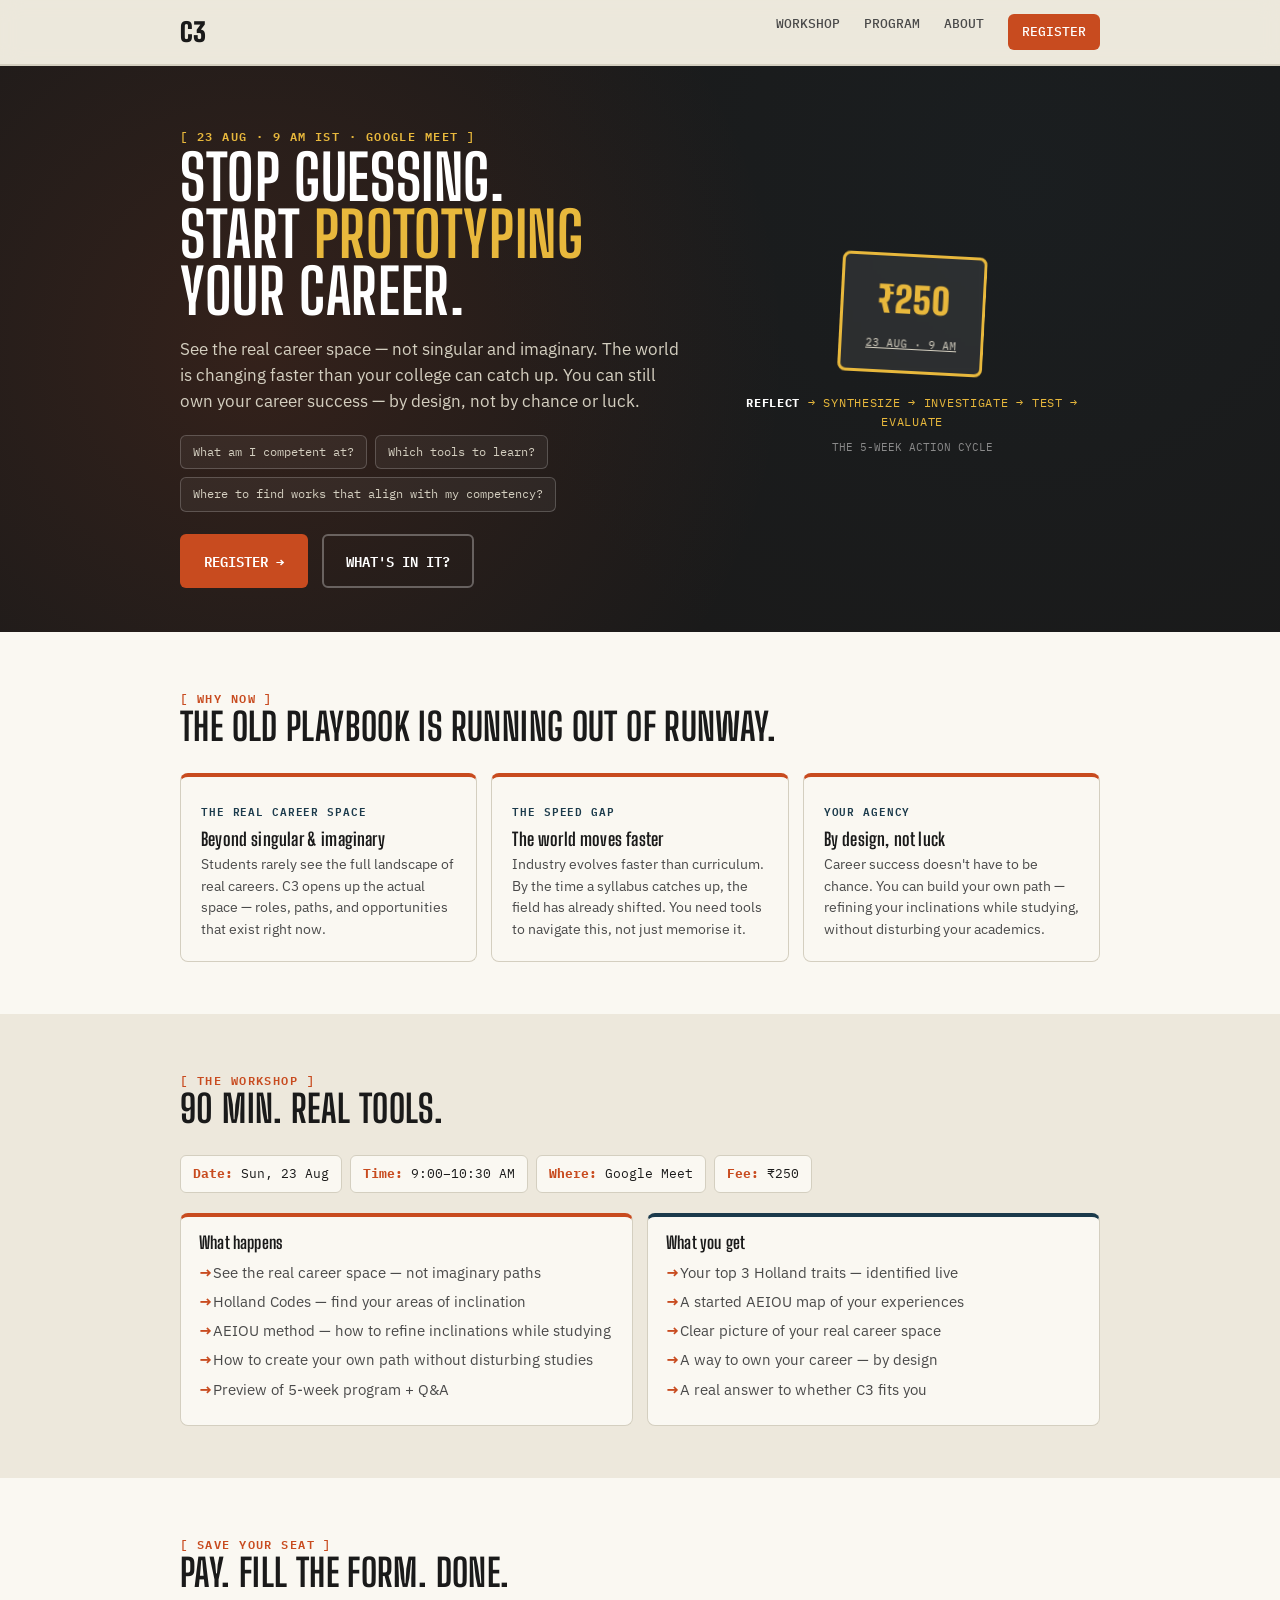
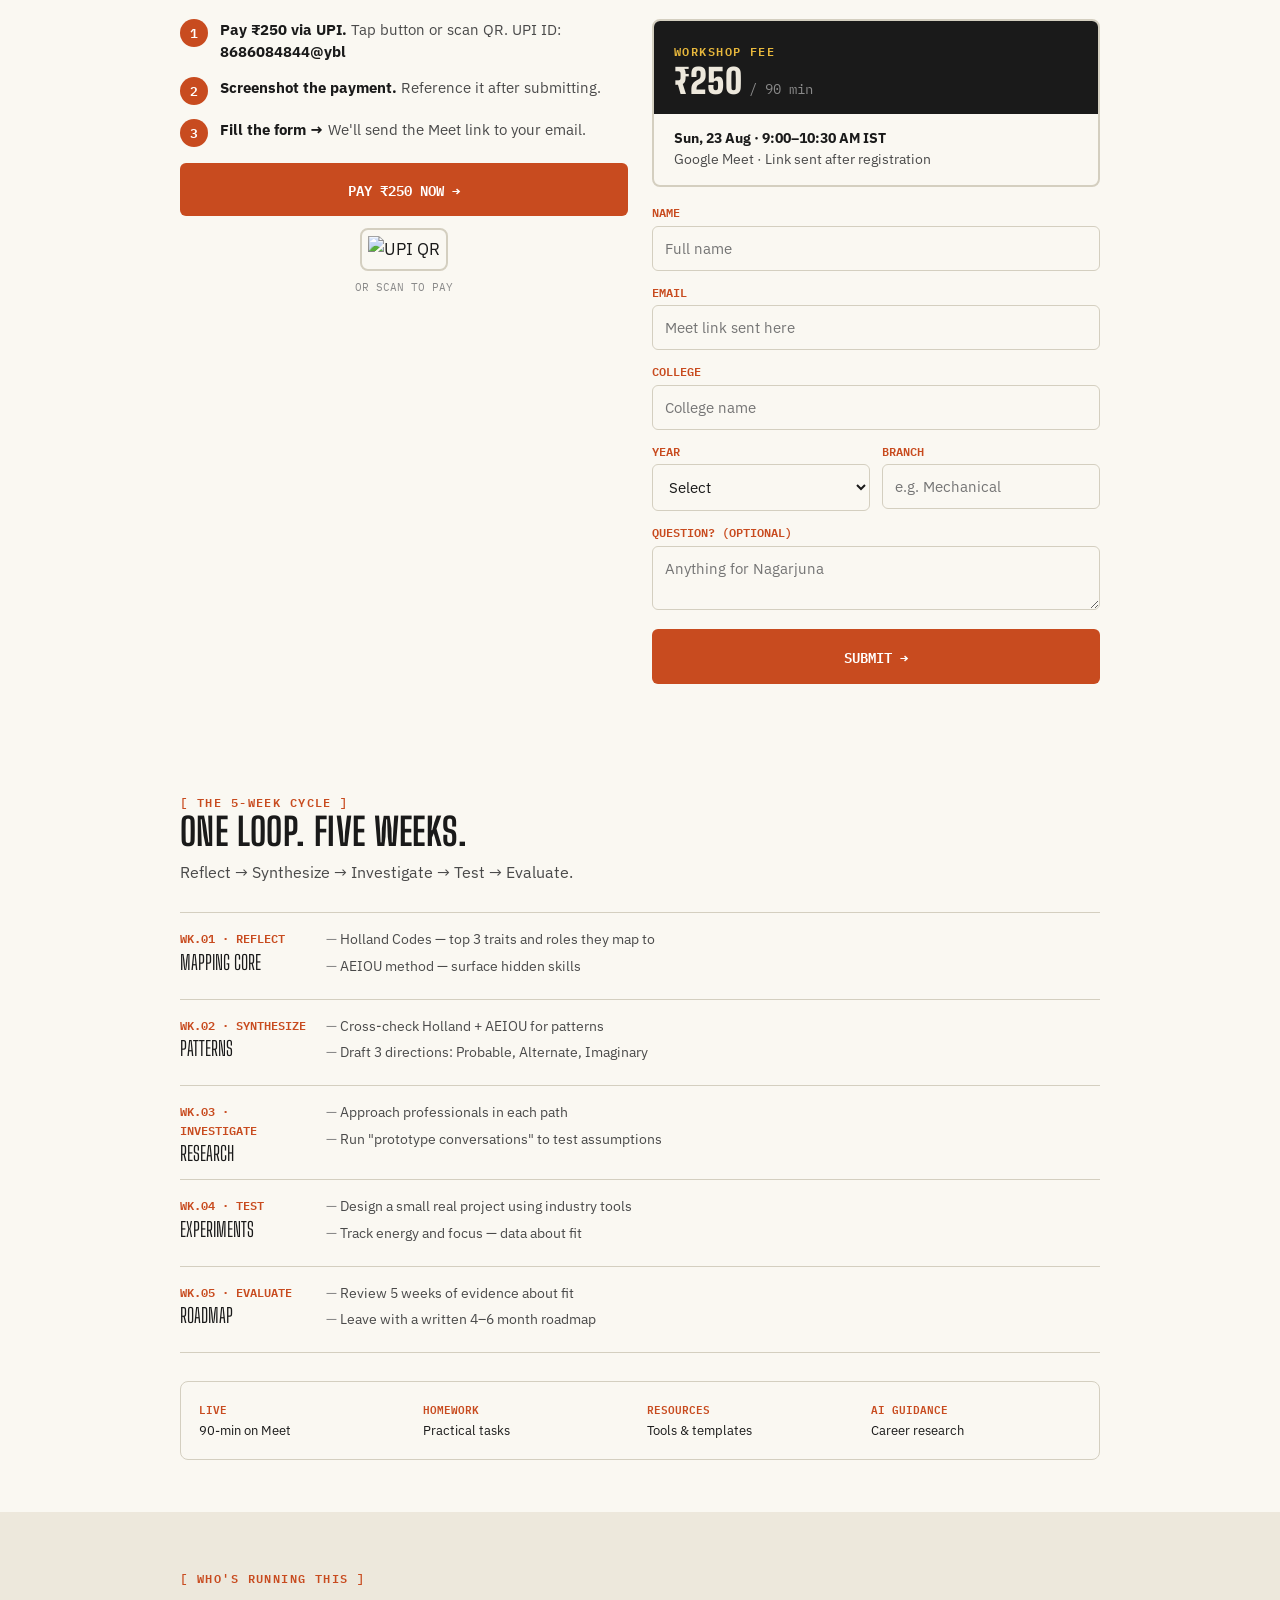
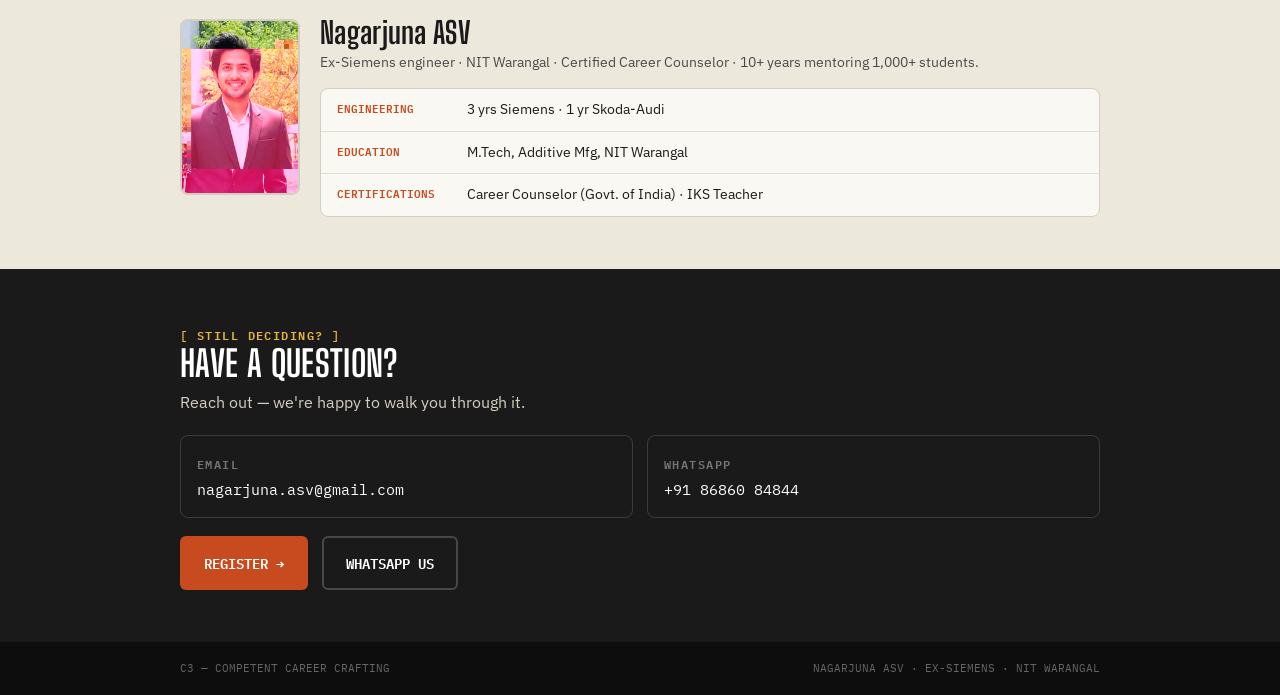
==== commit 86b1adf9: "feat: dark hero, bigger fonts, mobile-first, Nagarjuna photo, new content about real career space & " ====
--- a/index.html
+++ b/index.html
@@ -5,75 +5,103 @@
 <meta name="viewport" content="width=device-width,initial-scale=1">
 <title>C3 — Competent Career Crafting</title>
 <meta name="description" content="₹250 workshop · 23 Aug · 9 AM IST · Google Meet. Career-design tools for engineering students.">
-<link rel="icon" href="data:image/svg+xml,<svg xmlns='http://www.w3.org/2000/svg' viewBox='0 0 100 100'><rect width='100' height='100' rx='16' fill='%23C14A1F'/><text x='50' y='68' font-size='44' font-family='Arial' font-weight='900' fill='%23F2F6ED' text-anchor='middle'>C3</text></svg>">
+<link rel="icon" href="data:image/svg+xml,<svg xmlns='http://www.w3.org/2000/svg' viewBox='0 0 100 100'><rect width='100' height='100' rx='16' fill='%23C84B1F'/><text x='50' y='68' font-size='44' font-family='Arial' font-weight='900' fill='%23FAF8F2' text-anchor='middle'>C3</text></svg>">
 <link href="https://fonts.googleapis.com/css2?family=Big+Shoulders+Display:wght@700;900&family=IBM+Plex+Mono:wght@400;500;600&family=IBM+Plex+Sans:wght@400;500;600;700&display=swap" rel="stylesheet">
 <style>
 *{box-sizing:border-box;margin:0;padding:0}
-:root{--p:#F2F6ED;--c:#FCFCF8;--k:#1D2A24;--ks:#51625A;--kf:#8A9A8F;--r:#C14A1F;--rd:#9C3B16;--b:#2C4A5C;--l:#C9D6BF;--ls:#DCE6D3;--d:'Big Shoulders Display',sans-serif;--s:'IBM Plex Sans',sans-serif;--m:'IBM Plex Mono',monospace}
-body{background:var(--p);color:var(--k);font-family:var(--s);font-size:15px;line-height:1.5}
+:root{
+--p:#EDE8DC;--c:#FAF8F2;--k:#1A1A1A;--ks:#4A4A4A;--kf:#8A8A8A;--r:#C84B1F;--rd:#A53D17;--b:#1B3A4B;--l:#D4CFC0;--ls:#E2DED0;
+--accent:#E8B83C;--green:#3A5A40;--d:'Big Shoulders Display',sans-serif;--s:'IBM Plex Sans',sans-serif;--m:'IBM Plex Mono',monospace
+}
+body{background:var(--p);color:var(--k);font-family:var(--s);font-size:17px;line-height:1.55;-webkit-font-smoothing:antialiased}
 a{text-decoration:none;color:inherit}ul{list-style:none}
-h1,h2,h3{font-family:var(--d);line-height:.95;letter-spacing:.01em}
-.w{max-width:1040px;margin:0 auto;padding:0 20px}
-.ey{font-family:var(--m);font-size:11px;letter-spacing:.12em;text-transform:uppercase;color:var(--r)}
-.btn{display:inline-flex;align-items:center;gap:6px;font-family:var(--m);font-size:12px;text-transform:uppercase;padding:12px 18px;border-radius:3px;border:1.5px solid transparent;cursor:pointer;transition:.18s}.btn:hover{transform:translateY(-1px)}
-.bp{background:var(--r);color:var(--c)}.bp:hover{background:var(--rd)}
+h1,h2,h3{font-family:var(--d);line-height:.92;letter-spacing:.01em}
+.w{max-width:960px;margin:0 auto;padding:0 20px}
+.ey{font-family:var(--m);font-size:12px;letter-spacing:.12em;text-transform:uppercase;color:var(--r);font-weight:600}
+.btn{display:inline-flex;align-items:center;gap:8px;font-family:var(--m);font-size:14px;text-transform:uppercase;padding:14px 22px;border-radius:6px;border:2px solid transparent;cursor:pointer;transition:.18s;font-weight:600}
+.btn:hover{transform:translateY(-2px)}
+.bp{background:var(--r);color:#fff}.bp:hover{background:var(--rd)}
 .bg{border-color:var(--k);color:var(--k)}.bg:hover{background:var(--k);color:var(--p)}
-.fw{width:100%;justify-content:center}.fx{display:flex;gap:12px;flex-wrap:wrap;align-items:center}
-.h{position:sticky;top:0;z-index:50;background:rgba(242,246,237,.93);backdrop-filter:blur(8px);border-bottom:1px solid var(--l)}
-.hi{max-width:1040px;margin:0 auto;padding:10px 20px;display:flex;align-items:center;justify-content:space-between}
-.lo{font-family:var(--d);font-weight:900;font-size:22px}
-.nv{display:flex;gap:20px}.nv a{font-family:var(--m);font-size:11px;text-transform:uppercase;color:var(--ks)}.nv a:hover{color:var(--r)}.nv .ct{background:var(--r);color:var(--c);padding:7px 12px;border-radius:3px}
-.bu{display:none;flex-direction:column;gap:4px;background:none;border:0;cursor:pointer;padding:6px}.bu span{width:20px;height:2px;background:var(--k)}
-.hr{position:relative;overflow:hidden;padding:48px 0 36px;background-image:linear-gradient(rgba(201,214,191,.35) 1px,transparent 1px),linear-gradient(90deg,rgba(201,214,191,.35) 1px,transparent 1px);background-size:32px 32px}
-.hg{display:grid;grid-template-columns:1.2fr .8fr;gap:32px;align-items:center}
-.hr h1{font-size:clamp(32px,5vw,56px);text-transform:uppercase}.hr h1 em{font-style:normal;color:var(--r)}
-.sb{max-width:48ch;color:var(--ks);font-size:15px;margin:14px 0 18px}
-.ch{display:flex;flex-wrap:wrap;gap:6px;margin-bottom:20px}.ch span{font-family:var(--m);font-size:10.5px;padding:5px 9px;border:1px solid var(--l);border-radius:3px;color:var(--ks);background:var(--c)}
-.hv{text-align:center;position:relative}
-.stp{display:inline-block;border:2px solid var(--r);border-radius:3px;padding:12px 20px;text-align:center;transform:rotate(3deg);background:var(--c);box-shadow:0 2px 10px rgba(29,42,36,.08)}.stp i{font-family:var(--d);font-size:32px;font-weight:900;color:var(--r);font-style:normal;display:block}.stp u{font-family:var(--m);font-size:9px;text-transform:uppercase;color:var(--ks);margin-top:2px}
-.cy{font-family:var(--m);font-size:11px;color:var(--b);margin-top:16px;letter-spacing:.04em}.cy b{color:var(--r)}
-.cp{text-align:center;font-family:var(--m);font-size:10px;color:var(--kf);text-transform:uppercase;margin-top:6px}
-.s{padding:44px 0}.sd{background:#E7EEDD}
-.hd{max-width:560px;margin-bottom:24px}.hd h2{font-size:clamp(22px,3vw,34px);text-transform:uppercase}.hd p{color:var(--ks);font-size:14px;margin-top:8px}
-.wm{display:flex;flex-wrap:wrap;gap:7px;margin-bottom:18px}.wm span{font-family:var(--m);font-size:11px;padding:6px 10px;border:1px solid var(--l);border-radius:3px;background:var(--c)}.wm b{color:var(--r)}
-.wc{display:grid;grid-template-columns:1fr 1fr;gap:12px}.wi{background:var(--c);border:1px solid var(--l);border-radius:3px;padding:16px;border-top:3px solid var(--r)}.wi+.wi{border-top-color:var(--b)}.wi h3{font-family:var(--d);font-weight:700;font-size:15px;margin-bottom:8px}.wi li{color:var(--ks);font-size:13px;padding-left:12px;position:relative;margin-bottom:5px}.wi li::before{content:"\2192";position:absolute;left:0;color:var(--r)}
-.rg{display:grid;grid-template-columns:1fr 1fr;gap:20px;align-items:start}.st{display:flex;gap:10px;align-items:flex-start;margin-bottom:12px}.st i{flex:0 0 24px;width:24px;height:24px;border-radius:50%;background:var(--r);color:var(--c);font-family:var(--m);font-size:11px;font-weight:600;display:flex;align-items:center;justify-content:center;font-style:normal}.st p{font-size:13px;color:var(--ks);line-height:1.4}.st b{color:var(--k)}
-.qr{text-align:center;margin-top:14px}.qr img{border:1px solid var(--l);border-radius:3px;padding:4px;background:var(--c)}
-.pr{border:1px solid var(--l);background:var(--c);border-radius:3px;overflow:hidden;margin-bottom:14px}.ph{background:var(--k);color:var(--p);padding:14px 18px}.ph .ey{color:#E8A688}.pa{font-family:var(--d);font-size:30px;font-weight:900;line-height:1}.pa span{font-size:12px;font-weight:400;color:var(--kf);font-family:var(--m)}.pb{padding:12px 18px;font-size:12.5px;color:var(--ks)}.pb b{color:var(--k)}
-form.f{display:flex;flex-direction:column;gap:10px}form.f label{font-family:var(--m);font-size:10px;text-transform:uppercase;color:var(--r);display:block;margin-bottom:3px}form.f input,form.f select,form.f textarea{font-family:var(--s);font-size:13px;padding:10px;border:1px solid var(--l);border-radius:3px;background:var(--c);color:var(--k);width:100%}form.f input:focus,form.f select:focus,form.f textarea:focus{outline:none;border-color:var(--r)}form.f textarea{resize:vertical;min-height:40px}.rr{display:grid;grid-template-columns:1fr 1fr;gap:10px}
-.ok{display:none;padding:18px;border:1px solid var(--r);border-radius:3px;background:var(--c);text-align:center}.ok h3{font-family:var(--d);font-size:18px;color:var(--r);margin-bottom:4px}.ok p{color:var(--ks);font-size:13px}.ok .sm{color:var(--kf);font-size:11px;margin-top:8px;font-family:var(--m)}
-.wks{display:flex;flex-direction:column}.wk{display:grid;grid-template-columns:110px 1fr;gap:14px;padding:12px 0;border-top:1px solid var(--l)}.wk:last-child{border-bottom:1px solid var(--l)}.wk .tg .n{display:block;font-family:var(--m);font-size:10.5px;color:var(--r);font-weight:600}.wk .tg .v{display:block;font-family:var(--d);text-transform:uppercase;font-size:16px;line-height:1;margin-top:3px}.wk li{color:var(--ks);font-size:12.5px;padding-left:12px;position:relative;margin-bottom:3px}.wk li::before{content:"\2014";position:absolute;left:0;color:var(--kf)}
-.ic{margin-top:24px;padding:14px;border:1px solid var(--l);background:var(--c);border-radius:3px;display:grid;grid-template-columns:repeat(4,1fr);gap:10px}.ic .it .t{font-family:var(--m);font-size:9.5px;color:var(--r);text-transform:uppercase;display:block;margin-bottom:3px}.ic .it p{font-size:11.5px}
-.fac{display:grid;grid-template-columns:1fr 1fr;gap:24px;align-items:start}.fac h2{font-size:clamp(22px,2.8vw,32px)}.fac .role{color:var(--ks);font-size:13px;margin-top:6px}.sp{border:1px solid var(--l);background:var(--c);border-radius:3px;overflow:hidden}.sr{display:grid;grid-template-columns:120px 1fr;gap:10px;padding:10px 14px;border-bottom:1px solid var(--ls)}.sr:last-child{border-bottom:none}.sr dt{font-family:var(--m);font-size:10px;text-transform:uppercase;color:var(--r)}.sr dd{font-size:12px}
-.ct{background:var(--k);color:var(--p);padding:44px 0}.ct .ey{color:#E8A688}.ct h2{color:var(--p);font-size:clamp(22px,3vw,34px);text-transform:uppercase}.ct p.lead{color:var(--ls);font-size:14px;max-width:48ch;margin:8px 0 18px}.cg{display:grid;grid-template-columns:1fr 1fr;gap:12px;margin-bottom:16px}.ci{border:1px solid rgba(255,255,255,.15);border-radius:3px;padding:12px 14px}.ci .ey{color:rgba(255,255,255,.5)}.ci a{font-family:var(--m);font-size:13px;color:var(--p)}.ci a:hover{color:var(--r)}.bd{border-color:rgba(255,255,255,.2);color:var(--p)}.bd:hover{background:var(--p);color:var(--k)}
-footer{background:#161F1B;color:var(--kf);padding:16px 0}.ft{display:flex;justify-content:space-between;flex-wrap:wrap;gap:6px;font-family:var(--m);font-size:10px}
-@media(max-width:700px){.hg,.wc,.rg,.fac,.cg{grid-template-columns:1fr}.ic{grid-template-columns:1fr 1fr}.sr,.wk{grid-template-columns:1fr;gap:2px}.s{padding:32px 0}.hr{padding:36px 0 28px}.nv{display:none}.bu{display:flex}}
+.fw{width:100%;justify-content:center}.fx{display:flex;gap:14px;flex-wrap:wrap;align-items:center}
+.h{position:sticky;top:0;z-index:50;background:rgba(237,232,220,.95);backdrop-filter:blur(10px);border-bottom:2px solid var(--l)}
+.hi{max-width:960px;margin:0 auto;padding:12px 20px;display:flex;align-items:center;justify-content:space-between}
+.lo{font-family:var(--d);font-weight:900;font-size:26px}
+.nv{display:flex;gap:24px}.nv a{font-family:var(--m);font-size:13px;text-transform:uppercase;color:var(--ks);font-weight:500}.nv a:hover{color:var(--r)}.nv .ct{background:var(--r);color:#fff;padding:8px 14px;border-radius:6px}
+.bu{display:none;flex-direction:column;gap:5px;background:none;border:0;cursor:pointer;padding:6px}.bu span{width:22px;height:2.5px;background:var(--k);border-radius:2px}
+.hero{position:relative;overflow:hidden;padding:56px 0 44px;background:var(--k);background-image:radial-gradient(circle at 20% 50%,rgba(200,75,31,.15) 0%,transparent 50%),radial-gradient(circle at 80% 20%,rgba(27,58,75,.12) 0%,transparent 50%);color:var(--p)}
+.hg{display:grid;grid-template-columns:1.15fr .85fr;gap:36px;align-items:center}
+.hero h1{font-size:clamp(36px,6vw,62px);text-transform:uppercase;color:#fff}.hero h1 em{font-style:normal;color:var(--accent)}
+.hero .ey{color:var(--accent)}
+.sb{max-width:50ch;color:#D4CFC0;font-size:17px;margin:16px 0 20px}
+.ch{display:flex;flex-wrap:wrap;gap:8px;margin-bottom:22px}.ch span{font-family:var(--m);font-size:12px;padding:7px 12px;border:1px solid rgba(255,255,255,.2);border-radius:6px;color:#D4CFC0;background:rgba(255,255,255,.05)}
+.hv{text-align:center}
+.stp{display:inline-block;border:3px solid var(--accent);border-radius:8px;padding:16px 24px;text-align:center;transform:rotate(3deg);background:rgba(255,255,255,.08);backdrop-filter:blur(4px)}.stp i{font-family:var(--d);font-size:36px;font-weight:900;color:var(--accent);font-style:normal;display:block}.stp u{font-family:var(--m);font-size:11px;text-transform:uppercase;color:#D4CFC0;margin-top:4px}
+.cy{font-family:var(--m);font-size:12px;color:var(--accent);margin-top:20px;letter-spacing:.06em}.cy b{color:#fff}
+.cp{text-align:center;font-family:var(--m);font-size:11px;color:#8A8A8A;text-transform:uppercase;margin-top:8px}
+.s{padding:52px 0}.sd{background:var(--c)}
+.hd{max-width:620px;margin-bottom:28px}.hd h2{font-size:clamp(26px,3.5vw,38px);text-transform:uppercase}.hd p{color:var(--ks);font-size:16px;margin-top:10px}
+.cards{display:grid;grid-template-columns:repeat(3,1fr);gap:14px}
+.card{background:var(--c);border:1px solid var(--l);border-radius:8px;padding:20px;border-top:4px solid var(--r)}.card .t{font-family:var(--m);font-size:11px;letter-spacing:.08em;color:var(--b);text-transform:uppercase;font-weight:600}.card h3{font-family:var(--d);text-transform:none;font-weight:700;font-size:18px;margin:8px 0 6px}.card p{color:var(--ks);font-size:14px}
+.wm{display:flex;flex-wrap:wrap;gap:8px;margin-bottom:20px}.wm span{font-family:var(--m);font-size:13px;padding:8px 12px;border:1px solid var(--l);border-radius:6px;background:var(--c)}.wm b{color:var(--r)}
+.wc{display:grid;grid-template-columns:1fr 1fr;gap:14px}.wi{background:var(--c);border:1px solid var(--l);border-radius:8px;padding:18px;border-top:4px solid var(--r)}.wi+.wi{border-top-color:var(--b)}.wi h3{font-family:var(--d);font-weight:700;font-size:17px;margin-bottom:10px}.wi li{color:var(--ks);font-size:15px;padding-left:14px;position:relative;margin-bottom:6px}.wi li::before{content:"\2192";position:absolute;left:0;color:var(--r);font-weight:700}
+.rg{display:grid;grid-template-columns:1fr 1fr;gap:24px;align-items:start}.st{display:flex;gap:12px;align-items:flex-start;margin-bottom:14px}.st i{flex:0 0 28px;width:28px;height:28px;border-radius:50%;background:var(--r);color:#fff;font-family:var(--m);font-size:13px;font-weight:600;display:flex;align-items:center;justify-content:center;font-style:normal}.st p{font-size:15px;color:var(--ks);line-height:1.45}.st b{color:var(--k)}
+.qr{text-align:center;margin-top:16px}.qr img{border:2px solid var(--l);border-radius:8px;padding:6px;background:var(--c)}
+.pr{border:2px solid var(--l);background:var(--c);border-radius:8px;overflow:hidden;margin-bottom:16px}.ph{background:var(--k);color:var(--p);padding:16px 20px}.ph .ey{color:var(--accent)}.pa{font-family:var(--d);font-size:34px;font-weight:900;line-height:1}.pa span{font-size:14px;font-weight:400;color:#8A8A8A;font-family:var(--m)}.pb{padding:14px 20px;font-size:14px;color:var(--ks)}.pb b{color:var(--k)}
+form.f{display:flex;flex-direction:column;gap:12px}form.f label{font-family:var(--m);font-size:12px;text-transform:uppercase;color:var(--r);display:block;margin-bottom:4px;font-weight:600}form.f input,form.f select,form.f textarea{font-family:var(--s);font-size:15px;padding:12px;border:1px solid var(--l);border-radius:6px;background:var(--c);color:var(--k);width:100%}form.f input:focus,form.f select:focus,form.f textarea:focus{outline:none;border-color:var(--r)}form.f textarea{resize:vertical;min-height:50px}.rr{display:grid;grid-template-columns:1fr 1fr;gap:12px}
+.ok{display:none;padding:20px;border:2px solid var(--r);border-radius:8px;background:var(--c);text-align:center}.ok h3{font-family:var(--d);font-size:22px;color:var(--r);margin-bottom:6px}.ok p{color:var(--ks);font-size:15px}.ok .sm{color:var(--kf);font-size:12px;margin-top:10px;font-family:var(--m)}
+.wks{display:flex;flex-direction:column}.wk{display:grid;grid-template-columns:130px 1fr;gap:16px;padding:16px 0;border-top:1px solid var(--l)}.wk:last-child{border-bottom:1px solid var(--l)}.wk .tg .n{display:block;font-family:var(--m);font-size:12px;color:var(--r);font-weight:600}.wk .tg .v{display:block;font-family:var(--d);text-transform:uppercase;font-size:20px;line-height:1;margin-top:4px}.wk li{color:var(--ks);font-size:14px;padding-left:14px;position:relative;margin-bottom:5px}.wk li::before{content:"\2014";position:absolute;left:0;color:var(--kf)}
+.ic{margin-top:28px;padding:18px;border:1px solid var(--l);background:var(--c);border-radius:8px;display:grid;grid-template-columns:repeat(4,1fr);gap:14px}.ic .it .t{font-family:var(--m);font-size:11px;color:var(--r);text-transform:uppercase;display:block;margin-bottom:4px;font-weight:600}.ic .it p{font-size:13px}
+.fac{display:grid;grid-template-columns:auto 1fr;gap:20px;align-items:start}
+.fac img{width:120px;height:auto;border-radius:8px;border:2px solid var(--l)}
+.fac .info h2{font-size:clamp(22px,3vw,30px);text-transform:none}.fac .info .role{color:var(--ks);font-size:14px;margin-top:6px}
+.sp{border:1px solid var(--l);background:var(--c);border-radius:8px;overflow:hidden;margin-top:14px}.sr{display:grid;grid-template-columns:120px 1fr;gap:10px;padding:10px 16px;border-bottom:1px solid var(--ls)}.sr:last-child{border-bottom:none}.sr dt{font-family:var(--m);font-size:11px;text-transform:uppercase;color:var(--r);font-weight:600}.sr dd{font-size:14px}
+.ct{background:var(--k);color:var(--p);padding:52px 0}.ct .ey{color:var(--accent)}.ct h2{color:#fff;font-size:clamp(26px,3.5vw,36px);text-transform:uppercase}.ct p.lead{color:#D4CFC0;font-size:16px;max-width:50ch;margin:10px 0 20px}.cg{display:grid;grid-template-columns:1fr 1fr;gap:14px;margin-bottom:18px}.ci{border:1px solid rgba(255,255,255,.15);border-radius:8px;padding:14px 16px}.ci .ey{color:rgba(255,255,255,.4)}.ci a{font-family:var(--m);font-size:15px;color:#fff}.ci a:hover{color:var(--accent)}.bd{border-color:rgba(255,255,255,.2);color:#fff}.bd:hover{background:#fff;color:var(--k)}
+footer{background:#0D0D0D;color:#666;padding:18px 0}.ft{display:flex;justify-content:space-between;flex-wrap:wrap;gap:8px;font-family:var(--m);font-size:11px}
+@media(max-width:700px){
+body{font-size:16px}
+.hg,.cards,.wc,.rg,.cg{grid-template-columns:1fr}
+.ic{grid-template-columns:1fr 1fr}
+.fac{grid-template-columns:auto 1fr;gap:14px}.fac img{width:90px}
+.sr{grid-template-columns:1fr;gap:2px}.wk{grid-template-columns:1fr;gap:6px}
+.s{padding:36px 0}.hero{padding:40px 0 32px}
+.nv{display:none}.bu{display:flex}
+.hero h1{font-size:clamp(30px,8vw,48px)}
+.btn{font-size:13px;padding:12px 18px}
+.hd h2{font-size:clamp(22px,6vw,30px)}
+}
 @media(prefers-reduced-motion:reduce){*{transition-duration:.01ms!important}}
 </style></head><body>
 <header class="h"><div class="hi"><span class="lo">C3</span>
 <nav class="nv" id="nv"><a href="#workshop">Workshop</a><a href="#program">Program</a><a href="#facilitator">About</a><a href="#register" class="ct">Register</a></nav>
 <button class="bu" id="bu" aria-label="Menu"><span></span><span></span><span></span></button></div></header>
-<section class="hr"><div class="w hg"><div>
+<section class="hero"><div class="w hg"><div>
 <span class="ey">[ 23 AUG · 9 AM IST · GOOGLE MEET ]</span>
 <h1>Stop guessing.<br>Start <em>prototyping</em> your career.</h1>
-<p class="sb">A 90-minute workshop with real career-design tools — not a sales pitch. Like it? The full 5-week program goes deeper.</p>
-<div class="ch"><span>What am I competent at?</span><span>Which tools to learn?</span><span>How to find direction?</span></div>
-<div class="fx"><a href="#register" class="btn bp">Register →</a><a href="#workshop" class="btn bg">What's in it?</a></div></div>
+<p class="sb">See the real career space — not singular and imaginary. The world is changing faster than your college can catch up. You can still own your career success — by design, not by chance or luck.</p>
+<div class="ch"><span>What am I competent at?</span><span>Which tools to learn?</span><span>Where to find works that align with my competency?</span></div>
+<div class="fx"><a href="#register" class="btn bp">Register →</a><a href="#workshop" class="btn bg" style="border-color:rgba(255,255,255,.3);color:#fff">What's in it?</a></div></div>
 <div class="hv"><div class="stp"><i>₹250</i><u>23 AUG · 9 AM</u></div>
 <p class="cy"><b>REFLECT</b> → SYNTHESIZE → INVESTIGATE → TEST → EVALUATE</p>
 <p class="cp">The 5-week action cycle</p></div></div></section>
-<section id="workshop" class="s sd"><div class="w">
+<section id="why" class="s sd"><div class="w">
+<div class="hd"><span class="ey">[ WHY NOW ]</span><h2>The old playbook is running out of runway.</h2></div>
+<div class="cards">
+<div class="card"><span class="t">The Real Career Space</span><h3>Beyond singular & imaginary</h3><p>Students rarely see the full landscape of real careers. C3 opens up the actual space — roles, paths, and opportunities that exist right now.</p></div>
+<div class="card"><span class="t">The Speed Gap</span><h3>The world moves faster</h3><p>Industry evolves faster than curriculum. By the time a syllabus catches up, the field has already shifted. You need tools to navigate this, not just memorise it.</p></div>
+<div class="card"><span class="t">Your Agency</span><h3>By design, not luck</h3><p>Career success doesn't have to be chance. You can build your own path — refining your inclinations while studying, without disturbing your academics.</p></div>
+</div></div></section>
+<section id="workshop" class="s"><div class="w">
 <div class="hd"><span class="ey">[ THE WORKSHOP ]</span><h2>90 min. Real tools.</h2></div>
 <div class="wm"><span><b>Date:</b> Sun, 23 Aug</span><span><b>Time:</b> 9:00–10:30 AM</span><span><b>Where:</b> Google Meet</span><span><b>Fee:</b> ₹250</span></div>
-<div class="wc"><div class="wi"><h3>What happens</h3><ul><li>C3 methodology — what it is, why it works</li><li>Holland Codes — find your top 3 traits</li><li>AEIOU method — break experiences into skills</li><li>Preview of 5-week program + Q&A</li></ul></div>
-<div class="wi"><h3>What you get</h3><ul><li>Your top 3 Holland traits — live</li><li>A started AEIOU map</li><li>Clear picture of the 5-week program</li><li>A real answer to whether C3 fits you</li></ul></div></div></div></section>
-<section id="register" class="s"><div class="w">
+<div class="wc"><div class="wi"><h3>What happens</h3><ul><li>See the real career space — not imaginary paths</li><li>Holland Codes — find your areas of inclination</li><li>AEIOU method — how to refine inclinations while studying</li><li>How to create your own path without disturbing studies</li><li>Preview of 5-week program + Q&A</li></ul></div>
+<div class="wi"><h3>What you get</h3><ul><li>Your top 3 Holland traits — identified live</li><li>A started AEIOU map of your experiences</li><li>Clear picture of your real career space</li><li>A way to own your career — by design</li><li>A real answer to whether C3 fits you</li></ul></div></div></div></section>
+<section id="register" class="s sd"><div class="w">
 <div class="hd"><span class="ey">[ SAVE YOUR SEAT ]</span><h2>Pay. Fill the form. Done.</h2></div>
 <div class="rg"><div>
 <div class="st"><i>1</i><p><b>Pay ₹250 via UPI.</b> Tap button or scan QR. UPI ID: <b>8686084844@ybl</b></p></div>
 <div class="st"><i>2</i><p><b>Screenshot the payment.</b> Reference it after submitting.</p></div>
 <div class="st"><i>3</i><p><b>Fill the form →</b> We'll send the Meet link to your email.</p></div>
-<div class="qr"><a href="upi://pay?pa=8686084844@ybl&pn=Nagarjuna%20ASV&am=250&cu=INR&tn=C3%20Workshop" class="btn bp fw">Pay ₹250 Now →</a><br><img src="https://api.qrserver.com/v1/create-qr-code/?size=130x130&data=upi%3A%2F%2Fpay%3Fpa%3D8686084844%40ybl%26pn%3DNagarjuna%26am%3D250%26cu%3DINR" alt="UPI QR" width="130" height="130" style="margin-top:10px"><p class="cp">Or scan to pay</p></div></div><div>
+<div class="qr"><a href="upi://pay?pa=8686084844@ybl&pn=Nagarjuna%20ASV&am=250&cu=INR&tn=C3%20Workshop" class="btn bp fw">Pay ₹250 Now →</a><br><img src="https://api.qrserver.com/v1/create-qr-code/?size=140x140&data=upi%3A%2F%2Fpay%3Fpa%3D8686084844%40ybl%26pn%3DNagarjuna%26am%3D250%26cu%3DINR" alt="UPI QR" width="140" height="140" style="margin-top:12px"><p class="cp">Or scan to pay</p></div></div><div>
 <div class="pr"><div class="ph"><span class="ey">Workshop Fee</span><div class="pa">₹250 <span>/ 90 min</span></div></div><div class="pb"><b>Sun, 23 Aug · 9:00–10:30 AM IST</b><br>Google Meet · Link sent after registration</div></div>
 <form class="f" id="rf">
 <div><label for="n">Name</label><input type="text" id="n" placeholder="Full name"></div>
@@ -96,17 +124,22 @@
 </div>
 <div class="ic"><div class="it"><span class="t">Live</span><p>90-min on Meet</p></div><div class="it"><span class="t">Homework</span><p>Practical tasks</p></div><div class="it"><span class="t">Resources</span><p>Tools & templates</p></div><div class="it"><span class="t">AI Guidance</span><p>Career research</p></div></div>
 </div></section>
-<section id="facilitator" class="s"><div class="w fac">
-<div><span class="ey">[ WHO'S RUNNING THIS ]</span><h2>Nagarjuna ASV</h2><p class="role">Ex-Siemens engineer · NIT Warangal · Certified Career Counselor · 10+ years mentoring 1,000+ students.</p></div>
-<dl class="sp"><div class="sr"><dt>Engineering</dt><dd>3 yrs Siemens · 1 yr Skoda-Audi</dd></div><div class="sr"><dt>Education</dt><dd>M.Tech, Additive Mfg, NIT Warangal</dd></div><div class="sr"><dt>Certifications</dt><dd>Career Counselor (Govt. of India) · IKS Teacher</dd></div><div class="sr"><dt>Mentorship</dt><dd>15+ youth camps · 2 National Youth Camps</dd></div></dl>
-</div></section>
+<section id="facilitator" class="s"><div class="w">
+<div class="hd"><span class="ey">[ WHO'S RUNNING THIS ]</span></div>
+<div class="fac">
+<img src="nagarjuna.jpg" alt="Nagarjuna ASV">
+<div class="info">
+<h2>Nagarjuna ASV</h2>
+<p class="role">Ex-Siemens engineer · NIT Warangal · Certified Career Counselor · 10+ years mentoring 1,000+ students.</p>
+<dl class="sp"><div class="sr"><dt>Engineering</dt><dd>3 yrs Siemens · 1 yr Skoda-Audi</dd></div><div class="sr"><dt>Education</dt><dd>M.Tech, Additive Mfg, NIT Warangal</dd></div><div class="sr"><dt>Certifications</dt><dd>Career Counselor (Govt. of India) · IKS Teacher</dd></div></dl>
+</div></div></div></section>
 <section class="ct"><div class="w"><span class="ey">[ STILL DECIDING? ]</span><h2>Have a question?</h2><p class="lead">Reach out — we're happy to walk you through it.</p>
 <div class="cg"><div class="ci"><span class="ey">Email</span><br><a href="mailto:nagarjuna.asv@gmail.com?subject=C3%20Workshop">nagarjuna.asv@gmail.com</a></div><div class="ci"><span class="ey">WhatsApp</span><br><a href="https://wa.me/918686084844" target="_blank" rel="noopener">+91 86860 84844</a></div></div>
 <div class="fx"><a href="#register" class="btn bp">Register →</a><a href="https://wa.me/918686084844" target="_blank" rel="noopener" class="btn bd">WhatsApp us</a></div></div></section>
 <footer><div class="w ft"><span>C3 — COMPETENT CAREER CRAFTING</span><span>NAGARJUNA ASV · EX-SIEMENS · NIT WARANGAL</span></div></footer>
 <script>
-document.getElementById('bu').onclick=function(){var n=document.getElementById('nv'),s=n.style.display==='flex';n.style.display=s?'none':'flex';if(!s){n.style.cssText='position:absolute;top:100%;left:0;right:0;background:var(--p);flex-direction:column;align-items:flex-start;gap:0;border-bottom:1px solid var(--l);padding:0 20px';n.querySelectorAll('a').forEach(function(a){a.style.cssText='width:100%;padding:12px 0;border-top:1px solid var(--ls)'})}};
-var HK='https://script.google.com/macros/s/AKfycbwtbx0BCUuix9vDz_ygGtktAjzyG4_QDvmKMsnQB59YifezHWm0XgRFEb1QD9lpLh0r9g/exec';
+document.getElementById('bu').onclick=function(){var n=document.getElementById('nv'),s=n.style.display==='flex';n.style.display=s?'none':'flex';if(!s){n.style.cssText='position:absolute;top:100%;left:0;right:0;background:var(--p);flex-direction:column;align-items:flex-start;gap:0;border-bottom:2px solid var(--l);padding:0 20px';n.querySelectorAll('a').forEach(function(a){a.style.cssText='width:100%;padding:14px 0;border-top:1px solid var(--ls)'})}};
+var HK='https://script.google.com/macros/s/AKfycbz4k5z8S73oa0-cedGDfzmaB8p7EEH-0UP1w31O5DB6gWcUkKyHIjPTd5c8f0a7qeMLqw/exec';
 var hi=document.createElement('iframe');hi.name='hf';hi.style.display='none';document.body.appendChild(hi);
-document.getElementById('sb').onclick=function(){var d={},id={n:'n',e:'em',c:'col',y:'yr',b:'br',q:'q'};for(var k in id)d[k]=document.getElementById(id[k]).value.trim();if(!d.n||!d.e||!d.c||!d.y||!d.b){alert('Please fill in all required fields.');return;}var t=this;t.disabled=true;t.textContent='Submitting...';var f=document.createElement('form');f.method='POST';f.action=HK;f.target='hf';Object.keys(d).forEach(function(k){var i=document.createElement('input');i.type='hidden';i.name=k;i.value=d[k];f.appendChild(i)});document.body.appendChild(f);f.submit();setTimeout(function(){document.body.removeChild(f);document.getElementById('rf').style.display='none';document.getElementById('ok').style.display='block';t.disabled=false;t.textContent='Submit \u2192'},2500)};
+document.getElementById('sb').onclick=function(){var d={},id={name:'n',email:'em',college:'col',year:'yr',branch:'br',question:'q'};for(var k in id)d[k]=document.getElementById(id[k]).value.trim();if(!d.name||!d.email||!d.college||!d.year||!d.branch){alert('Please fill in all required fields.');return;}var t=this;t.disabled=true;t.textContent='Submitting...';var f=document.createElement('form');f.method='POST';f.action=HK;f.target='hf';Object.keys(d).forEach(function(k){var i=document.createElement('input');i.type='hidden';i.name=k;i.value=d[k];f.appendChild(i)});document.body.appendChild(f);f.submit();setTimeout(function(){document.body.removeChild(f);document.getElementById('rf').style.display='none';document.getElementById('ok').style.display='block';t.disabled=false;t.textContent='Submit \u2192'},2500)};
 </script></body></html>
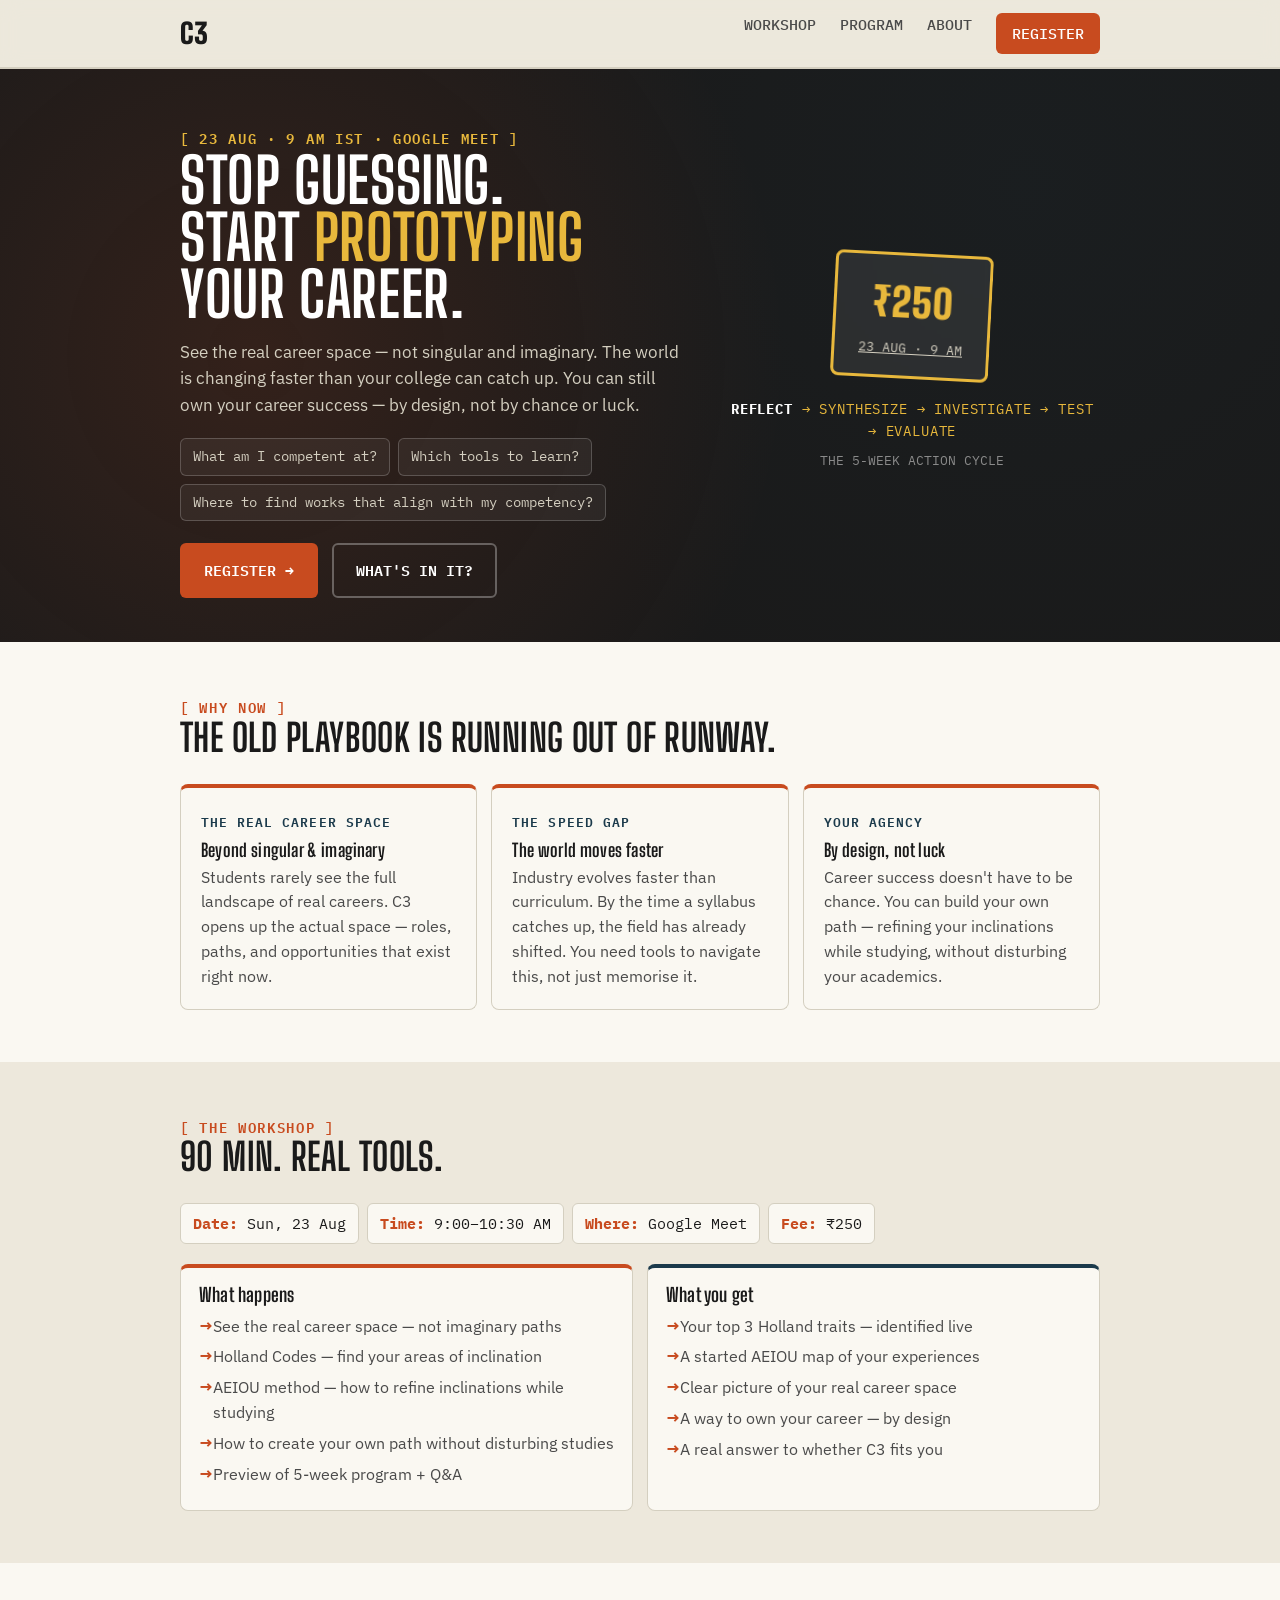
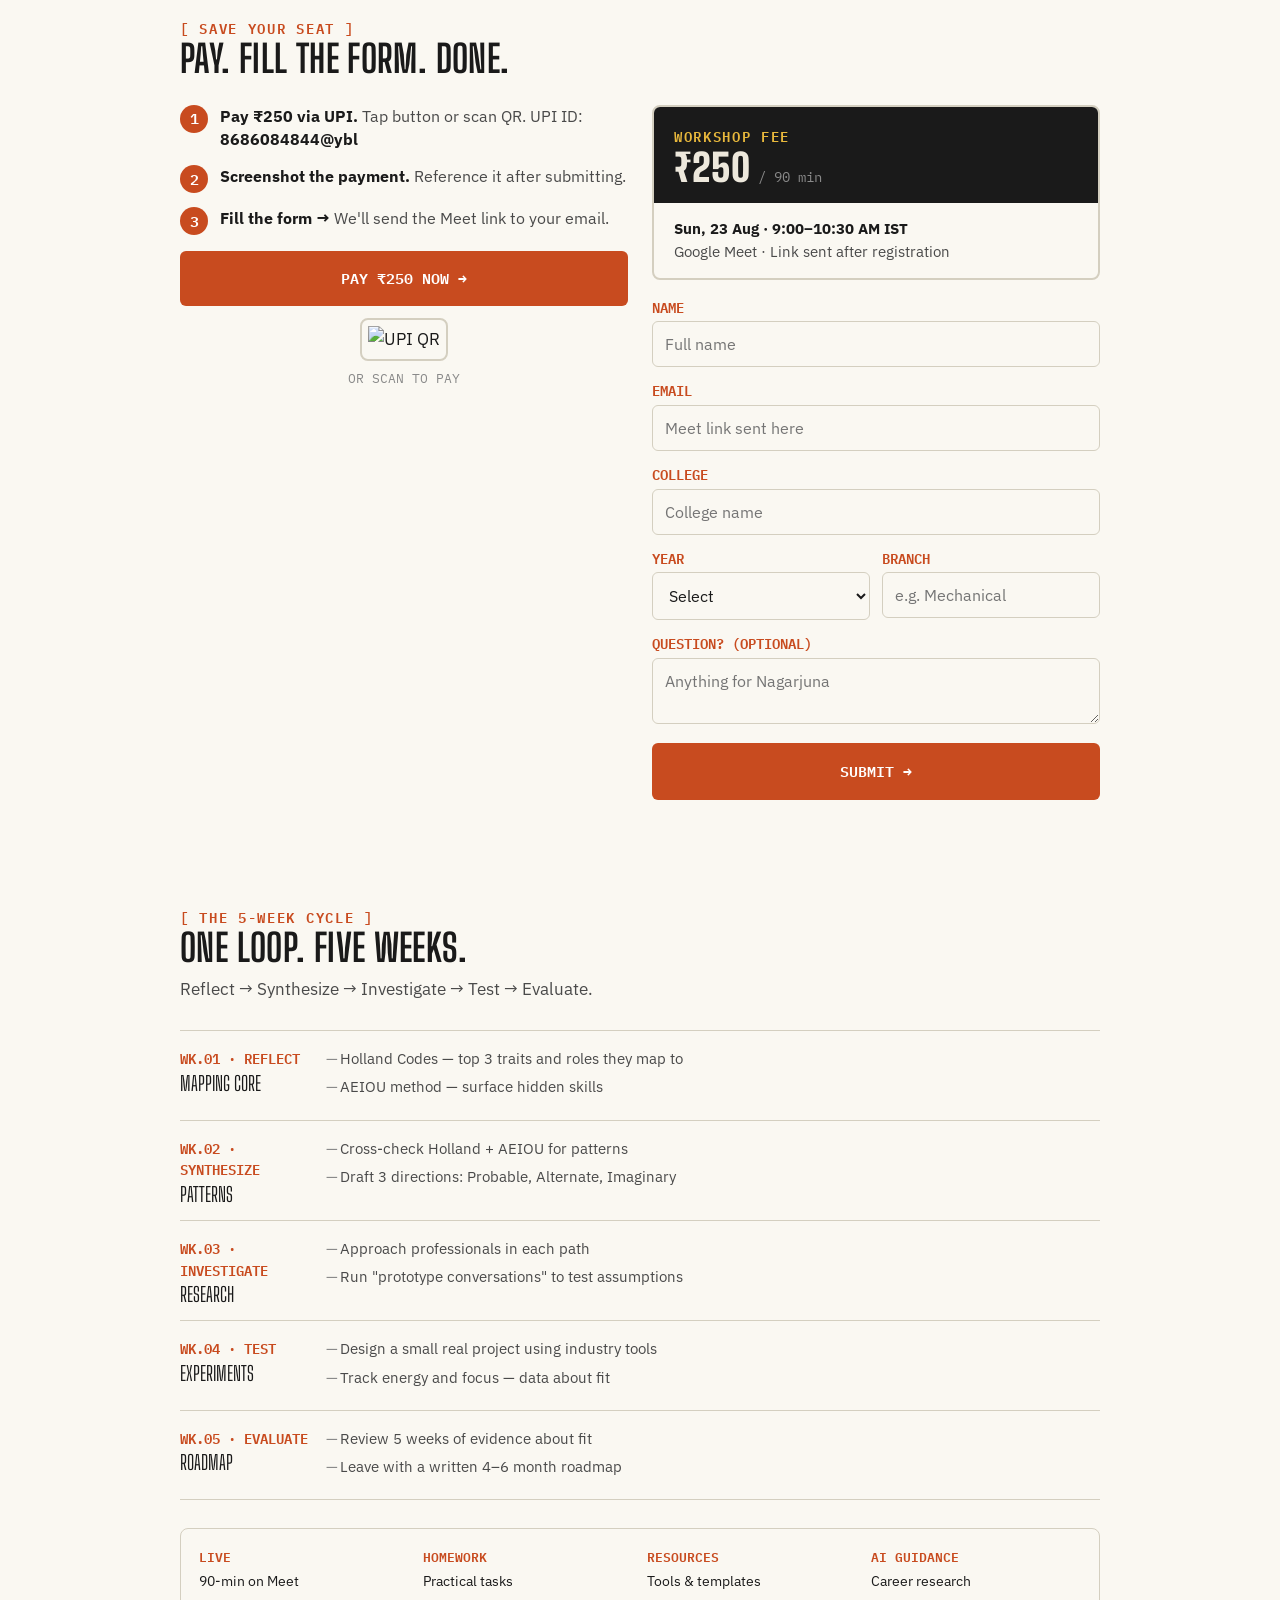
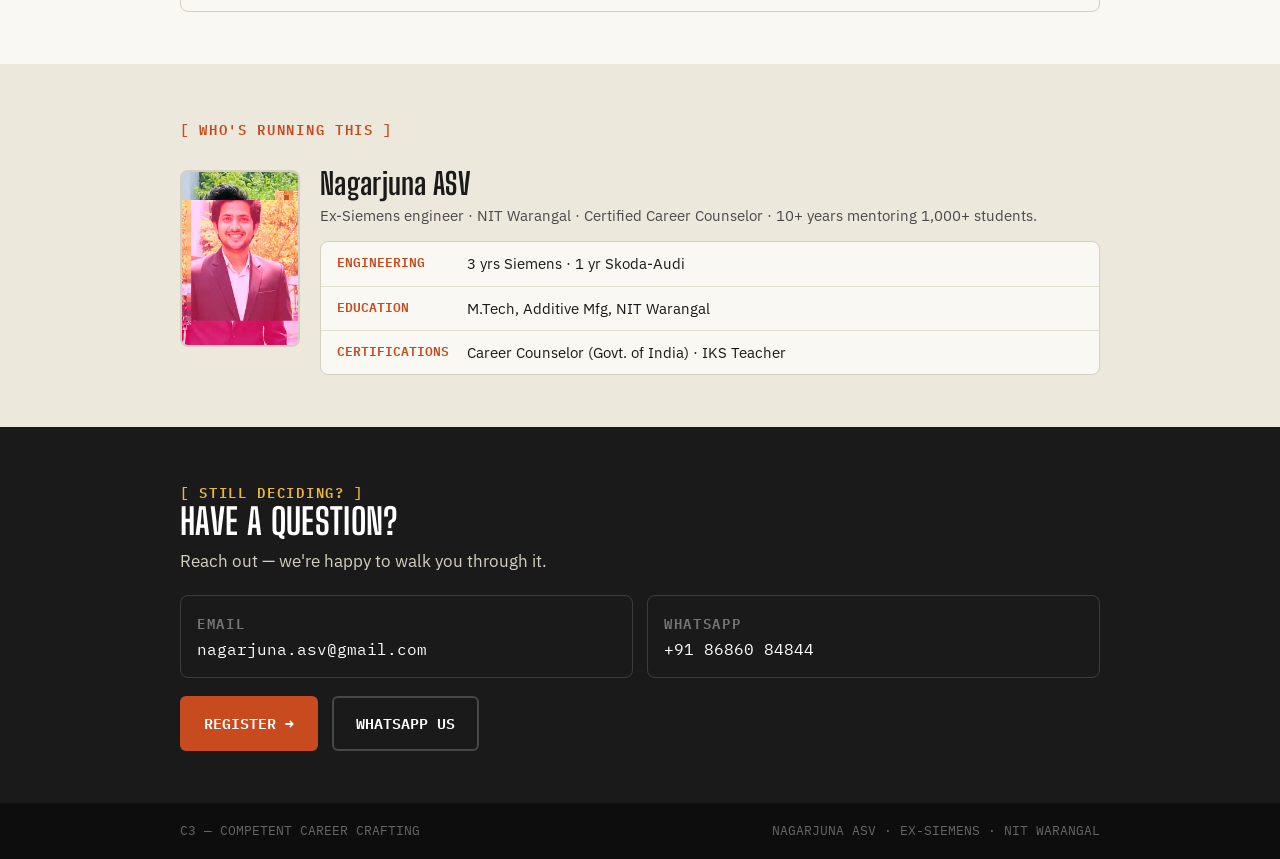
==== commit e26ee85e: "fix: increase all font sizes for mobile readability" ====
--- a/index.html
+++ b/index.html
@@ -17,46 +17,46 @@
 a{text-decoration:none;color:inherit}ul{list-style:none}
 h1,h2,h3{font-family:var(--d);line-height:.92;letter-spacing:.01em}
 .w{max-width:960px;margin:0 auto;padding:0 20px}
-.ey{font-family:var(--m);font-size:12px;letter-spacing:.12em;text-transform:uppercase;color:var(--r);font-weight:600}
-.btn{display:inline-flex;align-items:center;gap:8px;font-family:var(--m);font-size:14px;text-transform:uppercase;padding:14px 22px;border-radius:6px;border:2px solid transparent;cursor:pointer;transition:.18s;font-weight:600}
+.ey{font-family:var(--m);font-size:14px;letter-spacing:.12em;text-transform:uppercase;color:var(--r);font-weight:600}
+.btn{display:inline-flex;align-items:center;gap:8px;font-family:var(--m);font-size:15px;text-transform:uppercase;padding:14px 22px;border-radius:6px;border:2px solid transparent;cursor:pointer;transition:.18s;font-weight:600}
 .btn:hover{transform:translateY(-2px)}
 .bp{background:var(--r);color:#fff}.bp:hover{background:var(--rd)}
 .bg{border-color:var(--k);color:var(--k)}.bg:hover{background:var(--k);color:var(--p)}
 .fw{width:100%;justify-content:center}.fx{display:flex;gap:14px;flex-wrap:wrap;align-items:center}
 .h{position:sticky;top:0;z-index:50;background:rgba(237,232,220,.95);backdrop-filter:blur(10px);border-bottom:2px solid var(--l)}
 .hi{max-width:960px;margin:0 auto;padding:12px 20px;display:flex;align-items:center;justify-content:space-between}
-.lo{font-family:var(--d);font-weight:900;font-size:26px}
-.nv{display:flex;gap:24px}.nv a{font-family:var(--m);font-size:13px;text-transform:uppercase;color:var(--ks);font-weight:500}.nv a:hover{color:var(--r)}.nv .ct{background:var(--r);color:#fff;padding:8px 14px;border-radius:6px}
+.lo{font-family:var(--d);font-weight:900;font-size:28px}
+.nv{display:flex;gap:24px}.nv a{font-family:var(--m);font-size:15px;text-transform:uppercase;color:var(--ks);font-weight:500}.nv a:hover{color:var(--r)}.nv .ct{background:var(--r);color:#fff;padding:9px 16px;border-radius:6px}
 .bu{display:none;flex-direction:column;gap:5px;background:none;border:0;cursor:pointer;padding:6px}.bu span{width:22px;height:2.5px;background:var(--k);border-radius:2px}
 .hero{position:relative;overflow:hidden;padding:56px 0 44px;background:var(--k);background-image:radial-gradient(circle at 20% 50%,rgba(200,75,31,.15) 0%,transparent 50%),radial-gradient(circle at 80% 20%,rgba(27,58,75,.12) 0%,transparent 50%);color:var(--p)}
 .hg{display:grid;grid-template-columns:1.15fr .85fr;gap:36px;align-items:center}
 .hero h1{font-size:clamp(36px,6vw,62px);text-transform:uppercase;color:#fff}.hero h1 em{font-style:normal;color:var(--accent)}
 .hero .ey{color:var(--accent)}
 .sb{max-width:50ch;color:#D4CFC0;font-size:17px;margin:16px 0 20px}
-.ch{display:flex;flex-wrap:wrap;gap:8px;margin-bottom:22px}.ch span{font-family:var(--m);font-size:12px;padding:7px 12px;border:1px solid rgba(255,255,255,.2);border-radius:6px;color:#D4CFC0;background:rgba(255,255,255,.05)}
+.ch{display:flex;flex-wrap:wrap;gap:8px;margin-bottom:22px}.ch span{font-family:var(--m);font-size:14px;padding:7px 12px;border:1px solid rgba(255,255,255,.2);border-radius:6px;color:#D4CFC0;background:rgba(255,255,255,.05)}
 .hv{text-align:center}
-.stp{display:inline-block;border:3px solid var(--accent);border-radius:8px;padding:16px 24px;text-align:center;transform:rotate(3deg);background:rgba(255,255,255,.08);backdrop-filter:blur(4px)}.stp i{font-family:var(--d);font-size:36px;font-weight:900;color:var(--accent);font-style:normal;display:block}.stp u{font-family:var(--m);font-size:11px;text-transform:uppercase;color:#D4CFC0;margin-top:4px}
-.cy{font-family:var(--m);font-size:12px;color:var(--accent);margin-top:20px;letter-spacing:.06em}.cy b{color:#fff}
-.cp{text-align:center;font-family:var(--m);font-size:11px;color:#8A8A8A;text-transform:uppercase;margin-top:8px}
+.stp{display:inline-block;border:3px solid var(--accent);border-radius:8px;padding:16px 24px;text-align:center;transform:rotate(3deg);background:rgba(255,255,255,.08);backdrop-filter:blur(4px)}.stp i{font-family:var(--d);font-size:40px;font-weight:900;color:var(--accent);font-style:normal;display:block}.stp u{font-family:var(--m);font-size:13px;text-transform:uppercase;color:#D4CFC0;margin-top:4px}
+.cy{font-family:var(--m);font-size:14px;color:var(--accent);margin-top:20px;letter-spacing:.06em}.cy b{color:#fff}
+.cp{text-align:center;font-family:var(--m);font-size:13px;color:#8A8A8A;text-transform:uppercase;margin-top:8px}
 .s{padding:52px 0}.sd{background:var(--c)}
-.hd{max-width:620px;margin-bottom:28px}.hd h2{font-size:clamp(26px,3.5vw,38px);text-transform:uppercase}.hd p{color:var(--ks);font-size:16px;margin-top:10px}
+.hd{max-width:620px;margin-bottom:28px}.hd h2{font-size:clamp(26px,3.5vw,38px);text-transform:uppercase}.hd p{color:var(--ks);font-size:17px;margin-top:10px}
 .cards{display:grid;grid-template-columns:repeat(3,1fr);gap:14px}
-.card{background:var(--c);border:1px solid var(--l);border-radius:8px;padding:20px;border-top:4px solid var(--r)}.card .t{font-family:var(--m);font-size:11px;letter-spacing:.08em;color:var(--b);text-transform:uppercase;font-weight:600}.card h3{font-family:var(--d);text-transform:none;font-weight:700;font-size:18px;margin:8px 0 6px}.card p{color:var(--ks);font-size:14px}
-.wm{display:flex;flex-wrap:wrap;gap:8px;margin-bottom:20px}.wm span{font-family:var(--m);font-size:13px;padding:8px 12px;border:1px solid var(--l);border-radius:6px;background:var(--c)}.wm b{color:var(--r)}
-.wc{display:grid;grid-template-columns:1fr 1fr;gap:14px}.wi{background:var(--c);border:1px solid var(--l);border-radius:8px;padding:18px;border-top:4px solid var(--r)}.wi+.wi{border-top-color:var(--b)}.wi h3{font-family:var(--d);font-weight:700;font-size:17px;margin-bottom:10px}.wi li{color:var(--ks);font-size:15px;padding-left:14px;position:relative;margin-bottom:6px}.wi li::before{content:"\2192";position:absolute;left:0;color:var(--r);font-weight:700}
-.rg{display:grid;grid-template-columns:1fr 1fr;gap:24px;align-items:start}.st{display:flex;gap:12px;align-items:flex-start;margin-bottom:14px}.st i{flex:0 0 28px;width:28px;height:28px;border-radius:50%;background:var(--r);color:#fff;font-family:var(--m);font-size:13px;font-weight:600;display:flex;align-items:center;justify-content:center;font-style:normal}.st p{font-size:15px;color:var(--ks);line-height:1.45}.st b{color:var(--k)}
+.card{background:var(--c);border:1px solid var(--l);border-radius:8px;padding:20px;border-top:4px solid var(--r)}.card .t{font-family:var(--m);font-size:13px;letter-spacing:.08em;color:var(--b);text-transform:uppercase;font-weight:600}.card h3{font-family:var(--d);text-transform:none;font-weight:700;font-size:18px;margin:8px 0 6px}.card p{color:var(--ks);font-size:16px}
+.wm{display:flex;flex-wrap:wrap;gap:8px;margin-bottom:20px}.wm span{font-family:var(--m);font-size:15px;padding:8px 12px;border:1px solid var(--l);border-radius:6px;background:var(--c)}.wm b{color:var(--r)}
+.wc{display:grid;grid-template-columns:1fr 1fr;gap:14px}.wi{background:var(--c);border:1px solid var(--l);border-radius:8px;padding:18px;border-top:4px solid var(--r)}.wi+.wi{border-top-color:var(--b)}.wi h3{font-family:var(--d);font-weight:700;font-size:19px;margin-bottom:10px}.wi li{color:var(--ks);font-size:16px;padding-left:14px;position:relative;margin-bottom:6px}.wi li::before{content:"\2192";position:absolute;left:0;color:var(--r);font-weight:700}
+.rg{display:grid;grid-template-columns:1fr 1fr;gap:24px;align-items:start}.st{display:flex;gap:12px;align-items:flex-start;margin-bottom:14px}.st i{flex:0 0 28px;width:28px;height:28px;border-radius:50%;background:var(--r);color:#fff;font-family:var(--m);font-size:15px;font-weight:600;display:flex;align-items:center;justify-content:center;font-style:normal}.st p{font-size:16px;color:var(--ks);line-height:1.45}.st b{color:var(--k)}
 .qr{text-align:center;margin-top:16px}.qr img{border:2px solid var(--l);border-radius:8px;padding:6px;background:var(--c)}
-.pr{border:2px solid var(--l);background:var(--c);border-radius:8px;overflow:hidden;margin-bottom:16px}.ph{background:var(--k);color:var(--p);padding:16px 20px}.ph .ey{color:var(--accent)}.pa{font-family:var(--d);font-size:34px;font-weight:900;line-height:1}.pa span{font-size:14px;font-weight:400;color:#8A8A8A;font-family:var(--m)}.pb{padding:14px 20px;font-size:14px;color:var(--ks)}.pb b{color:var(--k)}
-form.f{display:flex;flex-direction:column;gap:12px}form.f label{font-family:var(--m);font-size:12px;text-transform:uppercase;color:var(--r);display:block;margin-bottom:4px;font-weight:600}form.f input,form.f select,form.f textarea{font-family:var(--s);font-size:15px;padding:12px;border:1px solid var(--l);border-radius:6px;background:var(--c);color:var(--k);width:100%}form.f input:focus,form.f select:focus,form.f textarea:focus{outline:none;border-color:var(--r)}form.f textarea{resize:vertical;min-height:50px}.rr{display:grid;grid-template-columns:1fr 1fr;gap:12px}
-.ok{display:none;padding:20px;border:2px solid var(--r);border-radius:8px;background:var(--c);text-align:center}.ok h3{font-family:var(--d);font-size:22px;color:var(--r);margin-bottom:6px}.ok p{color:var(--ks);font-size:15px}.ok .sm{color:var(--kf);font-size:12px;margin-top:10px;font-family:var(--m)}
-.wks{display:flex;flex-direction:column}.wk{display:grid;grid-template-columns:130px 1fr;gap:16px;padding:16px 0;border-top:1px solid var(--l)}.wk:last-child{border-bottom:1px solid var(--l)}.wk .tg .n{display:block;font-family:var(--m);font-size:12px;color:var(--r);font-weight:600}.wk .tg .v{display:block;font-family:var(--d);text-transform:uppercase;font-size:20px;line-height:1;margin-top:4px}.wk li{color:var(--ks);font-size:14px;padding-left:14px;position:relative;margin-bottom:5px}.wk li::before{content:"\2014";position:absolute;left:0;color:var(--kf)}
-.ic{margin-top:28px;padding:18px;border:1px solid var(--l);background:var(--c);border-radius:8px;display:grid;grid-template-columns:repeat(4,1fr);gap:14px}.ic .it .t{font-family:var(--m);font-size:11px;color:var(--r);text-transform:uppercase;display:block;margin-bottom:4px;font-weight:600}.ic .it p{font-size:13px}
+.pr{border:2px solid var(--l);background:var(--c);border-radius:8px;overflow:hidden;margin-bottom:16px}.ph{background:var(--k);color:var(--p);padding:16px 20px}.ph .ey{color:var(--accent)}.pa{font-family:var(--d);font-size:38px;font-weight:900;line-height:1}.pa span{font-size:14px;font-weight:400;color:#8A8A8A;font-family:var(--m)}.pb{padding:14px 20px;font-size:15px;color:var(--ks)}.pb b{color:var(--k)}
+form.f{display:flex;flex-direction:column;gap:12px}form.f label{font-family:var(--m);font-size:14px;text-transform:uppercase;color:var(--r);display:block;margin-bottom:4px;font-weight:600}form.f input,form.f select,form.f textarea{font-family:var(--s);font-size:16px;padding:12px;border:1px solid var(--l);border-radius:6px;background:var(--c);color:var(--k);width:100%}form.f input:focus,form.f select:focus,form.f textarea:focus{outline:none;border-color:var(--r)}form.f textarea{resize:vertical;min-height:50px}.rr{display:grid;grid-template-columns:1fr 1fr;gap:12px}
+.ok{display:none;padding:20px;border:2px solid var(--r);border-radius:8px;background:var(--c);text-align:center}.ok h3{font-family:var(--d);font-size:24px;color:var(--r);margin-bottom:6px}.ok p{color:var(--ks);font-size:16px}.ok .sm{color:var(--kf);font-size:14px;margin-top:10px;font-family:var(--m)}
+.wks{display:flex;flex-direction:column}.wk{display:grid;grid-template-columns:130px 1fr;gap:16px;padding:16px 0;border-top:1px solid var(--l)}.wk:last-child{border-bottom:1px solid var(--l)}.wk .tg .n{display:block;font-family:var(--m);font-size:14px;color:var(--r);font-weight:600}.wk .tg .v{display:block;font-family:var(--d);text-transform:uppercase;font-size:20px;line-height:1;margin-top:4px}.wk li{color:var(--ks);font-size:15px;padding-left:14px;position:relative;margin-bottom:5px}.wk li::before{content:"\2014";position:absolute;left:0;color:var(--kf)}
+.ic{margin-top:28px;padding:18px;border:1px solid var(--l);background:var(--c);border-radius:8px;display:grid;grid-template-columns:repeat(4,1fr);gap:14px}.ic .it .t{font-family:var(--m);font-size:13px;color:var(--r);text-transform:uppercase;display:block;margin-bottom:4px;font-weight:600}.ic .it p{font-size:14px}
 .fac{display:grid;grid-template-columns:auto 1fr;gap:20px;align-items:start}
 .fac img{width:120px;height:auto;border-radius:8px;border:2px solid var(--l)}
-.fac .info h2{font-size:clamp(22px,3vw,30px);text-transform:none}.fac .info .role{color:var(--ks);font-size:14px;margin-top:6px}
-.sp{border:1px solid var(--l);background:var(--c);border-radius:8px;overflow:hidden;margin-top:14px}.sr{display:grid;grid-template-columns:120px 1fr;gap:10px;padding:10px 16px;border-bottom:1px solid var(--ls)}.sr:last-child{border-bottom:none}.sr dt{font-family:var(--m);font-size:11px;text-transform:uppercase;color:var(--r);font-weight:600}.sr dd{font-size:14px}
-.ct{background:var(--k);color:var(--p);padding:52px 0}.ct .ey{color:var(--accent)}.ct h2{color:#fff;font-size:clamp(26px,3.5vw,36px);text-transform:uppercase}.ct p.lead{color:#D4CFC0;font-size:16px;max-width:50ch;margin:10px 0 20px}.cg{display:grid;grid-template-columns:1fr 1fr;gap:14px;margin-bottom:18px}.ci{border:1px solid rgba(255,255,255,.15);border-radius:8px;padding:14px 16px}.ci .ey{color:rgba(255,255,255,.4)}.ci a{font-family:var(--m);font-size:15px;color:#fff}.ci a:hover{color:var(--accent)}.bd{border-color:rgba(255,255,255,.2);color:#fff}.bd:hover{background:#fff;color:var(--k)}
-footer{background:#0D0D0D;color:#666;padding:18px 0}.ft{display:flex;justify-content:space-between;flex-wrap:wrap;gap:8px;font-family:var(--m);font-size:11px}
+.fac .info h2{font-size:clamp(22px,3vw,30px);text-transform:none}.fac .info .role{color:var(--ks);font-size:15px;margin-top:6px}
+.sp{border:1px solid var(--l);background:var(--c);border-radius:8px;overflow:hidden;margin-top:14px}.sr{display:grid;grid-template-columns:120px 1fr;gap:10px;padding:10px 16px;border-bottom:1px solid var(--ls)}.sr:last-child{border-bottom:none}.sr dt{font-family:var(--m);font-size:13px;text-transform:uppercase;color:var(--r);font-weight:600}.sr dd{font-size:15px}
+.ct{background:var(--k);color:var(--p);padding:52px 0}.ct .ey{color:var(--accent)}.ct h2{color:#fff;font-size:clamp(26px,3.5vw,36px);text-transform:uppercase}.ct p.lead{color:#D4CFC0;font-size:17px;max-width:50ch;margin:10px 0 20px}.cg{display:grid;grid-template-columns:1fr 1fr;gap:14px;margin-bottom:18px}.ci{border:1px solid rgba(255,255,255,.15);border-radius:8px;padding:14px 16px}.ci .ey{color:rgba(255,255,255,.4)}.ci a{font-family:var(--m);font-size:16px;color:#fff}.ci a:hover{color:var(--accent)}.bd{border-color:rgba(255,255,255,.2);color:#fff}.bd:hover{background:#fff;color:var(--k)}
+footer{background:#0D0D0D;color:#666;padding:18px 0}.ft{display:flex;justify-content:space-between;flex-wrap:wrap;gap:8px;font-family:var(--m);font-size:13px}
 @media(max-width:700px){
 body{font-size:16px}
 .hg,.cards,.wc,.rg,.cg{grid-template-columns:1fr}
@@ -66,8 +66,8 @@
 .s{padding:36px 0}.hero{padding:40px 0 32px}
 .nv{display:none}.bu{display:flex}
 .hero h1{font-size:clamp(30px,8vw,48px)}
-.btn{font-size:13px;padding:12px 18px}
-.hd h2{font-size:clamp(22px,6vw,30px)}
+.btn{font-size:15px;padding:12px 18px}
+.hd h2{font-size:clamp(24px,6vw,32px)}
 }
 @media(prefers-reduced-motion:reduce){*{transition-duration:.01ms!important}}
 </style></head><body>
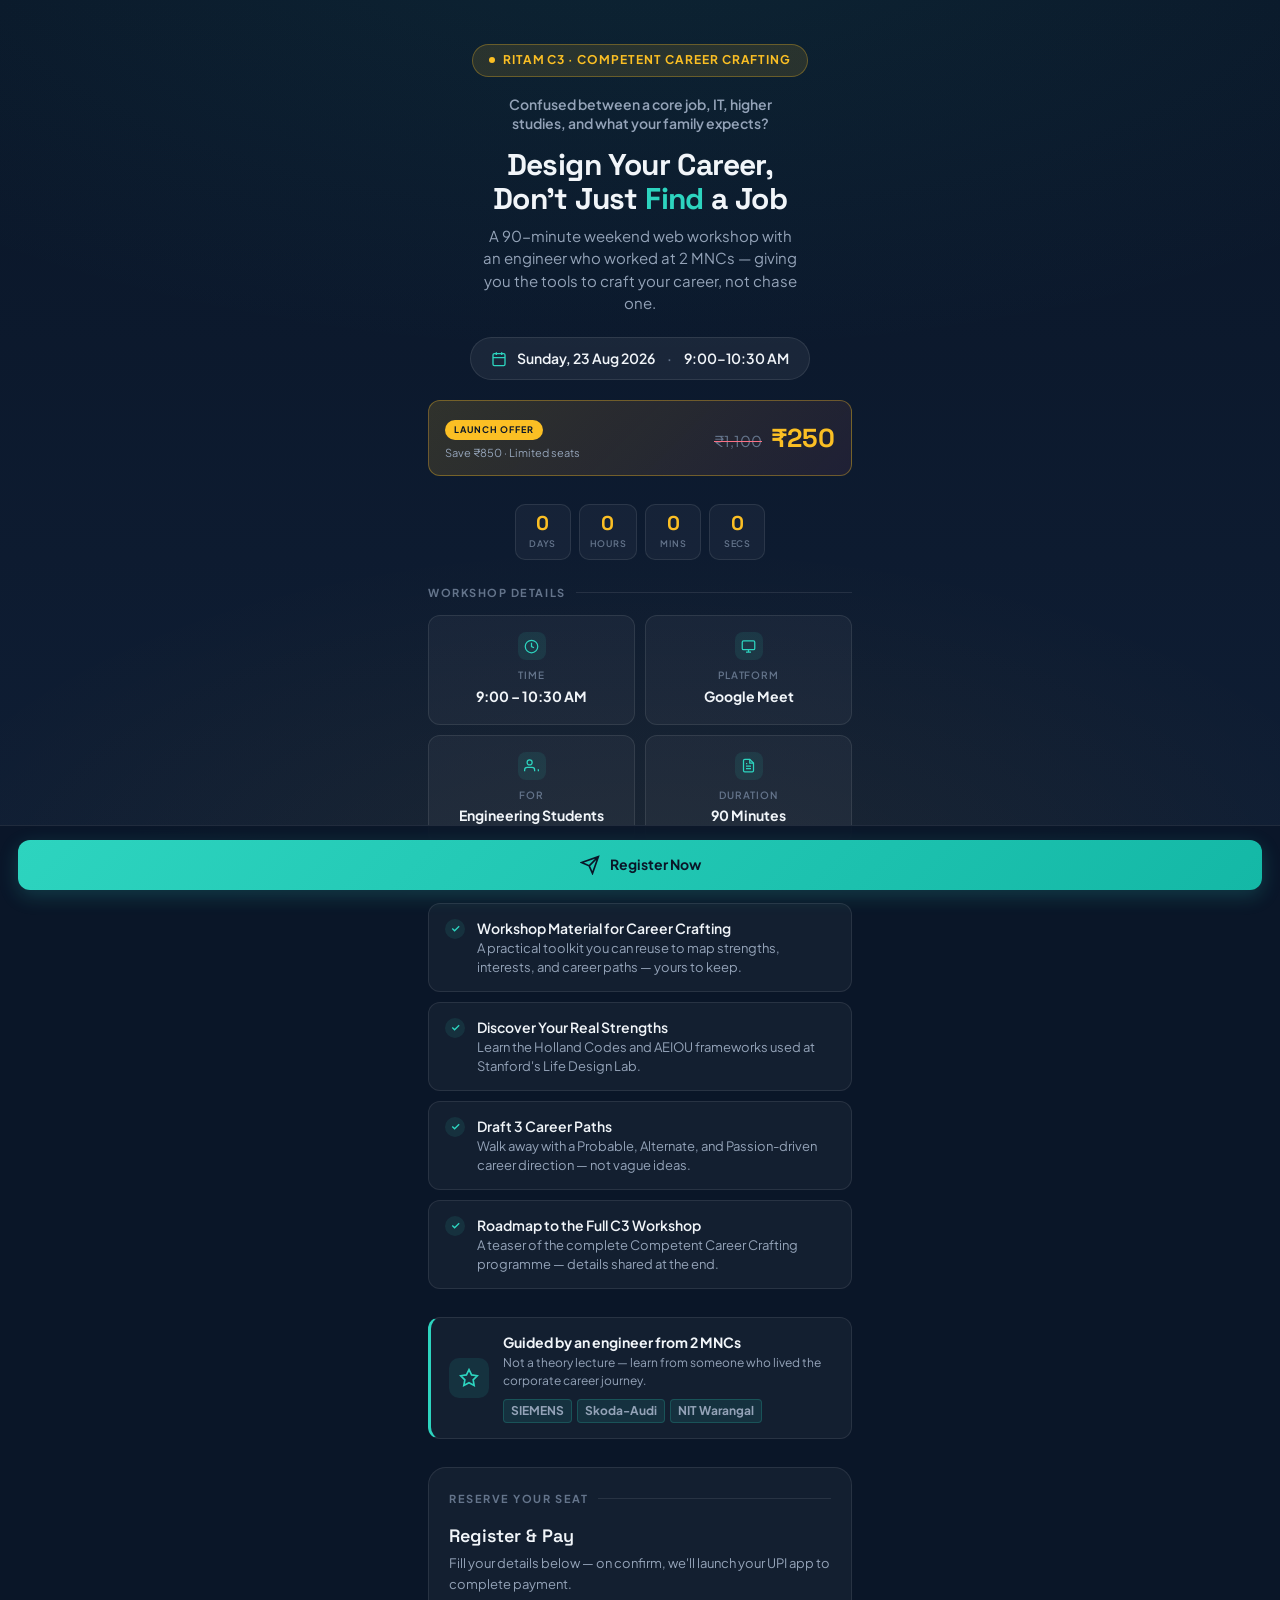
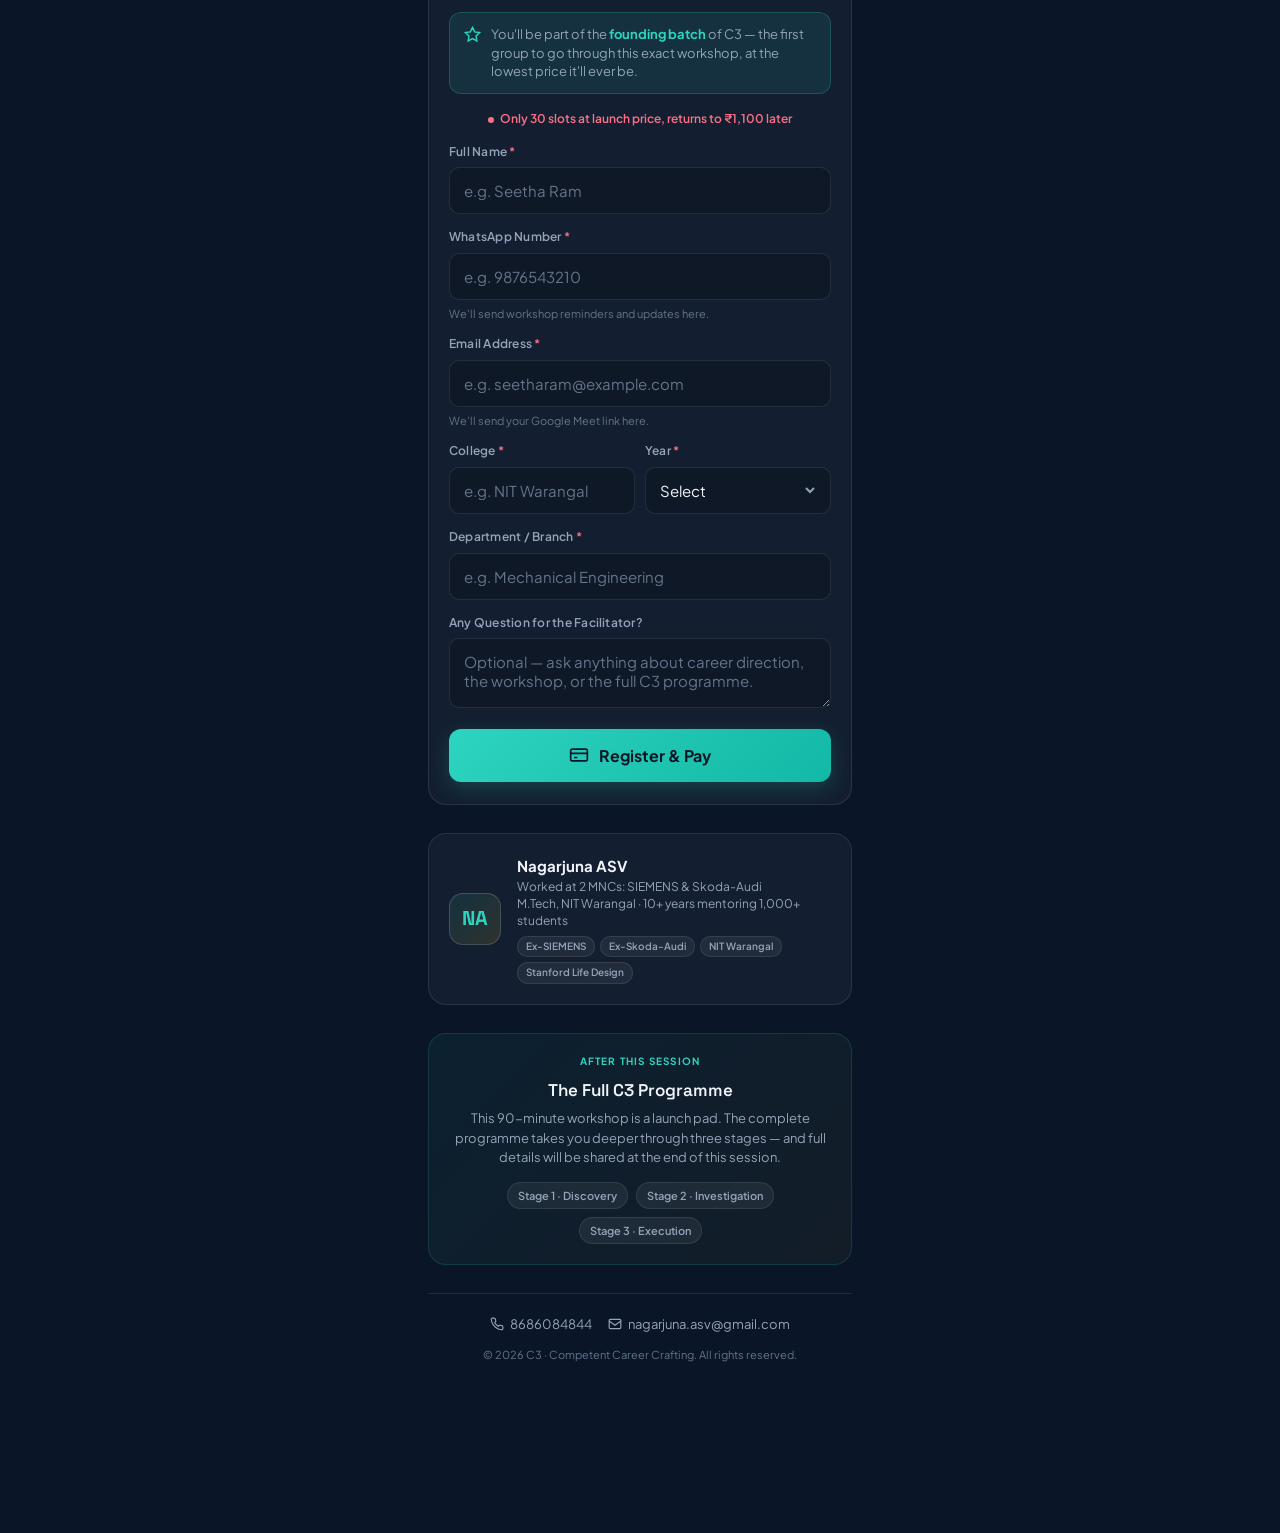
==== commit 05dbe9d5: "Update print statement from 'Hello' to 'Goodbye'" ====
--- a/index.html
+++ b/index.html
@@ -2,144 +2,1183 @@
 <html lang="en">
 <head>
 <meta charset="UTF-8">
-<meta name="viewport" content="width=device-width,initial-scale=1">
-<title>C3 — Competent Career Crafting</title>
-<meta name="description" content="₹250 workshop · 23 Aug · 9 AM IST · Google Meet. Career-design tools for engineering students.">
-<link rel="icon" href="data:image/svg+xml,<svg xmlns='http://www.w3.org/2000/svg' viewBox='0 0 100 100'><rect width='100' height='100' rx='16' fill='%23C84B1F'/><text x='50' y='68' font-size='44' font-family='Arial' font-weight='900' fill='%23FAF8F2' text-anchor='middle'>C3</text></svg>">
-<link href="https://fonts.googleapis.com/css2?family=Big+Shoulders+Display:wght@700;900&family=IBM+Plex+Mono:wght@400;500;600&family=IBM+Plex+Sans:wght@400;500;600;700&display=swap" rel="stylesheet">
+<meta name="viewport" content="width=device-width, initial-scale=1.0, maximum-scale=5.0">
+<meta name="theme-color" content="#0a1628">
+<meta name="description" content="RITAM C3 Competent Career Crafting - Weekend Web Workshop for Engineering Students. 23 Aug 2026, Google Meet, 9-10:30 AM.">
+<title>C3 Workshop · Competent Career Crafting · 23 Aug 2026</title>
+
+<!-- ── Social preview (WhatsApp / Instagram / iMessage / Facebook) ────────── -->
+<meta property="og:type" content="website">
+<meta property="og:title" content="Design Your Career, Don't Just Find a Job · C3 Workshop">
+<meta property="og:description" content="Free your Sunday morning for a 90-min live workshop for engineering students. 23 Aug 2026, 9-10:30 AM · Only ₹250, limited seats.">
+<meta property="og:image" content="https://REPLACE-WITH-YOUR-DOMAIN/og-image.png">
+<meta property="og:url" content="https://REPLACE-WITH-YOUR-DOMAIN/">
+<meta name="twitter:card" content="summary_large_image">
+<meta name="twitter:title" content="Design Your Career, Don't Just Find a Job · C3 Workshop">
+<meta name="twitter:description" content="90-min live workshop for engineering students. 23 Aug 2026 · ₹250, limited seats.">
+<meta name="twitter:image" content="https://REPLACE-WITH-YOUR-DOMAIN/og-image.png">
+<link rel="preconnect" href="https://fonts.googleapis.com">
+<link rel="preconnect" href="https://fonts.gstatic.com" crossorigin>
+<link href="https://fonts.googleapis.com/css2?family=Plus+Jakarta+Sans:wght@400;500;600;700;800&family=Space+Grotesk:wght@500;600;700&display=swap" rel="stylesheet">
 <style>
-*{box-sizing:border-box;margin:0;padding:0}
-:root{
---p:#EDE8DC;--c:#FAF8F2;--k:#1A1A1A;--ks:#4A4A4A;--kf:#8A8A8A;--r:#C84B1F;--rd:#A53D17;--b:#1B3A4B;--l:#D4CFC0;--ls:#E2DED0;
---accent:#E8B83C;--green:#3A5A40;--d:'Big Shoulders Display',sans-serif;--s:'IBM Plex Sans',sans-serif;--m:'IBM Plex Mono',monospace
-}
-body{background:var(--p);color:var(--k);font-family:var(--s);font-size:17px;line-height:1.55;-webkit-font-smoothing:antialiased}
-a{text-decoration:none;color:inherit}ul{list-style:none}
-h1,h2,h3{font-family:var(--d);line-height:.92;letter-spacing:.01em}
-.w{max-width:960px;margin:0 auto;padding:0 20px}
-.ey{font-family:var(--m);font-size:14px;letter-spacing:.12em;text-transform:uppercase;color:var(--r);font-weight:600}
-.btn{display:inline-flex;align-items:center;gap:8px;font-family:var(--m);font-size:15px;text-transform:uppercase;padding:14px 22px;border-radius:6px;border:2px solid transparent;cursor:pointer;transition:.18s;font-weight:600}
-.btn:hover{transform:translateY(-2px)}
-.bp{background:var(--r);color:#fff}.bp:hover{background:var(--rd)}
-.bg{border-color:var(--k);color:var(--k)}.bg:hover{background:var(--k);color:var(--p)}
-.fw{width:100%;justify-content:center}.fx{display:flex;gap:14px;flex-wrap:wrap;align-items:center}
-.h{position:sticky;top:0;z-index:50;background:rgba(237,232,220,.95);backdrop-filter:blur(10px);border-bottom:2px solid var(--l)}
-.hi{max-width:960px;margin:0 auto;padding:12px 20px;display:flex;align-items:center;justify-content:space-between}
-.lo{font-family:var(--d);font-weight:900;font-size:28px}
-.nv{display:flex;gap:24px}.nv a{font-family:var(--m);font-size:15px;text-transform:uppercase;color:var(--ks);font-weight:500}.nv a:hover{color:var(--r)}.nv .ct{background:var(--r);color:#fff;padding:9px 16px;border-radius:6px}
-.bu{display:none;flex-direction:column;gap:5px;background:none;border:0;cursor:pointer;padding:6px}.bu span{width:22px;height:2.5px;background:var(--k);border-radius:2px}
-.hero{position:relative;overflow:hidden;padding:56px 0 44px;background:var(--k);background-image:radial-gradient(circle at 20% 50%,rgba(200,75,31,.15) 0%,transparent 50%),radial-gradient(circle at 80% 20%,rgba(27,58,75,.12) 0%,transparent 50%);color:var(--p)}
-.hg{display:grid;grid-template-columns:1.15fr .85fr;gap:36px;align-items:center}
-.hero h1{font-size:clamp(36px,6vw,62px);text-transform:uppercase;color:#fff}.hero h1 em{font-style:normal;color:var(--accent)}
-.hero .ey{color:var(--accent)}
-.sb{max-width:50ch;color:#D4CFC0;font-size:17px;margin:16px 0 20px}
-.ch{display:flex;flex-wrap:wrap;gap:8px;margin-bottom:22px}.ch span{font-family:var(--m);font-size:14px;padding:7px 12px;border:1px solid rgba(255,255,255,.2);border-radius:6px;color:#D4CFC0;background:rgba(255,255,255,.05)}
-.hv{text-align:center}
-.stp{display:inline-block;border:3px solid var(--accent);border-radius:8px;padding:16px 24px;text-align:center;transform:rotate(3deg);background:rgba(255,255,255,.08);backdrop-filter:blur(4px)}.stp i{font-family:var(--d);font-size:40px;font-weight:900;color:var(--accent);font-style:normal;display:block}.stp u{font-family:var(--m);font-size:13px;text-transform:uppercase;color:#D4CFC0;margin-top:4px}
-.cy{font-family:var(--m);font-size:14px;color:var(--accent);margin-top:20px;letter-spacing:.06em}.cy b{color:#fff}
-.cp{text-align:center;font-family:var(--m);font-size:13px;color:#8A8A8A;text-transform:uppercase;margin-top:8px}
-.s{padding:52px 0}.sd{background:var(--c)}
-.hd{max-width:620px;margin-bottom:28px}.hd h2{font-size:clamp(26px,3.5vw,38px);text-transform:uppercase}.hd p{color:var(--ks);font-size:17px;margin-top:10px}
-.cards{display:grid;grid-template-columns:repeat(3,1fr);gap:14px}
-.card{background:var(--c);border:1px solid var(--l);border-radius:8px;padding:20px;border-top:4px solid var(--r)}.card .t{font-family:var(--m);font-size:13px;letter-spacing:.08em;color:var(--b);text-transform:uppercase;font-weight:600}.card h3{font-family:var(--d);text-transform:none;font-weight:700;font-size:18px;margin:8px 0 6px}.card p{color:var(--ks);font-size:16px}
-.wm{display:flex;flex-wrap:wrap;gap:8px;margin-bottom:20px}.wm span{font-family:var(--m);font-size:15px;padding:8px 12px;border:1px solid var(--l);border-radius:6px;background:var(--c)}.wm b{color:var(--r)}
-.wc{display:grid;grid-template-columns:1fr 1fr;gap:14px}.wi{background:var(--c);border:1px solid var(--l);border-radius:8px;padding:18px;border-top:4px solid var(--r)}.wi+.wi{border-top-color:var(--b)}.wi h3{font-family:var(--d);font-weight:700;font-size:19px;margin-bottom:10px}.wi li{color:var(--ks);font-size:16px;padding-left:14px;position:relative;margin-bottom:6px}.wi li::before{content:"\2192";position:absolute;left:0;color:var(--r);font-weight:700}
-.rg{display:grid;grid-template-columns:1fr 1fr;gap:24px;align-items:start}.st{display:flex;gap:12px;align-items:flex-start;margin-bottom:14px}.st i{flex:0 0 28px;width:28px;height:28px;border-radius:50%;background:var(--r);color:#fff;font-family:var(--m);font-size:15px;font-weight:600;display:flex;align-items:center;justify-content:center;font-style:normal}.st p{font-size:16px;color:var(--ks);line-height:1.45}.st b{color:var(--k)}
-.qr{text-align:center;margin-top:16px}.qr img{border:2px solid var(--l);border-radius:8px;padding:6px;background:var(--c)}
-.pr{border:2px solid var(--l);background:var(--c);border-radius:8px;overflow:hidden;margin-bottom:16px}.ph{background:var(--k);color:var(--p);padding:16px 20px}.ph .ey{color:var(--accent)}.pa{font-family:var(--d);font-size:38px;font-weight:900;line-height:1}.pa span{font-size:14px;font-weight:400;color:#8A8A8A;font-family:var(--m)}.pb{padding:14px 20px;font-size:15px;color:var(--ks)}.pb b{color:var(--k)}
-form.f{display:flex;flex-direction:column;gap:12px}form.f label{font-family:var(--m);font-size:14px;text-transform:uppercase;color:var(--r);display:block;margin-bottom:4px;font-weight:600}form.f input,form.f select,form.f textarea{font-family:var(--s);font-size:16px;padding:12px;border:1px solid var(--l);border-radius:6px;background:var(--c);color:var(--k);width:100%}form.f input:focus,form.f select:focus,form.f textarea:focus{outline:none;border-color:var(--r)}form.f textarea{resize:vertical;min-height:50px}.rr{display:grid;grid-template-columns:1fr 1fr;gap:12px}
-.ok{display:none;padding:20px;border:2px solid var(--r);border-radius:8px;background:var(--c);text-align:center}.ok h3{font-family:var(--d);font-size:24px;color:var(--r);margin-bottom:6px}.ok p{color:var(--ks);font-size:16px}.ok .sm{color:var(--kf);font-size:14px;margin-top:10px;font-family:var(--m)}
-.wks{display:flex;flex-direction:column}.wk{display:grid;grid-template-columns:130px 1fr;gap:16px;padding:16px 0;border-top:1px solid var(--l)}.wk:last-child{border-bottom:1px solid var(--l)}.wk .tg .n{display:block;font-family:var(--m);font-size:14px;color:var(--r);font-weight:600}.wk .tg .v{display:block;font-family:var(--d);text-transform:uppercase;font-size:20px;line-height:1;margin-top:4px}.wk li{color:var(--ks);font-size:15px;padding-left:14px;position:relative;margin-bottom:5px}.wk li::before{content:"\2014";position:absolute;left:0;color:var(--kf)}
-.ic{margin-top:28px;padding:18px;border:1px solid var(--l);background:var(--c);border-radius:8px;display:grid;grid-template-columns:repeat(4,1fr);gap:14px}.ic .it .t{font-family:var(--m);font-size:13px;color:var(--r);text-transform:uppercase;display:block;margin-bottom:4px;font-weight:600}.ic .it p{font-size:14px}
-.fac{display:grid;grid-template-columns:auto 1fr;gap:20px;align-items:start}
-.fac img{width:120px;height:auto;border-radius:8px;border:2px solid var(--l)}
-.fac .info h2{font-size:clamp(22px,3vw,30px);text-transform:none}.fac .info .role{color:var(--ks);font-size:15px;margin-top:6px}
-.sp{border:1px solid var(--l);background:var(--c);border-radius:8px;overflow:hidden;margin-top:14px}.sr{display:grid;grid-template-columns:120px 1fr;gap:10px;padding:10px 16px;border-bottom:1px solid var(--ls)}.sr:last-child{border-bottom:none}.sr dt{font-family:var(--m);font-size:13px;text-transform:uppercase;color:var(--r);font-weight:600}.sr dd{font-size:15px}
-.ct{background:var(--k);color:var(--p);padding:52px 0}.ct .ey{color:var(--accent)}.ct h2{color:#fff;font-size:clamp(26px,3.5vw,36px);text-transform:uppercase}.ct p.lead{color:#D4CFC0;font-size:17px;max-width:50ch;margin:10px 0 20px}.cg{display:grid;grid-template-columns:1fr 1fr;gap:14px;margin-bottom:18px}.ci{border:1px solid rgba(255,255,255,.15);border-radius:8px;padding:14px 16px}.ci .ey{color:rgba(255,255,255,.4)}.ci a{font-family:var(--m);font-size:16px;color:#fff}.ci a:hover{color:var(--accent)}.bd{border-color:rgba(255,255,255,.2);color:#fff}.bd:hover{background:#fff;color:var(--k)}
-footer{background:#0D0D0D;color:#666;padding:18px 0}.ft{display:flex;justify-content:space-between;flex-wrap:wrap;gap:8px;font-family:var(--m);font-size:13px}
-@media(max-width:700px){
-body{font-size:16px}
-.hg,.cards,.wc,.rg,.cg{grid-template-columns:1fr}
-.ic{grid-template-columns:1fr 1fr}
-.fac{grid-template-columns:auto 1fr;gap:14px}.fac img{width:90px}
-.sr{grid-template-columns:1fr;gap:2px}.wk{grid-template-columns:1fr;gap:6px}
-.s{padding:36px 0}.hero{padding:40px 0 32px}
-.nv{display:none}.bu{display:flex}
-.hero h1{font-size:clamp(30px,8vw,48px)}
-.btn{font-size:15px;padding:12px 18px}
-.hd h2{font-size:clamp(24px,6vw,32px)}
-}
-@media(prefers-reduced-motion:reduce){*{transition-duration:.01ms!important}}
-</style></head><body>
-<header class="h"><div class="hi"><span class="lo">C3</span>
-<nav class="nv" id="nv"><a href="#workshop">Workshop</a><a href="#program">Program</a><a href="#facilitator">About</a><a href="#register" class="ct">Register</a></nav>
-<button class="bu" id="bu" aria-label="Menu"><span></span><span></span><span></span></button></div></header>
-<section class="hero"><div class="w hg"><div>
-<span class="ey">[ 23 AUG · 9 AM IST · GOOGLE MEET ]</span>
-<h1>Stop guessing.<br>Start <em>prototyping</em> your career.</h1>
-<p class="sb">See the real career space — not singular and imaginary. The world is changing faster than your college can catch up. You can still own your career success — by design, not by chance or luck.</p>
-<div class="ch"><span>What am I competent at?</span><span>Which tools to learn?</span><span>Where to find works that align with my competency?</span></div>
-<div class="fx"><a href="#register" class="btn bp">Register →</a><a href="#workshop" class="btn bg" style="border-color:rgba(255,255,255,.3);color:#fff">What's in it?</a></div></div>
-<div class="hv"><div class="stp"><i>₹250</i><u>23 AUG · 9 AM</u></div>
-<p class="cy"><b>REFLECT</b> → SYNTHESIZE → INVESTIGATE → TEST → EVALUATE</p>
-<p class="cp">The 5-week action cycle</p></div></div></section>
-<section id="why" class="s sd"><div class="w">
-<div class="hd"><span class="ey">[ WHY NOW ]</span><h2>The old playbook is running out of runway.</h2></div>
-<div class="cards">
-<div class="card"><span class="t">The Real Career Space</span><h3>Beyond singular & imaginary</h3><p>Students rarely see the full landscape of real careers. C3 opens up the actual space — roles, paths, and opportunities that exist right now.</p></div>
-<div class="card"><span class="t">The Speed Gap</span><h3>The world moves faster</h3><p>Industry evolves faster than curriculum. By the time a syllabus catches up, the field has already shifted. You need tools to navigate this, not just memorise it.</p></div>
-<div class="card"><span class="t">Your Agency</span><h3>By design, not luck</h3><p>Career success doesn't have to be chance. You can build your own path — refining your inclinations while studying, without disturbing your academics.</p></div>
-</div></div></section>
-<section id="workshop" class="s"><div class="w">
-<div class="hd"><span class="ey">[ THE WORKSHOP ]</span><h2>90 min. Real tools.</h2></div>
-<div class="wm"><span><b>Date:</b> Sun, 23 Aug</span><span><b>Time:</b> 9:00–10:30 AM</span><span><b>Where:</b> Google Meet</span><span><b>Fee:</b> ₹250</span></div>
-<div class="wc"><div class="wi"><h3>What happens</h3><ul><li>See the real career space — not imaginary paths</li><li>Holland Codes — find your areas of inclination</li><li>AEIOU method — how to refine inclinations while studying</li><li>How to create your own path without disturbing studies</li><li>Preview of 5-week program + Q&A</li></ul></div>
-<div class="wi"><h3>What you get</h3><ul><li>Your top 3 Holland traits — identified live</li><li>A started AEIOU map of your experiences</li><li>Clear picture of your real career space</li><li>A way to own your career — by design</li><li>A real answer to whether C3 fits you</li></ul></div></div></div></section>
-<section id="register" class="s sd"><div class="w">
-<div class="hd"><span class="ey">[ SAVE YOUR SEAT ]</span><h2>Pay. Fill the form. Done.</h2></div>
-<div class="rg"><div>
-<div class="st"><i>1</i><p><b>Pay ₹250 via UPI.</b> Tap button or scan QR. UPI ID: <b>8686084844@ybl</b></p></div>
-<div class="st"><i>2</i><p><b>Screenshot the payment.</b> Reference it after submitting.</p></div>
-<div class="st"><i>3</i><p><b>Fill the form →</b> We'll send the Meet link to your email.</p></div>
-<div class="qr"><a href="upi://pay?pa=8686084844@ybl&pn=Nagarjuna%20ASV&am=250&cu=INR&tn=C3%20Workshop" class="btn bp fw">Pay ₹250 Now →</a><br><img src="https://api.qrserver.com/v1/create-qr-code/?size=140x140&data=upi%3A%2F%2Fpay%3Fpa%3D8686084844%40ybl%26pn%3DNagarjuna%26am%3D250%26cu%3DINR" alt="UPI QR" width="140" height="140" style="margin-top:12px"><p class="cp">Or scan to pay</p></div></div><div>
-<div class="pr"><div class="ph"><span class="ey">Workshop Fee</span><div class="pa">₹250 <span>/ 90 min</span></div></div><div class="pb"><b>Sun, 23 Aug · 9:00–10:30 AM IST</b><br>Google Meet · Link sent after registration</div></div>
-<form class="f" id="rf">
-<div><label for="n">Name</label><input type="text" id="n" placeholder="Full name"></div>
-<div><label for="em">Email</label><input type="email" id="em" placeholder="Meet link sent here"></div>
-<div><label for="col">College</label><input type="text" id="col" placeholder="College name"></div>
-<div class="rr"><div><label for="yr">Year</label><select id="yr"><option value="">Select</option><option>1st Year</option><option>2nd Year</option><option>3rd Year</option><option>4th Year</option><option>Graduate</option></select></div>
-<div><label for="br">Branch</label><input type="text" id="br" placeholder="e.g. Mechanical"></div></div>
-<div><label for="q">Question? (optional)</label><textarea id="q" placeholder="Anything for Nagarjuna"></textarea></div>
-<button type="button" id="sb" class="btn bp fw">Submit →</button></form>
-<div class="ok" id="ok"><h3>Registration Received!</h3><p>We'll email the Meet link before the workshop.</p><p class="sm">Haven't paid? ₹250 to 8686084844@ybl via UPI.</p></div>
-</div></div></div></section>
-<section id="program" class="s sd"><div class="w">
-<div class="hd"><span class="ey">[ THE 5-WEEK CYCLE ]</span><h2>One loop. Five weeks.</h2><p>Reflect → Synthesize → Investigate → Test → Evaluate.</p></div>
-<div class="wks">
-<div class="wk"><div class="tg"><span class="n">WK.01 · REFLECT</span><span class="v">Mapping Core</span></div><ul><li>Holland Codes — top 3 traits and roles they map to</li><li>AEIOU method — surface hidden skills</li></ul></div>
-<div class="wk"><div class="tg"><span class="n">WK.02 · SYNTHESIZE</span><span class="v">Patterns</span></div><ul><li>Cross-check Holland + AEIOU for patterns</li><li>Draft 3 directions: Probable, Alternate, Imaginary</li></ul></div>
-<div class="wk"><div class="tg"><span class="n">WK.03 · INVESTIGATE</span><span class="v">Research</span></div><ul><li>Approach professionals in each path</li><li>Run "prototype conversations" to test assumptions</li></ul></div>
-<div class="wk"><div class="tg"><span class="n">WK.04 · TEST</span><span class="v">Experiments</span></div><ul><li>Design a small real project using industry tools</li><li>Track energy and focus — data about fit</li></ul></div>
-<div class="wk"><div class="tg"><span class="n">WK.05 · EVALUATE</span><span class="v">Roadmap</span></div><ul><li>Review 5 weeks of evidence about fit</li><li>Leave with a written 4–6 month roadmap</li></ul></div>
-</div>
-<div class="ic"><div class="it"><span class="t">Live</span><p>90-min on Meet</p></div><div class="it"><span class="t">Homework</span><p>Practical tasks</p></div><div class="it"><span class="t">Resources</span><p>Tools & templates</p></div><div class="it"><span class="t">AI Guidance</span><p>Career research</p></div></div>
-</div></section>
-<section id="facilitator" class="s"><div class="w">
-<div class="hd"><span class="ey">[ WHO'S RUNNING THIS ]</span></div>
-<div class="fac">
-<img src="nagarjuna.jpg" alt="Nagarjuna ASV">
+:root {
+--bg: #0a1628;
+--bg-2: #0f1e35;
+--surface: rgba(255,255,255,0.04);
+--surface-2: rgba(255,255,255,0.06);
+--border: rgba(255,255,255,0.09);
+--border-strong: rgba(255,255,255,0.16);
+--text: #f1f5f9;
+--text-dim: #94a3b8;
+--text-faint: #64748b;
+--amber: #fbbf24;
+--amber-dim: rgba(251,191,36,0.12);
+--amber-glow: rgba(251,191,36,0.25);
+--teal: #2dd4bf;
+--teal-dim: rgba(45,212,191,0.10);
+--rose: #fb7185;
+--radius: 18px;
+--radius-sm: 12px;
+--maxw: 460px;
+--font-body: 'Plus Jakarta Sans', system-ui, sans-serif;
+--font-head: 'Space Grotesk', system-ui, sans-serif;
+}
+
+* { margin: 0; padding: 0; box-sizing: border-box; }
+html { -webkit-text-size-adjust: 100%; scroll-behavior: smooth; }
+body {
+font-family: var(--font-body);
+background: var(--bg);
+color: var(--text);
+line-height: 1.55;
+min-height: 100dvh;
+overflow-x: hidden;
+background-image:
+radial-gradient(ellipse 80% 50% at 50% -10%, rgba(45,212,191,0.08), transparent),
+radial-gradient(ellipse 60% 40% at 50% 100%, rgba(251,191,36,0.06), transparent),
+linear-gradient(180deg, var(--bg) 0%, var(--bg-2) 100%);
+background-attachment: fixed;
+}
+
+.wrap {
+max-width: var(--maxw);
+margin: 0 auto;
+padding: 0 18px 100px;
+}
+
+/* ── Animations ───────────────────────────── */
+@keyframes fadeUp { from { opacity: 0; transform: translateY(18px); } to { opacity: 1; transform: translateY(0); } }
+@keyframes fadeIn { from { opacity: 0; } to { opacity: 1; } }
+@keyframes scaleIn { from { opacity: 0; transform: scale(0.92); } to { opacity: 1; transform: scale(1); } }
+@keyframes shimmer { 0% { background-position: -200% center; } 100% { background-position: 200% center; } }
+@keyframes pulse-soft { 0%,100% { opacity: 1; } 50% { opacity: 0.7; } }
+
+.reveal { opacity: 0; animation: fadeUp 0.6s ease forwards; }
+.reveal-1 { animation-delay: 0.05s; }
+.reveal-2 { animation-delay: 0.12s; }
+.reveal-3 { animation-delay: 0.20s; }
+.reveal-4 { animation-delay: 0.28s; }
+.reveal-5 { animation-delay: 0.36s; }
+.reveal-6 { animation-delay: 0.44s; }
+.reveal-7 { animation-delay: 0.52s; }
+
+@media (prefers-reduced-motion: reduce) {
+*, *::before, *::after { animation-duration: 0.01ms !important; animation-delay: 0ms !important; transition: none !important; }
+}
+
+/* ── Hero ───────────────────────────── */
+.hero {
+text-align: center;
+padding: 44px 0 28px;
+}
+
+.badge-c3 {
+display: inline-flex;
+align-items: center;
+gap: 8px;
+background: var(--amber-dim);
+border: 1px solid rgba(251,191,36,0.3);
+border-radius: 100px;
+padding: 6px 16px;
+font-size: 12px;
+font-weight: 700;
+letter-spacing: 0.08em;
+text-transform: uppercase;
+color: var(--amber);
+margin-bottom: 18px;
+}
+.badge-c3 .dot {
+width: 6px; height: 6px; border-radius: 50%;
+background: var(--amber);
+animation: pulse-soft 2s ease-in-out infinite;
+}
+
+.hero .pain-line {
+font-size: 14px;
+font-weight: 600;
+color: var(--text-dim);
+max-width: 290px;
+margin: 0 auto 14px;
+line-height: 1.4;
+}
+
+.hero h1 {
+font-family: var(--font-head);
+font-size: 30px;
+font-weight: 700;
+line-height: 1.15;
+letter-spacing: -0.02em;
+margin-bottom: 8px;
+}
+.hero h1 .accent { color: var(--teal); }
+
+.hero .subtitle {
+font-size: 15px;
+color: var(--text-dim);
+max-width: 320px;
+margin: 0 auto;
+line-height: 1.5;
+}
+
+.date-pill {
+display: inline-flex;
+align-items: center;
+gap: 10px;
+margin-top: 22px;
+background: var(--surface-2);
+border: 1px solid var(--border);
+border-radius: 100px;
+padding: 10px 20px;
+font-size: 14px;
+font-weight: 600;
+}
+.date-pill svg { width: 16px; height: 16px; color: var(--teal); flex-shrink: 0; }
+.date-pill .sep { color: var(--text-faint); margin: 0 2px; }
+
+/* ── Section label ───────────────────────────── */
+.sec-label {
+display: flex;
+align-items: center;
+gap: 10px;
+font-size: 11px;
+font-weight: 700;
+letter-spacing: 0.14em;
+text-transform: uppercase;
+color: var(--text-faint);
+margin-bottom: 14px;
+}
+.sec-label::after {
+content: '';
+flex: 1;
+height: 1px;
+background: var(--border);
+}
+
+/* ── Details grid ───────────────────────────── */
+.details-grid {
+display: grid;
+grid-template-columns: 1fr 1fr;
+gap: 10px;
+margin-bottom: 28px;
+}
+.detail-card {
+background: var(--surface);
+border: 1px solid var(--border);
+border-radius: var(--radius-sm);
+padding: 16px 14px;
+text-align: center;
+}
+.detail-card .icon {
+width: 28px; height: 28px;
+margin: 0 auto 8px;
+display: flex; align-items: center; justify-content: center;
+border-radius: 8px;
+background: var(--teal-dim);
+color: var(--teal);
+}
+.detail-card .icon svg { width: 15px; height: 15px; }
+.detail-card .label { font-size: 10px; font-weight: 600; letter-spacing: 0.08em; text-transform: uppercase; color: var(--text-faint); margin-bottom: 2px; }
+.detail-card .value { font-size: 14px; font-weight: 700; color: var(--text); }
+
+.fee-card {
+grid-column: 1 / -1;
+background: linear-gradient(135deg, rgba(251,191,36,0.08), rgba(251,191,36,0.02));
+border: 1px solid rgba(251,191,36,0.25);
+}
+.fee-card .icon { background: var(--amber-dim); color: var(--amber); }
+.fee-card .value { font-size: 22px; color: var(--amber); }
+.fee-card .value small { font-size: 13px; opacity: 0.7; font-weight: 500; }
+
+/* ── What you get ───────────────────────────── */
+.benefits {
+margin-bottom: 28px;
+}
+.benefit-list {
+list-style: none;
+display: flex;
+flex-direction: column;
+gap: 10px;
+}
+.benefit-item {
+display: flex;
+align-items: flex-start;
+gap: 12px;
+background: var(--surface);
+border: 1px solid var(--border);
+border-radius: var(--radius-sm);
+padding: 14px 16px;
+}
+.benefit-item .check {
+flex-shrink: 0;
+width: 20px; height: 20px;
+border-radius: 50%;
+background: var(--teal-dim);
+color: var(--teal);
+display: flex; align-items: center; justify-content: center;
+margin-top: 1px;
+}
+.benefit-item .check svg { width: 11px; height: 11px; }
+.benefit-item .text { font-size: 14px; line-height: 1.45; }
+.benefit-item .text strong { color: var(--text); font-weight: 600; }
+.benefit-item .text span { color: var(--text-dim); display: block; font-size: 13px; margin-top: 1px; }
+
+/* ── CTA buttons ───────────────────────────── */
+.btn {
+display: flex;
+align-items: center;
+justify-content: center;
+gap: 10px;
+width: 100%;
+padding: 16px 20px;
+border-radius: var(--radius-sm);
+font-family: var(--font-body);
+font-size: 16px;
+font-weight: 700;
+text-decoration: none;
+border: none;
+cursor: pointer;
+transition: transform 0.15s ease, box-shadow 0.2s ease, opacity 0.2s ease;
+-webkit-tap-highlight-color: transparent;
+position: relative;
+}
+.btn:active { transform: scale(0.98); }
+.btn svg { width: 20px; height: 20px; flex-shrink: 0; }
+
+/* ── Registration form ───────────────────────────── */
+.form-section {
+background: var(--surface);
+border: 1px solid var(--border);
+border-radius: var(--radius);
+padding: 22px 20px;
+margin-bottom: 28px;
+}
+.form-section h3 {
+font-family: var(--font-head);
+font-size: 18px;
+font-weight: 600;
+margin-bottom: 4px;
+}
+.form-section .form-sub {
+font-size: 13px;
+color: var(--text-dim);
+margin-bottom: 18px;
+}
+
+.field { margin-bottom: 14px; }
+.field label {
+display: block;
+font-size: 12px;
+font-weight: 600;
+color: var(--text-dim);
+margin-bottom: 6px;
+letter-spacing: 0.02em;
+}
+.field label .req { color: var(--rose); }
+.field .hint { font-size: 11px; color: var(--text-faint); margin-top: 6px; line-height: 1.4; }
+
+.field input,
+.field select,
+.field textarea {
+width: 100%;
+padding: 13px 14px;
+background: rgba(0,0,0,0.2);
+border: 1px solid var(--border);
+border-radius: 10px;
+color: var(--text);
+font-family: var(--font-body);
+font-size: 15px;
+transition: border-color 0.2s, box-shadow 0.2s;
+-webkit-appearance: none;
+appearance: none;
+}
+.field input:focus,
+.field select:focus,
+.field textarea:focus {
+outline: none;
+border-color: var(--teal);
+box-shadow: 0 0 0 3px rgba(45,212,191,0.12);
+}
+.field input::placeholder,
+.field textarea::placeholder { color: var(--text-faint); }
+.field textarea { resize: vertical; min-height: 70px; }
+.field select {
+background-image: url("data:image/svg+xml,%3Csvg xmlns='http://www.w3.org/2000/svg' width='12' height='12' fill='none' stroke='%2394a3b8' stroke-width='2'%3E%3Cpath d='M2 4l4 4 4-4'/%3E%3C/svg%3E");
+background-repeat: no-repeat;
+background-position: right 14px center;
+padding-right: 38px;
+}
+.field select option { background: var(--bg-2); color: var(--text); }
+
+.form-grid-2 { display: grid; grid-template-columns: 1fr 1fr; gap: 10px; }
+
+.btn-submit {
+background: linear-gradient(135deg, #2dd4bf, #14b8a6);
+color: #0a1628;
+box-shadow: 0 6px 20px rgba(45,212,191,0.2);
+margin-top: 4px;
+}
+.btn-submit:hover { box-shadow: 0 8px 26px rgba(45,212,191,0.3); }
+.btn-submit:disabled { opacity: 0.6; cursor: not-allowed; }
+
+.form-status {
+margin-top: 12px;
+padding: 12px 14px;
+border-radius: 10px;
+font-size: 13px;
+text-align: center;
+display: none;
+}
+.form-status.show { display: block; animation: scaleIn 0.3s ease; }
+.form-status.success {
+background: rgba(45,212,191,0.08);
+border: 1px solid rgba(45,212,191,0.3);
+color: var(--teal);
+}
+.form-status.error {
+background: rgba(251,113,133,0.08);
+border: 1px solid rgba(251,113,133,0.3);
+color: var(--rose);
+}
+
+/* ── Facilitator ───────────────────────────── */
+.facilitator {
+background: var(--surface);
+border: 1px solid var(--border);
+border-radius: var(--radius);
+padding: 20px;
+margin-bottom: 28px;
+display: flex;
+align-items: center;
+gap: 16px;
+}
+.facilitator .avatar {
+flex-shrink: 0;
+width: 52px; height: 52px;
+border-radius: 14px;
+background: linear-gradient(135deg, var(--teal-dim), var(--amber-dim));
+border: 1px solid var(--border-strong);
+display: flex; align-items: center; justify-content: center;
+font-family: var(--font-head);
+font-size: 20px;
+font-weight: 700;
+color: var(--teal);
+}
+.facilitator .info h4 { font-size: 15px; font-weight: 700; margin-bottom: 2px; }
+.facilitator .info p { font-size: 12px; color: var(--text-dim); line-height: 1.4; }
+.facilitator .info .tags { display: flex; flex-wrap: wrap; gap: 5px; margin-top: 6px; }
+.facilitator .info .tag {
+font-size: 10px;
+font-weight: 600;
+padding: 2px 8px;
+border-radius: 100px;
+background: var(--surface-2);
+border: 1px solid var(--border);
+color: var(--text-dim);
+}
+
+/* ── Full workshop teaser ───────────────────────────── */
+.full-workshop {
+background: linear-gradient(135deg, rgba(45,212,191,0.06), rgba(251,191,36,0.04));
+border: 1px solid rgba(45,212,191,0.15);
+border-radius: var(--radius);
+padding: 20px;
+margin-bottom: 28px;
+text-align: center;
+}
+.full-workshop .tag-top {
+font-size: 10px;
+font-weight: 700;
+letter-spacing: 0.12em;
+text-transform: uppercase;
+color: var(--teal);
+margin-bottom: 8px;
+}
+.full-workshop h3 {
+font-family: var(--font-head);
+font-size: 17px;
+font-weight: 600;
+margin-bottom: 6px;
+}
+.full-workshop p {
+font-size: 13px;
+color: var(--text-dim);
+line-height: 1.5;
+}
+.full-workshop .stages {
+display: flex;
+justify-content: center;
+gap: 8px;
+margin-top: 14px;
+flex-wrap: wrap;
+}
+.full-workshop .stage {
+font-size: 11px;
+font-weight: 600;
+padding: 4px 10px;
+border-radius: 100px;
+background: var(--surface-2);
+border: 1px solid var(--border);
+color: var(--text-dim);
+}
+
+/* ── Footer ───────────────────────────── */
+.footer {
+text-align: center;
+padding: 20px 0 0;
+border-top: 1px solid var(--border);
+}
+.footer .contact-row {
+display: flex;
+justify-content: center;
+gap: 16px;
+margin-bottom: 12px;
+flex-wrap: wrap;
+}
+.footer .contact-item {
+display: flex;
+align-items: center;
+gap: 6px;
+font-size: 13px;
+color: var(--text-dim);
+text-decoration: none;
+}
+.footer .contact-item svg { width: 14px; height: 14px; }
+.footer .copyright {
+font-size: 11px;
+color: var(--text-faint);
+}
+
+/* ── Sticky bottom CTA ───────────────────────────── */
+.sticky-cta {
+position: fixed;
+bottom: 0; left: 0; right: 0;
+z-index: 100;
+background: rgba(10,22,40,0.85);
+backdrop-filter: blur(16px);
+-webkit-backdrop-filter: blur(16px);
+border-top: 1px solid var(--border);
+padding: 10px 18px calc(10px + env(safe-area-inset-bottom));
+display: flex;
+gap: 8px;
+}
+.sticky-cta .btn { padding: 14px 16px; font-size: 14px; }
+.sticky-spacer { height: 70px; }
+
+/* ── Count-down ───────────────────────────── */
+.countdown {
+display: flex;
+justify-content: center;
+gap: 8px;
+margin-bottom: 6px;
+}
+.countdown .unit {
+text-align: center;
+background: var(--surface);
+border: 1px solid var(--border);
+border-radius: 10px;
+padding: 8px 10px;
+min-width: 56px;
+}
+.countdown .num {
+font-family: var(--font-head);
+font-size: 20px;
+font-weight: 700;
+color: var(--amber);
+line-height: 1;
+}
+.countdown .lbl {
+font-size: 9px;
+font-weight: 600;
+letter-spacing: 0.08em;
+text-transform: uppercase;
+color: var(--text-faint);
+margin-top: 4px;
+}
+
+/* ── Offer banner ───────────────────────────── */
+.offer-banner {
+margin: 20px 0 0;
+background: linear-gradient(135deg, rgba(251,191,36,0.15), rgba(251,113,133,0.08));
+border: 1px solid rgba(251,191,36,0.35);
+border-radius: var(--radius-sm);
+padding: 14px 16px;
+display: flex;
+align-items: center;
+justify-content: space-between;
+gap: 10px;
+}
+.offer-banner .offer-left { text-align: left; }
+.offer-banner .offer-badge {
+display: inline-block;
+font-size: 9px;
+font-weight: 700;
+letter-spacing: 0.1em;
+text-transform: uppercase;
+color: var(--bg);
+background: var(--amber);
+padding: 3px 9px;
+border-radius: 100px;
+margin-bottom: 4px;
+}
+.offer-banner .offer-text { font-size: 11px; color: var(--text-dim); }
+.offer-banner .offer-prices { text-align: right; white-space: nowrap; }
+.offer-banner .price-strike {
+font-size: 15px;
+color: var(--text-faint);
+text-decoration: line-through;
+text-decoration-color: var(--rose);
+margin-right: 6px;
+}
+.offer-banner .price-now {
+font-family: var(--font-head);
+font-size: 26px;
+font-weight: 700;
+color: var(--amber);
+}
+
+/* ── Expert strip ───────────────────────────── */
+.expert-strip {
+display: flex;
+align-items: center;
+gap: 14px;
+background: var(--surface);
+border: 1px solid var(--border);
+border-left: 3px solid var(--teal);
+border-radius: var(--radius-sm);
+padding: 15px 18px;
+margin-bottom: 28px;
+}
+.expert-strip .expert-icon {
+flex-shrink: 0;
+width: 40px; height: 40px;
+border-radius: 10px;
+background: var(--teal-dim);
+color: var(--teal);
+display: flex; align-items: center; justify-content: center;
+}
+.expert-strip .expert-icon svg { width: 20px; height: 20px; }
+.expert-strip .expert-text strong {
+display: block;
+font-size: 14px;
+font-weight: 700;
+color: var(--text);
+line-height: 1.35;
+}
+.expert-strip .expert-text span {
+font-size: 12px;
+color: var(--text-dim);
+display: block;
+margin-top: 2px;
+}
+.expert-strip .mnc-tags { display: flex; gap: 5px; margin-top: 6px; }
+.expert-strip .mnc-tag {
+font-size: 10px;
+font-weight: 700;
+padding: 2px 7px;
+border-radius: 4px;
+background: rgba(45,212,191,0.1);
+border: 1px solid rgba(45,212,191,0.2);
+color: var(--teal);
+}
+
+/* ── Founding batch note ───────────────────────────── */
+.founding-note {
+display: flex;
+align-items: flex-start;
+gap: 10px;
+background: var(--teal-dim);
+border: 1px solid rgba(45,212,191,0.22);
+border-radius: var(--radius-sm);
+padding: 12px 14px;
+margin-bottom: 16px;
+font-size: 13px;
+color: var(--text-dim);
+line-height: 1.45;
+}
+.founding-note strong { color: var(--teal); font-weight: 700; }
+.founding-note svg { width: 17px; height: 17px; color: var(--teal); flex-shrink: 0; margin-top: 1px; }
+
+/* ── Scarcity ───────────────────────────── */
+.scarcity {
+text-align: center;
+font-size: 12px;
+color: var(--rose);
+font-weight: 600;
+margin-top: 8px;
+display: flex;
+align-items: center;
+justify-content: center;
+gap: 6px;
+}
+.scarcity .pulse-dot {
+width: 6px; height: 6px;
+border-radius: 50%;
+background: var(--rose);
+animation: pulse-soft 1.5s ease-in-out infinite;
+}
+
+/* ── Payment modal ───────────────────── */
+.pay-modal-backdrop {
+position: fixed;
+inset: 0;
+background: rgba(5,10,20,0.72);
+backdrop-filter: blur(4px);
+-webkit-backdrop-filter: blur(4px);
+display: none;
+align-items: center;
+justify-content: center;
+z-index: 300;
+padding: 20px;
+}
+.pay-modal-backdrop.show { display: flex; animation: fadeIn 0.2s ease; }
+.pay-modal {
+position: relative;
+background: var(--bg-2);
+border: 1px solid var(--border-strong);
+border-radius: var(--radius);
+padding: 28px 24px 22px;
+max-width: 340px;
+width: 100%;
+text-align: center;
+animation: scaleIn 0.25s ease;
+box-shadow: 0 20px 60px rgba(0,0,0,0.55);
+}
+.pay-modal-close {
+position: absolute;
+top: 14px; right: 14px;
+width: 30px; height: 30px;
+border-radius: 50%;
+border: 1px solid var(--border);
+background: var(--surface);
+color: var(--text-dim);
+display: flex; align-items: center; justify-content: center;
+cursor: pointer;
+}
+.pay-modal-close:focus-visible,
+.pay-modal-copy:focus-visible,
+.pay-modal-cta:focus-visible {
+outline: 2px solid var(--teal);
+outline-offset: 2px;
+}
+.pay-modal-close svg { width: 16px; height: 16px; }
+.pay-modal .icon-badge {
+width: 40px; height: 40px;
+border-radius: 10px;
+background: var(--teal-dim);
+color: var(--teal);
+display: flex; align-items: center; justify-content: center;
+margin: 0 auto 14px;
+}
+.pay-modal .icon-badge svg { width: 20px; height: 20px; }
+.pay-modal h3 {
+font-family: var(--font-head);
+font-size: 19px;
+font-weight: 700;
+margin-bottom: 8px;
+}
+.pay-modal-sub {
+font-size: 13px;
+color: var(--text-dim);
+line-height: 1.5;
+margin-bottom: 18px;
+}
+.pay-modal-qr {
+width: 190px; height: 190px;
+border-radius: 12px;
+background: #fff;
+padding: 10px;
+margin: 0 auto 16px;
+display: block;
+}
+.pay-modal-upi {
+display: flex;
+align-items: center;
+justify-content: center;
+gap: 8px;
+background: var(--surface);
+border: 1px solid var(--border);
+border-radius: 10px;
+padding: 10px 12px;
+margin-bottom: 16px;
+}
+.pay-modal-upi-id {
+font-family: monospace;
+font-size: 13px;
+color: var(--text);
+}
+.pay-modal-copy {
+font-size: 11px;
+font-weight: 700;
+color: var(--teal);
+background: var(--teal-dim);
+border: 1px solid rgba(45,212,191,0.3);
+border-radius: 100px;
+padding: 5px 11px;
+cursor: pointer;
+flex-shrink: 0;
+font-family: var(--font-body);
+}
+.pay-modal-copy:active { transform: scale(0.96); }
+.pay-modal-cta {
+width: 100%;
+padding: 12px 16px;
+border-radius: var(--radius-sm);
+background: var(--surface-2);
+border: 1px solid var(--border-strong);
+color: var(--text);
+font-family: var(--font-body);
+font-size: 13px;
+font-weight: 700;
+cursor: pointer;
+}
+.pay-modal-hint {
+font-size: 11px;
+color: var(--text-faint);
+margin-top: 12px;
+}
+</style>
+</head>
+<body>
+
+<div class="wrap">
+
+<!-- ═══ HERO ═══ -->
+<section class="hero">
+<div class="badge-c3 reveal reveal-1">
+      <span class="dot"></span> RITAM C3 · Competent Career Crafting
+</div>
+<p class="pain-line reveal reveal-2">Confused between a core job, IT, higher studies, and what your family expects?</p>
+<h1 class="reveal reveal-2">Design Your Career,<br>Don't Just <span class="accent">Find</span> a Job</h1>
+<p class="subtitle reveal reveal-3">A 90-minute weekend web workshop with an engineer who worked at 2 MNCs — giving you the tools to craft your career, not chase one.</p>
+
+<div class="date-pill reveal reveal-3">
+<svg viewBox="0 0 24 24" fill="none" stroke="currentColor" stroke-width="2"><rect x="3" y="4" width="18" height="18" rx="2"/><path d="M16 2v4M8 2v4M3 10h18"/></svg>
+Sunday, 23 Aug 2026 <span class="sep">·</span> 9:00–10:30 AM
+</div>
+
+<div class="offer-banner reveal reveal-4">
+<div class="offer-left">
+<span class="offer-badge">Launch Offer</span>
+<div class="offer-text">Save ₹850 · Limited seats</div>
+</div>
+<div class="offer-prices">
+<span class="price-strike">₹1,100</span>
+<span class="price-now">₹250</span>
+</div>
+</div>
+</section>
+
+<!-- ═══ COUNTDOWN ═══ -->
+<div class="countdown reveal reveal-4" id="countdown">
+<div class="unit"><div class="num" id="cd-days">—</div><div class="lbl">Days</div></div>
+<div class="unit"><div class="num" id="cd-hours">—</div><div class="lbl">Hours</div></div>
+<div class="unit"><div class="num" id="cd-mins">—</div><div class="lbl">Mins</div></div>
+<div class="unit"><div class="num" id="cd-secs">—</div><div class="lbl">Secs</div></div>
+</div>
+
+<!-- ═══ DETAILS GRID ═══ -->
+<section class="reveal reveal-4" style="margin-top: 24px;">
+<div class="sec-label">Workshop Details</div>
+<div class="details-grid">
+<div class="detail-card">
+<div class="icon"><svg viewBox="0 0 24 24" fill="none" stroke="currentColor" stroke-width="2"><circle cx="12" cy="12" r="10"/><path d="M12 6v6l4 2"/></svg></div>
+<div class="label">Time</div>
+<div class="value">9:00 – 10:30 AM</div>
+</div>
+<div class="detail-card">
+<div class="icon"><svg viewBox="0 0 24 24" fill="none" stroke="currentColor" stroke-width="2"><rect x="2" y="3" width="20" height="14" rx="2"/><path d="M8 21h8M12 17v4"/></svg></div>
+<div class="label">Platform</div>
+<div class="value">Google Meet</div>
+</div>
+<div class="detail-card">
+<div class="icon"><svg viewBox="0 0 24 24" fill="none" stroke="currentColor" stroke-width="2"><path d="M17 21v-2a4 4 0 0 0-4-4H5a4 4 0 0 0-4 4v2"/><circle cx="9" cy="7" r="4"/><path d="M23 21v-2a4 4 0 0 1 0 7.75"/></svg></div>
+<div class="label">For</div>
+<div class="value">Engineering Students</div>
+</div>
+<div class="detail-card">
+<div class="icon"><svg viewBox="0 0 24 24" fill="none" stroke="currentColor" stroke-width="2"><path d="M14 2H6a2 2 0 0 0-2 2v16a2 2 0 0 0 2 2h12a2 2 0 0 0 2-2V8z"/><path d="M14 2v6h6M16 13H8M16 17H8M10 9H8"/></svg></div>
+<div class="label">Duration</div>
+<div class="value">90 Minutes</div>
+</div>
+</div>
+</section>
+
+<!-- ═══ WHAT YOU GET ═══ -->
+<section class="benefits reveal reveal-5">
+<div class="sec-label">What You'll Take Away</div>
+<ul class="benefit-list">
+<li class="benefit-item">
+<span class="check"><svg viewBox="0 0 24 24" fill="none" stroke="currentColor" stroke-width="3"><path d="M5 12l5 5L20 7"/></svg></span>
+<span class="text"><strong>Workshop Material for Career Crafting</strong><span>A practical toolkit you can reuse to map strengths, interests, and career paths — yours to keep.</span></span>
+</li>
+<li class="benefit-item">
+<span class="check"><svg viewBox="0 0 24 24" fill="none" stroke="currentColor" stroke-width="3"><path d="M5 12l5 5L20 7"/></svg></span>
+<span class="text"><strong>Discover Your Real Strengths</strong><span>Learn the Holland Codes and AEIOU frameworks used at Stanford's Life Design Lab.</span></span>
+</li>
+<li class="benefit-item">
+<span class="check"><svg viewBox="0 0 24 24" fill="none" stroke="currentColor" stroke-width="3"><path d="M5 12l5 5L20 7"/></svg></span>
+<span class="text"><strong>Draft 3 Career Paths</strong><span>Walk away with a Probable, Alternate, and Passion-driven career direction — not vague ideas.</span></span>
+</li>
+<li class="benefit-item">
+<span class="check"><svg viewBox="0 0 24 24" fill="none" stroke="currentColor" stroke-width="3"><path d="M5 12l5 5L20 7"/></svg></span>
+<span class="text"><strong>Roadmap to the Full C3 Workshop</strong><span>A teaser of the complete Competent Career Crafting programme — details shared at the end.</span></span>
+</li>
+</ul>
+</section>
+
+<!-- ═══ EXPERT HOOK ═══ -->
+<div class="expert-strip reveal reveal-6">
+<div class="expert-icon"><svg viewBox="0 0 24 24" fill="none" stroke="currentColor" stroke-width="2"><path d="M12 2l3.09 6.26L22 9.27l-5 4.87 1.18 6.88L12 17.77l-6.18 3.25L7 14.14l-5-4.87 6.91-1.01L12 2z"/></svg></div>
+<div class="expert-text">
+<strong>Guided by an engineer from 2 MNCs</strong>
+<span>Not a theory lecture — learn from someone who lived the corporate career journey.</span>
+<div class="mnc-tags">
+<span class="mnc-tag">SIEMENS</span>
+<span class="mnc-tag">Skoda-Audi</span>
+<span class="mnc-tag">NIT Warangal</span>
+</div>
+</div>
+</div>
+
+<!-- ═══ REGISTRATION FORM ═══ -->
+<section class="form-section reveal reveal-6" id="register">
+<div class="sec-label">Reserve Your Seat</div>
+    <h3>Register & Pay</h3>
+<p class="form-sub">Fill your details below — on confirm, we'll launch your UPI app to complete payment.</p>
+
+<div class="founding-note">
+<svg viewBox="0 0 24 24" fill="none" stroke="currentColor" stroke-width="2"><path d="M12 2l3.09 6.26L22 9.27l-5 4.87 1.18 6.88L12 17.77l-6.18 3.25L7 14.14l-5-4.87 6.91-1.01L12 2z"/></svg>
+<span>You'll be part of the <strong>founding batch</strong> of C3 — the first group to go through this exact workshop, at the lowest price it'll ever be.</span>
+</div>
+
+    <div class="scarcity" style="margin-bottom:14px"><span class="pulse-dot"></span> Only 30 slots at launch price, returns to ₹1,100 later</div>
+
+<form id="regForm">
+<div class="field">
+<label>Full Name <span class="req">*</span></label>
+<input type="text" name="Name" id="f-name" placeholder="e.g. Seetha Ram" required>
+</div>
+
+<div class="field">
+<label>WhatsApp Number <span class="req">*</span></label>
+<input type="tel" inputmode="tel" name="WhatsApp" id="f-whatsapp" placeholder="e.g. 9876543210" pattern="[0-9+\s-]{10,15}" required>
+<div class="hint">We'll send workshop reminders and updates here.</div>
+</div>
+
+<div class="field">
+<label>Email Address <span class="req">*</span></label>
+<input type="email" name="Email" id="f-email" placeholder="e.g. seetharam@example.com" required>
+<div class="hint">We'll send your Google Meet link here.</div>
+</div>
+
+<div class="form-grid-2">
+<div class="field">
+<label>College <span class="req">*</span></label>
+<input type="text" name="College" id="f-college" placeholder="e.g. NIT Warangal" required>
+</div>
+<div class="field">
+<label>Year <span class="req">*</span></label>
+<select name="Year" id="f-year" required>
+<option value="" disabled selected>Select</option>
+<option>1st Year</option>
+<option>2nd Year</option>
+<option>3rd Year</option>
+<option>4th Year</option>
+<option>Graduated</option>
+</select>
+</div>
+</div>
+
+<div class="field">
+<label>Department / Branch <span class="req">*</span></label>
+<input type="text" name="Department" id="f-dept" placeholder="e.g. Mechanical Engineering" required>
+</div>
+
+<div class="field">
+<label>Any Question for the Facilitator?</label>
+<textarea name="Query" id="f-query" placeholder="Optional — ask anything about career direction, the workshop, or the full C3 programme."></textarea>
+</div>
+
+<button type="submit" class="btn btn-submit" id="submitBtn">
+<svg viewBox="0 0 24 24" fill="none" stroke="currentColor" stroke-width="2"><rect x="2" y="5" width="20" height="14" rx="2"/><path d="M2 10h20M6 15h4"/></svg>
+Register & Pay
+</button>
+
+<div class="form-status" id="formStatus"></div>
+</form>
+</section>
+
+<!-- ═══ FACILITATOR ═══ -->
+<section class="facilitator reveal reveal-7">
+<div class="avatar">NA</div>
 <div class="info">
-<h2>Nagarjuna ASV</h2>
-<p class="role">Ex-Siemens engineer · NIT Warangal · Certified Career Counselor · 10+ years mentoring 1,000+ students.</p>
-<dl class="sp"><div class="sr"><dt>Engineering</dt><dd>3 yrs Siemens · 1 yr Skoda-Audi</dd></div><div class="sr"><dt>Education</dt><dd>M.Tech, Additive Mfg, NIT Warangal</dd></div><div class="sr"><dt>Certifications</dt><dd>Career Counselor (Govt. of India) · IKS Teacher</dd></div></dl>
-</div></div></div></section>
-<section class="ct"><div class="w"><span class="ey">[ STILL DECIDING? ]</span><h2>Have a question?</h2><p class="lead">Reach out — we're happy to walk you through it.</p>
-<div class="cg"><div class="ci"><span class="ey">Email</span><br><a href="mailto:nagarjuna.asv@gmail.com?subject=C3%20Workshop">nagarjuna.asv@gmail.com</a></div><div class="ci"><span class="ey">WhatsApp</span><br><a href="https://wa.me/918686084844" target="_blank" rel="noopener">+91 86860 84844</a></div></div>
-<div class="fx"><a href="#register" class="btn bp">Register →</a><a href="https://wa.me/918686084844" target="_blank" rel="noopener" class="btn bd">WhatsApp us</a></div></div></section>
-<footer><div class="w ft"><span>C3 — COMPETENT CAREER CRAFTING</span><span>NAGARJUNA ASV · EX-SIEMENS · NIT WARANGAL</span></div></footer>
+<h4>Nagarjuna ASV</h4>
+<p>Worked at 2 MNCs: SIEMENS & Skoda-Audi<br>M.Tech, NIT Warangal · 10+ years mentoring 1,000+ students</p>
+<div class="tags">
+<span class="tag">Ex-SIEMENS</span>
+<span class="tag">Ex-Skoda-Audi</span>
+<span class="tag">NIT Warangal</span>
+<span class="tag">Stanford Life Design</span>
+</div>
+</div>
+</section>
+
+<!-- ═══ FULL WORKSHOP TEASER ═══ -->
+<section class="full-workshop reveal reveal-7">
+<div class="tag-top">After This Session</div>
+<h3>The Full C3 Programme</h3>
+<p>This 90-minute workshop is a launch pad. The complete programme takes you deeper through three stages — and full details will be shared at the end of this session.</p>
+<div class="stages">
+<span class="stage">Stage 1 · Discovery</span>
+<span class="stage">Stage 2 · Investigation</span>
+<span class="stage">Stage 3 · Execution</span>
+</div>
+</section>
+
+<!-- ═══ FOOTER ═══ -->
+<footer class="footer reveal reveal-7">
+<div class="contact-row">
+<a class="contact-item" href="tel:8686084844">
+<svg viewBox="0 0 24 24" fill="none" stroke="currentColor" stroke-width="2"><path d="M22 16.92v3a2 2 0 0 1-2.18 2 19.79 19.79 0 0 1-8.63-3.07 19.5 19.5 0 0 1-6-6 19.79 19.79 0 0 1-3.07-8.67A2 2 0 0 1 4.11 2h3a2 2 0 0 1 2 1.72c.13.81.36 1.6.7 2.34a2 2 0 0 1-.45 2.11L8.09 9.91a16 16 0 0 0 6 6l1.74-1.27a2 2 0 0 1 2.11-.45c.74.34 1.53.57 2.34.7A2 2 0 0 1 22 16.92z"/></svg>
+8686084844
+</a>
+<a class="contact-item" href="mailto:nagarjuna.asv@gmail.com">
+<svg viewBox="0 0 24 24" fill="none" stroke="currentColor" stroke-width="2"><rect x="2" y="4" width="20" height="16" rx="2"/><path d="M22 7l-10 7L2 7"/></svg>
+nagarjuna.asv@gmail.com
+</a>
+</div>
+<p class="copyright">© 2026 C3 · Competent Career Crafting. All rights reserved.</p>
+</footer>
+
+<div class="sticky-spacer"></div>
+</div>
+
+<!-- ═══ STICKY BOTTOM CTA ═══ -->
+<div class="sticky-cta">
+<a class="btn btn-submit" href="#register" style="width:100%">
+<svg viewBox="0 0 24 24" fill="none" stroke="currentColor" stroke-width="2"><path d="M22 2L11 13M22 2l-7 20-4-9-9-4 20-7z"/></svg>
+Register Now
+</a>
+</div>
+
+<!-- ═══ PAYMENT MODAL ═══ -->
+<div class="pay-modal-backdrop" id="payModalBackdrop">
+<div class="pay-modal" role="dialog" aria-modal="true" aria-labelledby="payModalTitle">
+<button class="pay-modal-close" id="payModalClose" aria-label="Close">
+<svg viewBox="0 0 24 24" fill="none" stroke="currentColor" stroke-width="2"><path d="M18 6L6 18M6 6l12 12"/></svg>
+</button>
+<div class="icon-badge"><svg viewBox="0 0 24 24" fill="none" stroke="currentColor" stroke-width="2"><rect x="2" y="5" width="20" height="14" rx="2"/><path d="M2 10h20M6 15h4"/></svg></div>
+<h3 id="payModalTitle">Scan to pay ₹250</h3>
+<p class="pay-modal-sub">You're registered! Open any UPI app — Google Pay, PhonePe, Paytm — and scan this code to complete your payment.</p>
+<img class="pay-modal-qr" src="[data-uri]`
+alt="Scan this QR code with any UPI app to pay ₹250 to Nagarjuna ASV">
+<div class="pay-modal-upi">
+<span class="pay-modal-upi-id">8686084844@ybl</span>
+<button class="pay-modal-copy" id="payModalCopy" type="button">Copy</button>
+</div>
+<button class="pay-modal-cta" id="payModalDone" type="button">Done — I've paid</button>
+<p class="pay-modal-hint">Trouble scanning? WhatsApp 8686084844 and we'll help.</p>
+</div>
+</div>
+
 <script>
-document.getElementById('bu').onclick=function(){var n=document.getElementById('nv'),s=n.style.display==='flex';n.style.display=s?'none':'flex';if(!s){n.style.cssText='position:absolute;top:100%;left:0;right:0;background:var(--p);flex-direction:column;align-items:flex-start;gap:0;border-bottom:2px solid var(--l);padding:0 20px';n.querySelectorAll('a').forEach(function(a){a.style.cssText='width:100%;padding:14px 0;border-top:1px solid var(--ls)'})}};
-var HK='https://script.google.com/macros/s/AKfycbz4k5z8S73oa0-cedGDfzmaB8p7EEH-0UP1w31O5DB6gWcUkKyHIjPTd5c8f0a7qeMLqw/exec';
-var hi=document.createElement('iframe');hi.name='hf';hi.style.display='none';document.body.appendChild(hi);
-document.getElementById('sb').onclick=function(){var d={},id={name:'n',email:'em',college:'col',year:'yr',branch:'br',question:'q'};for(var k in id)d[k]=document.getElementById(id[k]).value.trim();if(!d.name||!d.email||!d.college||!d.year||!d.branch){alert('Please fill in all required fields.');return;}var t=this;t.disabled=true;t.textContent='Submitting...';var f=document.createElement('form');f.method='POST';f.action=HK;f.target='hf';Object.keys(d).forEach(function(k){var i=document.createElement('input');i.type='hidden';i.name=k;i.value=d[k];f.appendChild(i)});document.body.appendChild(f);f.submit();setTimeout(function(){document.body.removeChild(f);document.getElementById('rf').style.display='none';document.getElementById('ok').style.display='block';t.disabled=false;t.textContent='Submit \u2192'},2500)};
-</script></body></html>+/* ═══ UPI DEEP LINK ═══ */
+var UPI_CONFIG = {
+pa: '8686084844@ybl',           // UPI ID
+pn: 'Nagarjuna ASV',            // Payee name
+am: '250',                      // Amount
+cu: 'INR',                      // Currency
+tn: 'C3 Workshop Registration'  // Transaction note
+};
+
+function buildUpiLink() {
+var p = UPI_CONFIG;
+return 'upi://pay?pa=' + encodeURIComponent(p.pa)
++ '&pn=' + encodeURIComponent(p.pn)
++ '&am=' + encodeURIComponent(p.am)
++ '&cu=' + encodeURIComponent(p.cu)
++ '&tn=' + encodeURIComponent(p.tn);
+}
+
+var upiUrl = buildUpiLink();
+
+function launchUPIAfterRegister() {
+var isMobile = /Android|iPhone|iPad|iPod/i.test(navigator.userAgent);
+if (isMobile) {
+window.location.href = upiUrl;
+setTimeout(function() {
+var stillHere = !document.hidden;
+if (stillHere) {
+showPayModal();
+}
+}, 1500);
+} else {
+showPayModal();
+}
+}
+
+/* ═══ PAYMENT MODAL CONTROLS ═══ */
+var payModalBackdrop = document.getElementById('payModalBackdrop');
+
+function showPayModal() {
+payModalBackdrop.classList.add('show');
+}
+function hidePayModal() {
+payModalBackdrop.classList.remove('show');
+}
+
+document.getElementById('payModalClose').addEventListener('click', hidePayModal);
+document.getElementById('payModalDone').addEventListener('click', hidePayModal);
+payModalBackdrop.addEventListener('click', function(e) {
+if (e.target === payModalBackdrop) hidePayModal();
+});
+document.addEventListener('keydown', function(e) {
+if (e.key === 'Escape' && payModalBackdrop.classList.contains('show')) hidePayModal();
+});
+document.getElementById('payModalCopy').addEventListener('click', function() {
+var btn = this;
+var reset = btn.textContent;
+if (navigator.clipboard && navigator.clipboard.writeText) {
+navigator.clipboard.writeText(UPI_CONFIG.pa).then(function() {
+btn.textContent = 'Copied!';
+setTimeout(function() { btn.textContent = reset; }, 1500);
+});
+}
+});
+
+/* ═══ COUNTDOWN ═══ */
+var target = new Date('2026-08-23T09:00:00+05:30').getTime();
+function updateCountdown() {
+var now = Date.now();
+var diff = target - now;
+if (diff <= 0) {
+document.getElementById('cd-days').textContent = '0';
+document.getElementById('cd-hours').textContent = '0';
+document.getElementById('cd-mins').textContent = '0';
+document.getElementById('cd-secs').textContent = '0';
+return;
+}
+var d = Math.floor(diff / 86400000);
+var h = Math.floor((diff % 86400000) / 3600000);
+var m = Math.floor((diff % 3600000) / 60000);
+var s = Math.floor((diff % 60000) / 1000);
+document.getElementById('cd-days').textContent = d;
+document.getElementById('cd-hours').textContent = String(h).padStart(2,'0');
+document.getElementById('cd-mins').textContent = String(m).padStart(2,'0');
+document.getElementById('cd-secs').textContent = String(s).padStart(2,'0');
+}
+updateCountdown();
+setInterval(updateCountdown, 1000);
+
+/* ═══ FORM SUBMISSION → GOOGLE SHEETS ═══
+   Updated Apps Script doPost(e) code:
+
+   function doPost(e) {
+     var sheet = SpreadsheetApp.getActiveSpreadsheet().getActiveSheet();
+     var d = JSON.parse(e.postData.contents);
+     sheet.appendRow([
+       new Date(),
+       d.Name, d.WhatsApp, d.College, d.Year, d.Department, d.Email, d.Query
+     ]);
+     return ContentService.createTextOutput(JSON.stringify({status:'ok'}))
+       .setMimeType(ContentService.MimeType.JSON);
+   }
+*/
+var SHEET_WEBHOOK_URL = 'https://script.google.com/macros/s/AKfycbwdcLF79AhSDAH3E6W9v9LbJ-NdgeBTkHpZXqj-cOOW-51wGOcM4baOvCRoIpBJKHj3HA/exec';
+
+var form = document.getElementById('regForm');
+var statusEl = document.getElementById('formStatus');
+var submitBtn = document.getElementById('submitBtn');
+
+form.addEventListener('submit', function(e) {
+e.preventDefault();
+
+// Validate
+var name = document.getElementById('f-name').value.trim();
+var whatsapp = document.getElementById('f-whatsapp').value.trim();
+var email = document.getElementById('f-email').value.trim();
+var college = document.getElementById('f-college').value.trim();
+var year = document.getElementById('f-year').value;
+var dept = document.getElementById('f-dept').value.trim();
+
+if (!name || !whatsapp || !email || !college || !year || !dept) {
+showStatus('Please fill in all required fields.', 'error');
+return;
+}
+
+var data = {
+Name: name,
+WhatsApp: whatsapp,
+College: college,
+Year: year,
+Department: dept,
+Email: email,
+Query: document.getElementById('f-query').value.trim()
+};
+
+submitBtn.disabled = true;
+submitBtn.innerHTML = '<svg viewBox="0 0 24 24" fill="none" stroke="currentColor" stroke-width="2" style="animation:spin 1s linear infinite"><path d="M21 12a9 9 0 1 1-6.219-8.56"/></svg> Submitting...';
+
+if (SHEET_WEBHOOK_URL === 'PASTE_YOUR_GOOGLE_APPS_SCRIPT_URL_HERE') {
+setTimeout(function() {
+showStatus('✓ Registration recorded! Launching UPI payment…', 'success');
+form.reset();
+submitBtn.disabled = false;
+submitBtn.innerHTML = '<svg viewBox="0 0 24 24" fill="none" stroke="currentColor" stroke-width="2"><rect x="2" y="5" width="20" height="14" rx="2"/><path d="M2 10h20M6 15h4"/></svg> Register & Pay';
+launchUPIAfterRegister();
+}, 800);
+return;
+}
+
+fetch(SHEET_WEBHOOK_URL, {
+method: 'POST',
+mode: 'no-cors',
+headers: { 'Content-Type': 'application/json' },
+body: JSON.stringify(data)
+})
+.then(function() {
+showStatus('✓ Registration confirmed! Launching UPI payment…', 'success');
+form.reset();
+launchUPIAfterRegister();
+})
+.catch(function(err) {
+showStatus('Something went wrong. Please try again or WhatsApp 8686084844.', 'error');
+})
+.finally(function() {
+submitBtn.disabled = false;
+submitBtn.innerHTML = '<svg viewBox="0 0 24 24" fill="none" stroke="currentColor" stroke-width="2"><rect x="2" y="5" width="20" height="14" rx="2"/><path d="M2 10h20M6 15h4"/></svg> Register & Pay';
+});
+});
+
+function showStatus(msg, type) {
+statusEl.textContent = msg;
+statusEl.className = 'form-status show ' + type;
+}
+</script>
+
+<style>
+@keyframes spin { from { transform: rotate(0deg); } to { transform: rotate(360deg); } }
+</style>
+
+</body>
+</html>
